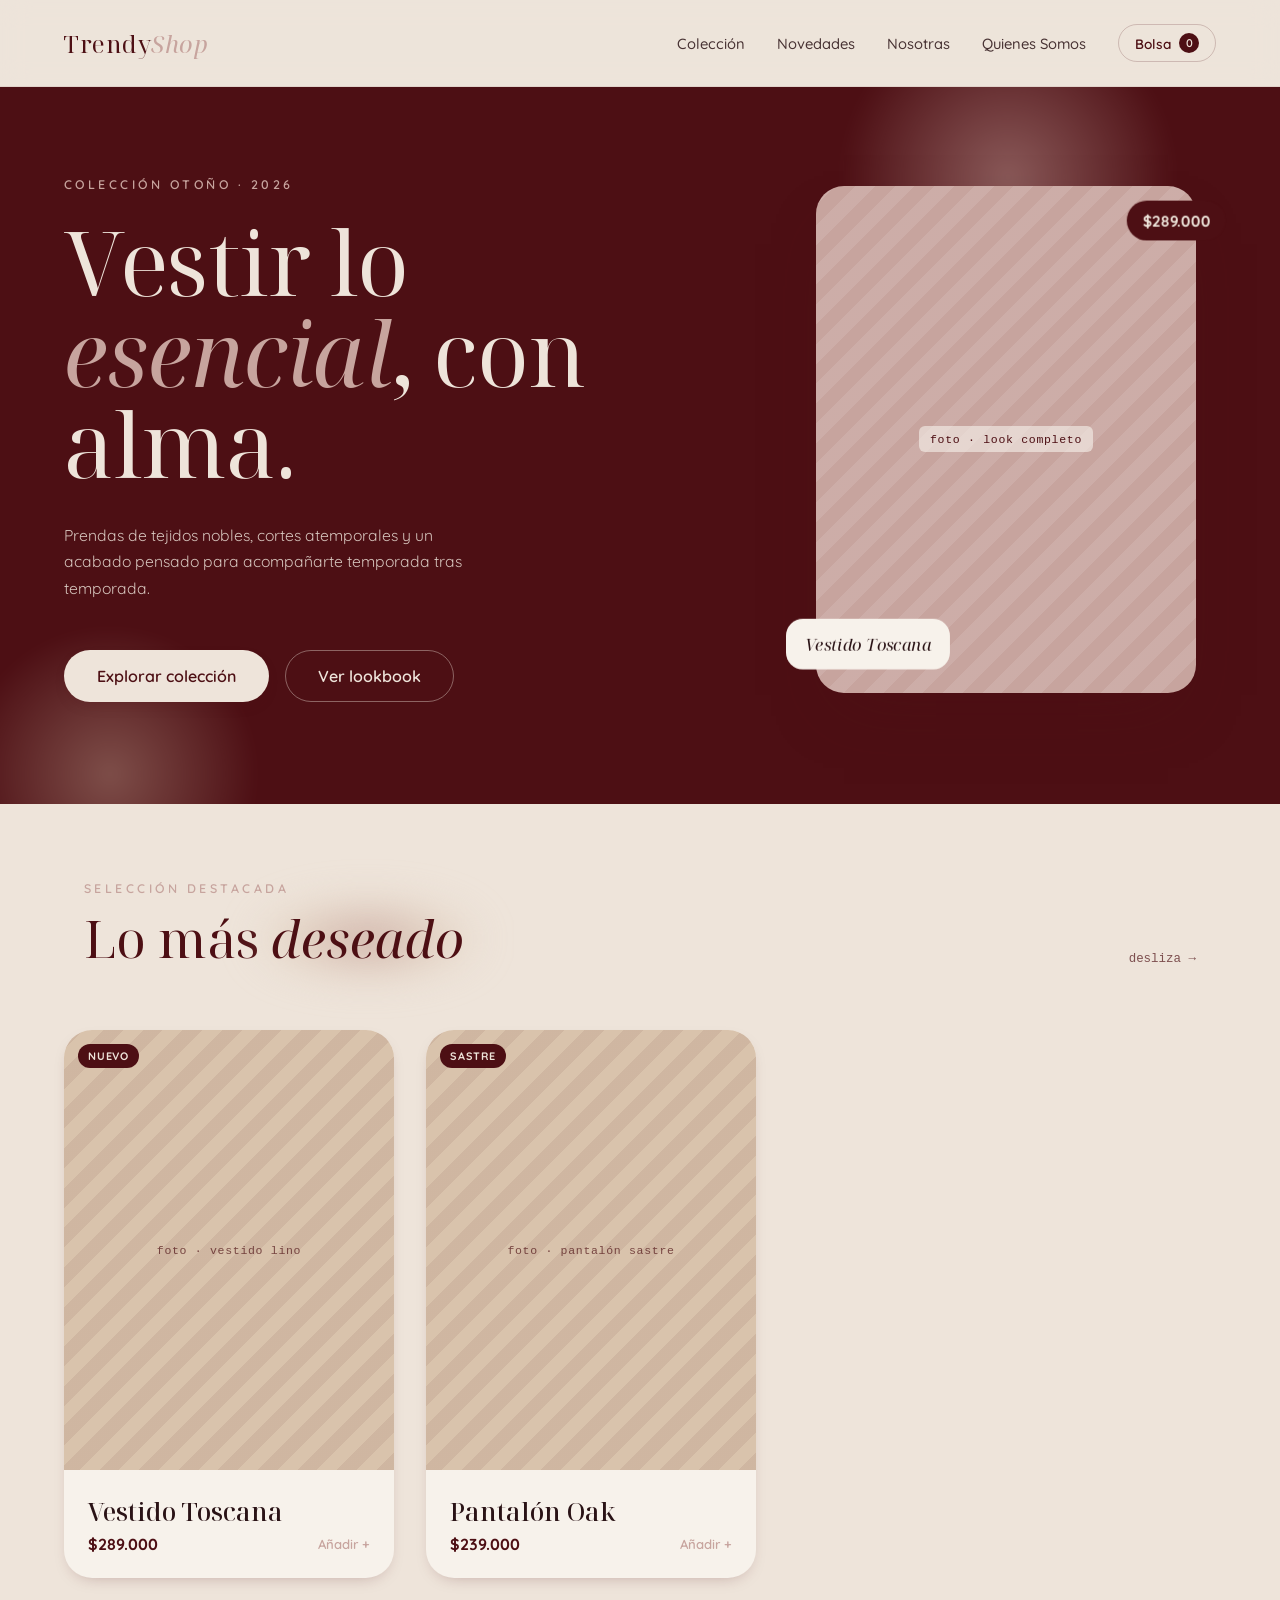
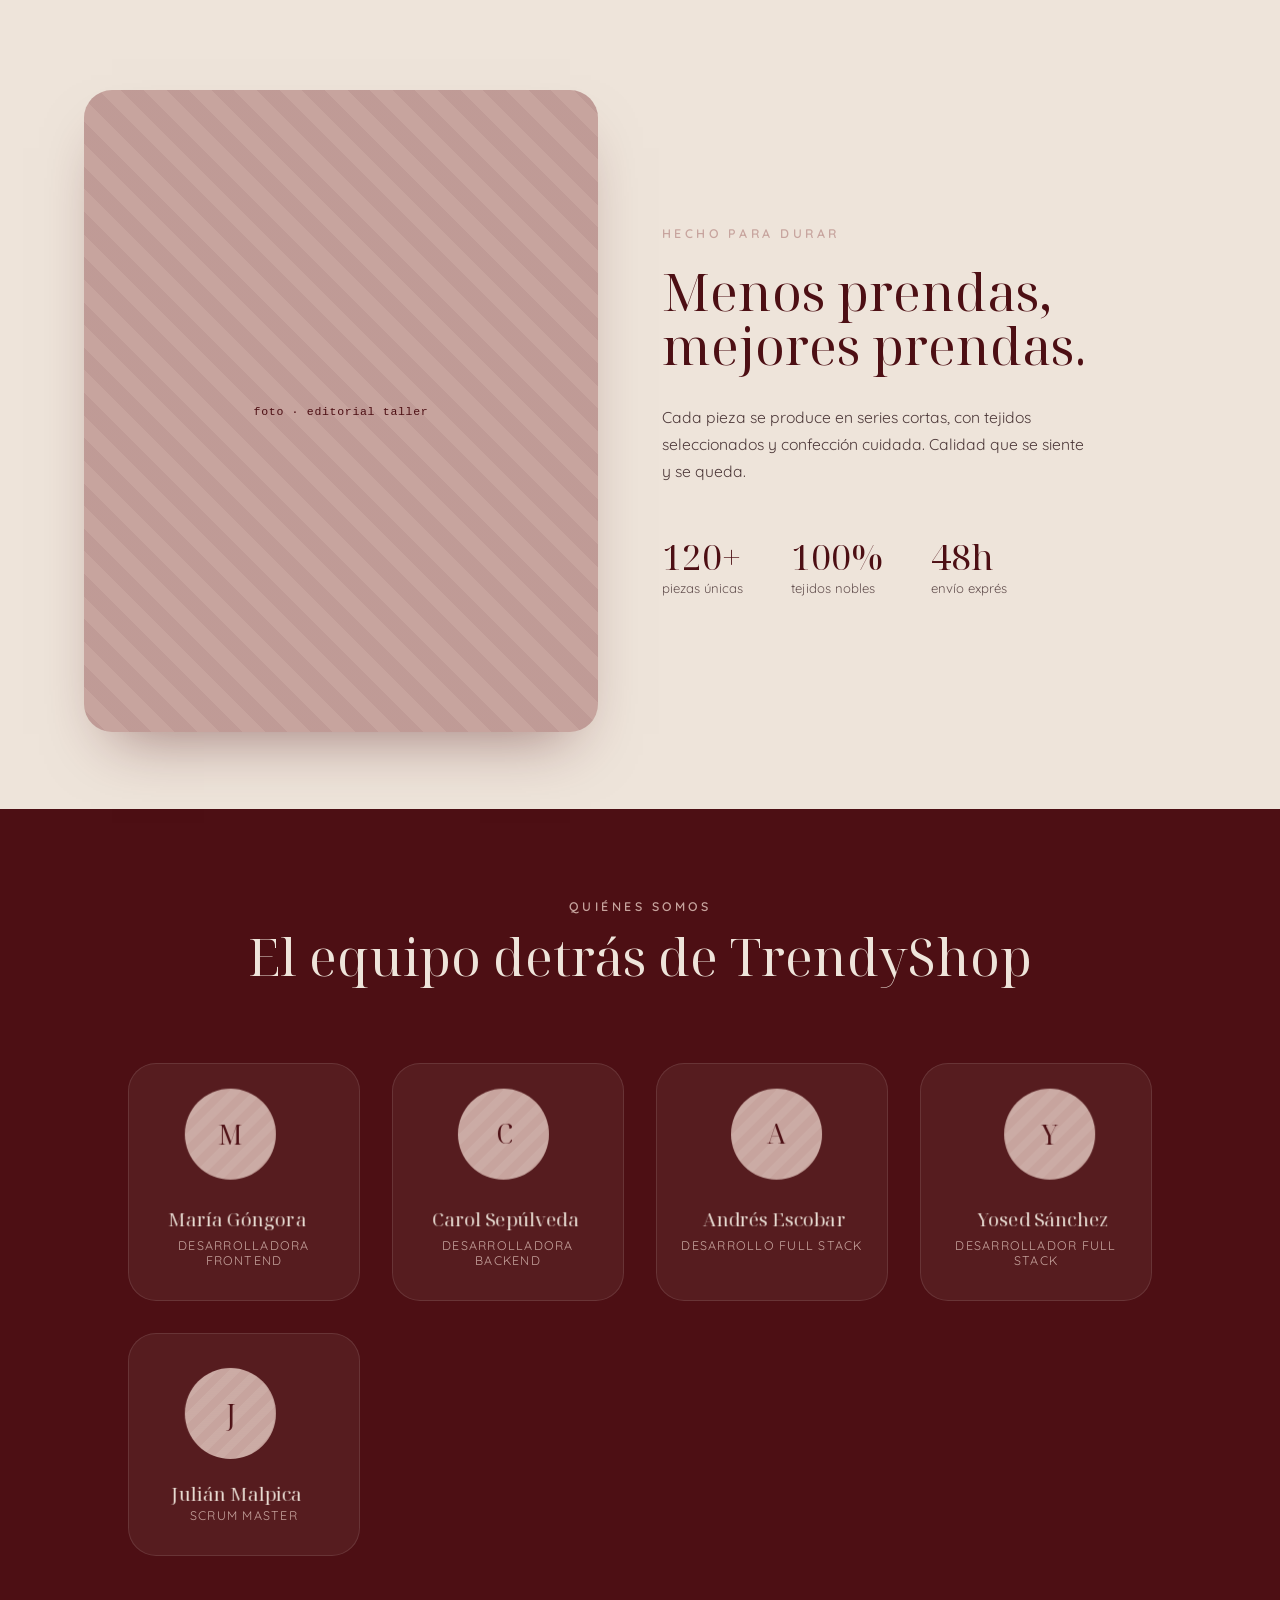
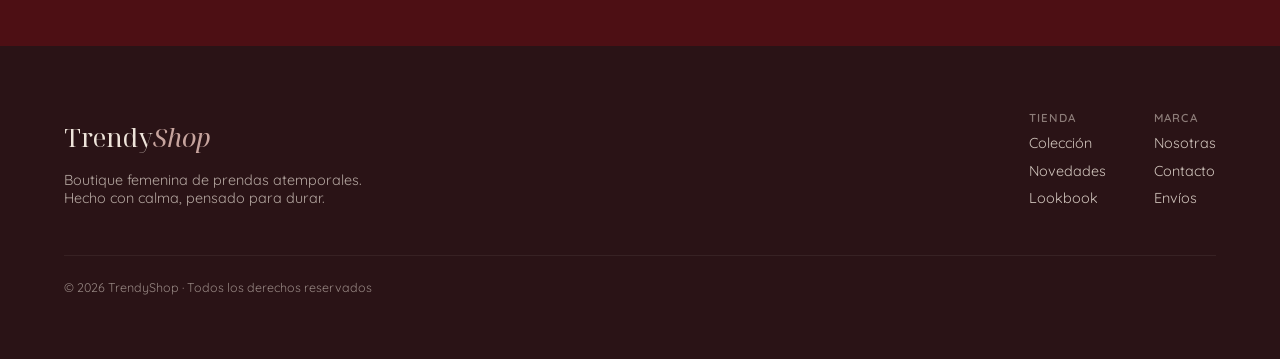
==== index.html @ 14486d8e "Agregamos Quienes somos y Home page, junto con Ux, main y about.js" ====
<!doctype html>
<html lang="es">
  <head>
    <meta charset="utf-8" />
    <meta name="viewport" content="width=device-width, initial-scale=1" />
    <title>TrendyShop · Boutique femenina</title>

    <!-- Tipografías de marca. POR QUÉ con preconnect: acelera la conexión al
       servidor de fuentes antes de descargar el CSS de @font-face. -->
    <link rel="preconnect" href="https://fonts.googleapis.com" />
    <link rel="preconnect" href="https://fonts.gstatic.com" crossorigin />
    <link
      href="https://fonts.googleapis.com/css2?family=Quicksand:wght@400;500;600;700&family=Noto+Serif+Display:ital,opsz,wght@0,10..72,400;0,10..72,500;1,10..72,500&display=swap"
      rel="stylesheet"
    />

    <!-- Estilos globales (tokens + componentes). -->
    <link rel="stylesheet" href="./css/style.css" />

    <!-- Si el usuario tiene JS desactivado, mostramos todo (sin animación). -->
    <noscript
      ><style>
        .reveal {
          opacity: 1;
          transform: none;
        }
      </style></noscript
    >
  </head>
  <body>
    <!-- ═══ NAV (compartida) ═══ -->
    <header class="nav">
      <div class="logo">Trendy<em>Shop</em></div>
      <nav class="nav__links">
        <a href="#coleccion">Colección</a>
        <a href="#coleccion">Novedades</a>
        <a href="#nosotras">Nosotras</a>
        <a href="./quienes-somos/index.html">Quienes Somos</a>
        <div class="bag">Bolsa <span class="bag__count">0</span></div>
      </nav>
    </header>

    <main>
      <section class="hero-a">
        <!-- Capa de profundidad: formas difuminadas que flotan despacio. -->
        <div class="blob blob--1"></div>
        <div class="blob blob--2"></div>

        <div class="hero-a__inner">
          <div class="hero-a__text">
            <div class="eyebrow">Colección Otoño · 2026</div>
            <h1 class="hero__title" style="margin-top: var(--s3)">
              Vestir lo<br /><em>esencial</em>, con alma.
            </h1>
            <p class="hero__lead">
              Prendas de tejidos nobles, cortes atemporales y un acabado pensado
              para acompañarte temporada tras temporada.
            </p>
            <div class="hero__cta">
              <a href="#coleccion" class="btn btn--light">Explorar colección</a>
              <a href="#coleccion" class="btn btn--ghost-light">Ver lookbook</a>
            </div>
          </div>

          <!-- Tarjeta flotante: data-tilt activa la inclinación 3D con el cursor. -->
          <div class="hero-a__media">
            <div class="float-card" data-tilt>
              <div class="float-card__img ph">
                <span class="ph__cap">foto · look completo</span>
              </div>
              <div class="float-badge">Vestido Toscana</div>
              <div class="float-price">$289.000</div>
            </div>
          </div>
        </div>
      </section>

      <section id="coleccion" class="section">
        <div class="head-row reveal">
          <div>
            <div class="eyebrow">Selección destacada</div>
            <!-- BRILLO tras "deseado": .glow dibuja un resplandor radial detrás. -->
            <h2 class="section__title" style="margin-top: var(--s2)">
              Lo más <span class="glow"><span>deseado</span></span>
            </h2>
          </div>
          <span class="hint">desliza →</span>
        </div>
        <!-- Las tarjetas se inyectan desde JS (datos centralizados → escalable). -->
        <div class="rail reveal" id="rail"></div>

        <!-- Editorial split -->
        <div class="editorial reveal">
          <div class="editorial__img ph ph--rozy">
            <span class="ph__cap">foto · editorial taller</span>
          </div>
          <div class="editorial__text">
            <div class="eyebrow">Hecho para durar</div>
            <h2 class="section__title">Menos prendas,<br />mejores prendas.</h2>
            <p>
              Cada pieza se produce en series cortas, con tejidos seleccionados
              y confección cuidada. Calidad que se siente y se queda.
            </p>
            <div class="stats">
              <div>
                <div class="stat__num">120+</div>
                <div class="stat__label">piezas únicas</div>
              </div>
              <div>
                <div class="stat__num">100%</div>
                <div class="stat__label">tejidos nobles</div>
              </div>
              <div>
                <div class="stat__num">48h</div>
                <div class="stat__label">envío exprés</div>
              </div>
            </div>
          </div>
        </div>
      </section>
    </main>

    <!-- ═══ NOSOTRAS · fundadoras ═══ -->
    <section id="nosotras" class="team">
      <div class="wrap">
        <div class="team__head">
          <div class="eyebrow">Quiénes somos</div>
          <h2 class="section__title" style="margin-top: var(--s2)">
            El equipo detrás de TrendyShop
          </h2>
        </div>
        <div class="team__grid reveal">
          <div class="member" data-tilt>
            <div class="member__avatar"><span>M</span></div>
            <div class="member__name">María Góngora</div>
            <div class="member__role">Desarrolladora Frontend</div>
          </div>
          <div class="member" data-tilt>
            <div class="member__avatar"><span>C</span></div>
            <div class="member__name">Carol Sepúlveda</div>
            <div class="member__role">Desarrolladora Backend</div>
          </div>
          <div class="member" data-tilt>
            <div class="member__avatar"><span>A</span></div>
            <div class="member__name">Andrés Escobar</div>
            <div class="member__role">Desarrollo Full Stack</div>
          </div>
          <div class="member" data-tilt>
            <div class="member__avatar"><span>Y</span></div>
            <div class="member__name">Yosed Sánchez</div>
            <div class="member__role">Desarrollador Full Stack</div>
          </div>
          <div class="member" data-tilt>
            <div class="member__avatar"><span>J</span></div>
            <div class="member__name">Julián Malpica</div>
            <div class="member__role">SCRUM Master</div>
          </div>
        </div>
      </div>
    </section>

    <!-- ═══ FOOTER (compartido) ═══ -->
    <footer class="footer">
      <div class="footer__top">
        <div>
          <div class="footer__brand">
            Trendy<em style="font-style: italic; color: var(--rozy)">Shop</em>
          </div>
          <p>
            Boutique femenina de prendas atemporales. Hecho con calma, pensado
            para durar.
          </p>
        </div>
        <div class="footer__cols">
          <div class="footer__col">
            <b>Tienda</b><a href="#coleccion">Colección</a
            ><a href="#coleccion">Novedades</a><a href="#coleccion">Lookbook</a>
          </div>
          <div class="footer__col">
            <b>Marca</b><a href="#nosotras">Nosotras</a><a href="#">Contacto</a
            ><a href="#">Envíos</a>
          </div>
        </div>
      </div>
      <div class="footer__legal">
        © 2026 TrendyShop · Todos los derechos reservados
      </div>
    </footer>

    <!-- ═══ MODAL de producto (oculto con [hidden]) ═══ -->
    <div class="modal" id="modal" hidden>
      <div class="modal__card">
        <button class="modal__close" id="modalClose" aria-label="Cerrar">
          ×
        </button>
        <div class="modal__img ph ph--oak">
          <span class="ph__cap" id="mCap"></span>
        </div>
        <div class="modal__body">
          <div class="modal__tag" id="mTag"></div>
          <h3 class="modal__name" id="mName"></h3>
          <div class="modal__price" id="mPrice"></div>
          <p class="modal__desc" id="mDesc"></p>
          <div class="modal__fabric" id="mFabric"></div>
          <div class="modal__sizes" id="mSizes"></div>
          <div class="modal__actions">
            <button class="btn btn--solid">Añadir a la bolsa</button>
            <button class="btn btn--ghost" id="goCatalogo">
              Ver en el catálogo →
            </button>
          </div>
        </div>
      </div>
    </div>

    <script type="module" src="js/main.js"></script>
  </body>
</html>
---- css/style.css ----
:root {
  --rojo: #4d0f14; /* vino · acento principal y fondos dramáticos        */
  --rozy: #c7a49e; /* rosa empolvado · acento suave                      */
  --pale-oak: #d9c3ac; /* arena · placeholders e ilustración                 */
  --linen: #eee4da; /* lino · fondo base                                  */
  --cream: #f7f2eb; /* crema · fondos amplios (más claro que linen)       */
  --ink: #2a1316; /* tinta cálida · texto sobre claro (no negro puro)   */
  --rojo-70: rgba(77, 15, 20, 0.7);
  --linen-12: rgba(238, 228, 218, 0.12);
  --serif: "Noto Serif Display", Georgia, serif;
  --sans: "Quicksand", system-ui, sans-serif;
  --t-hero: clamp(2.6rem, 7vw, 6rem);
  --t-h2: clamp(1.8rem, 4vw, 3.2rem);
  --t-h3: clamp(1.15rem, 2vw, 1.6rem);
  --t-body: clamp(0.98rem, 1.1vw, 1.1rem);
  --t-eyebrow: clamp(0.7rem, 1vw, 0.78rem);
  --s1: 0.5rem;
  --s2: 1rem;
  --s3: 1.5rem;
  --s4: 2rem;
  --s6: 3rem;
  --s8: 5rem;
  --s12: 8rem;
  --r: 16px;
  --r-lg: 28px;
  --r-pill: 999px;
  --shadow-sm: 0 6px 18px -10px rgba(77, 15, 20, 0.4);
  --shadow: 0 30px 60px -28px rgba(77, 15, 20, 0.5);
  --maxw: 1240px;
}
* {
  margin: 0;
  padding: 0;
  box-sizing: border-box;
}
html {
  scroll-behavior: smooth;
}
body {
  font-family: var(--sans);
  background: var(--linen);
  color: var(--ink);
  -webkit-font-smoothing: antialiased;
  overflow-x: hidden;
}
img {
  display: block;
  max-width: 100%;
}
a {
  color: inherit;
  text-decoration: none;
}
button {
  font: inherit;
  cursor: pointer;
}
.wrap {
  max-width: var(--maxw);
  margin-inline: auto;
  padding-inline: clamp(1rem, 5vw, 4rem);
}
.eyebrow {
  font-weight: 600;
  letter-spacing: 0.28em;
  text-transform: uppercase;
  font-size: var(--t-eyebrow);
  color: var(--rozy);
}
.btn {
  display: inline-flex;
  align-items: center;
  justify-content: center;
  padding: 0.95rem 2rem;
  border: 1px solid transparent;
  border-radius: var(--r-pill);
  font-weight: 600;
  transition:
    transform 0.2s ease,
    box-shadow 0.2s ease,
    background 0.2s ease;
}
.btn:hover {
  transform: translateY(-2px);
}
.btn--solid {
  background: var(--rojo);
  color: var(--linen);
  box-shadow: var(--shadow-sm);
}
.btn--light {
  background: var(--linen);
  color: var(--rojo);
  box-shadow: var(--shadow-sm);
}
.btn--ghost-light {
  border-color: rgba(238, 228, 218, 0.4);
  color: var(--linen);
}
.btn--ghost {
  border-color: rgba(77, 15, 20, 0.3);
  color: var(--rojo);
}
.reveal {
  opacity: 0;
  transform: translateY(28px);
  transition:
    opacity 0.7s ease,
    transform 0.7s ease;
}
.reveal.is-visible {
  opacity: 1;
  transform: none;
}
.ph {
  display: grid;
  place-items: center;
  position: relative;
  overflow: hidden;
}
.ph--oak {
  background:
    repeating-linear-gradient(
      135deg,
      rgba(77, 15, 20, 0.07) 0 14px,
      transparent 14px 28px
    ),
    var(--pale-oak);
}
.ph--rozy {
  background:
    repeating-linear-gradient(
      45deg,
      rgba(77, 15, 20, 0.06) 0 16px,
      transparent 16px 32px
    ),
    var(--rozy);
}
.ph__cap {
  font-family: ui-monospace, monospace;
  font-size: 0.72rem;
  letter-spacing: 0.06em;
  color: var(--rojo-70);
}
.nav {
  position: sticky;
  top: 0;
  z-index: 50;
  display: flex;
  align-items: center;
  justify-content: space-between;
  gap: var(--s4);
  padding: var(--s3) clamp(1rem, 5vw, 4rem);
  background: rgba(238, 228, 218, 0.72);
  backdrop-filter: blur(14px);
  -webkit-backdrop-filter: blur(14px);
  border-bottom: 1px solid rgba(77, 15, 20, 0.08);
}
.logo {
  font-family: var(--serif);
  font-size: 1.5rem;
  letter-spacing: 0.5px;
  color: var(--rojo);
}
.logo em {
  font-style: italic;
  color: var(--rozy);
}
.nav__links {
  display: flex;
  align-items: center;
  gap: clamp(1rem, 2.5vw, 2.4rem);
  flex-wrap: wrap;
}
.nav__links a {
  font-size: 0.92rem;
  font-weight: 500;
  opacity: 0.85;
}
.nav__links a:hover {
  opacity: 1;
}
.bag {
  display: flex;
  align-items: center;
  gap: var(--s1);
  padding: 0.5rem 1rem;
  border: 1px solid rgba(77, 15, 20, 0.2);
  border-radius: var(--r-pill);
  font-size: 0.85rem;
  font-weight: 600;
  color: var(--rojo);
}
.bag__count {
  display: grid;
  place-items: center;
  width: 20px;
  height: 20px;
  border-radius: 50%;
  background: var(--rojo);
  color: var(--linen);
  font-size: 0.7rem;
}
.hero-a {
  position: relative;
  overflow: hidden;
  background: var(--rojo);
  color: var(--linen);
  padding: clamp(3rem, 7vw, 6rem) clamp(1rem, 5vw, 4rem) clamp(4rem, 8vw, 7rem);
}
.hero-a__inner {
  position: relative;
  max-width: var(--maxw);
  margin-inline: auto;
  display: flex;
  flex-wrap: wrap;
  align-items: center;
  gap: clamp(2rem, 5vw, 5rem);
}
.hero-a__text {
  flex: 1 1 380px;
  min-width: 300px;
  animation: riseIn 0.7s ease both;
}
.hero__title {
  font-family: var(--serif);
  font-weight: 400;
  font-size: var(--t-hero);
  line-height: 1.02;
  letter-spacing: -0.5px;
  margin-bottom: var(--s4);
}
.hero__title em {
  font-style: italic;
  color: var(--rozy);
}
.hero__lead {
  font-size: var(--t-body);
  line-height: 1.7;
  max-width: 46ch;
  opacity: 0.85;
  margin: var(--s3) 0 var(--s6);
}
.hero__cta {
  display: flex;
  flex-wrap: wrap;
  gap: var(--s2);
}
.blob {
  position: absolute;
  border-radius: 50%;
  pointer-events: none;
}
.blob--1 {
  top: -80px;
  right: 8%;
  width: 340px;
  height: 340px;
  background: radial-gradient(circle, var(--rozy), transparent 70%);
  opacity: 0.5;
  filter: blur(8px);
  animation: flota 9s ease-in-out infinite;
}
.blob--2 {
  bottom: -120px;
  left: -40px;
  width: 300px;
  height: 300px;
  background: radial-gradient(circle, var(--pale-oak), transparent 70%);
  opacity: 0.35;
  filter: blur(6px);
  animation: flotaLento 11s ease-in-out infinite;
}
.hero-a__media {
  flex: 0 1 420px;
  min-width: 280px;
  display: flex;
  justify-content: center;
  perspective: 1100px;
}
.float-card {
  position: relative;
  width: min(380px, 90vw);
  transform-style: preserve-3d;
  transition: transform 0.2s ease-out;
  animation: flota 7s ease-in-out infinite;
  will-change: transform;
}
.float-card__img {
  aspect-ratio: 3/4;
  border-radius: var(--r-lg);
  box-shadow: var(--shadow);
  background:
    repeating-linear-gradient(
      135deg,
      rgba(255, 255, 255, 0.1) 0 14px,
      transparent 14px 28px
    ),
    var(--rozy);
}
.float-card__img .ph__cap {
  color: var(--rojo);
  background: rgba(247, 242, 235, 0.6);
  padding: 0.4rem 0.7rem;
  border-radius: 6px;
}
.float-badge {
  position: absolute;
  left: -18px;
  bottom: 36px;
  transform: translateZ(60px);
  background: var(--cream);
  color: var(--ink);
  padding: 0.8rem 1.1rem;
  border-radius: var(--r);
  box-shadow: var(--shadow);
  font-family: var(--serif);
  font-style: italic;
}
.float-price {
  position: absolute;
  right: -14px;
  top: 32px;
  transform: translateZ(80px);
  background: var(--rojo);
  color: var(--linen);
  padding: 0.6rem 0.9rem;
  border-radius: var(--r-pill);
  font-weight: 700;
  font-size: 0.9rem;
  box-shadow: var(--shadow);
}
.hero-b {
  position: relative;
  overflow: hidden;
  text-align: center;
  background: linear-gradient(180deg, var(--cream), var(--linen));
  padding: clamp(3.5rem, 8vw, 7rem) clamp(1rem, 5vw, 4rem)
    clamp(3rem, 6vw, 5rem);
}
.hero-b__inner {
  position: relative;
  max-width: 760px;
  margin-inline: auto;
  animation: riseIn 0.7s ease both;
}
.hero-b .hero__title {
  color: var(--rojo);
}
.hero-b .hero__lead {
  margin-inline: auto;
}
.blob--3 {
  top: 10%;
  left: 6%;
  width: 200px;
  height: 200px;
  background: radial-gradient(circle, var(--rozy), transparent 70%);
  opacity: 0.4;
  filter: blur(4px);
  animation: flota 10s ease-in-out infinite;
}
.blob--4 {
  bottom: 6%;
  right: 8%;
  width: 260px;
  height: 260px;
  background: radial-gradient(circle, var(--pale-oak), transparent 70%);
  opacity: 0.45;
  filter: blur(6px);
  animation: flotaLento 12s ease-in-out infinite;
}
.section {
  padding: clamp(3rem, 6vw, 5rem) 0;
}
.section--linen {
  background: var(--linen);
}
.head-row {
  display: flex;
  align-items: flex-end;
  justify-content: space-between;
  gap: var(--s3);
  flex-wrap: wrap;
  max-width: var(--maxw);
  margin: 0 auto var(--s6);
  padding-inline: clamp(1rem, 5vw, 4rem);
}
.section__title {
  font-family: var(--serif);
  font-weight: 400;
  font-size: var(--t-h2);
  line-height: 1.05;
  color: var(--rojo);
}
.section__title.is-center {
  text-align: center;
  margin-bottom: var(--s6);
}
.hint {
  font-family: ui-monospace, monospace;
  font-size: 0.78rem;
  color: var(--rojo-70);
}
.glow {
  position: relative;
  display: inline-block;
  font-style: italic;
}
.glow::before {
  content: "";
  position: absolute;
  inset: -45% -28%;
  z-index: 0;
  pointer-events: none;
  background: radial-gradient(
    closest-side,
    rgba(199, 164, 158, 0.95),
    rgba(217, 195, 172, 0.45) 55%,
    transparent 78%
  );
  filter: blur(20px);
  animation: brillo 4.5s ease-in-out infinite;
}
.glow > span {
  position: relative;
  z-index: 1;
}
.rail {
  display: flex;
  gap: var(--s4);
  overflow-x: auto;
  scroll-snap-type: x mandatory;
  padding: var(--s2) clamp(1rem, 5vw, 4rem) var(--s4);
  perspective: 1200px;
}
.rail--center {
  padding-inline: clamp(1rem, 8vw, 8rem);
}
.rail {
  scrollbar-width: thin;
  scrollbar-color: var(--rozy) transparent;
}
.rail::-webkit-scrollbar {
  height: 6px;
}
.rail::-webkit-scrollbar-track {
  background: transparent;
}
.rail::-webkit-scrollbar-thumb {
  background: var(--rozy);
  border-radius: 99px;
}
.card {
  flex: 0 0 auto;
  width: clamp(260px, 72vw, 330px);
  scroll-snap-align: start;
  background: var(--cream);
  border-radius: var(--r-lg);
  overflow: hidden;
  box-shadow: var(--shadow-sm);
  cursor: pointer;
  transform-style: preserve-3d;
  transition:
    transform 0.2s ease-out,
    box-shadow 0.2s ease-out;
}
.card:hover {
  box-shadow: var(--shadow);
}
.card__img {
  position: relative;
  aspect-ratio: 3/4;
}
.card__img .ph__cap {
  transform: translateZ(30px);
}
.card__tag {
  position: absolute;
  top: 14px;
  left: 14px;
  transform: translateZ(50px);
  background: var(--rojo);
  color: var(--linen);
  font-size: 0.68rem;
  font-weight: 700;
  letter-spacing: 0.06em;
  text-transform: uppercase;
  padding: 0.3rem 0.65rem;
  border-radius: var(--r-pill);
}
.card__body {
  padding: var(--s3);
}
.card__name {
  font-family: var(--serif);
  font-weight: 500;
  font-size: var(--t-h3);
  margin-bottom: 0.3rem;
}
.card__row {
  display: flex;
  align-items: center;
  justify-content: space-between;
}
.card__price {
  font-weight: 700;
  color: var(--rojo);
}
.card__add {
  font-size: 0.82rem;
  font-weight: 600;
  color: var(--rozy);
}
.card-b {
  flex: 0 0 auto;
  width: clamp(250px, 68vw, 310px);
  scroll-snap-align: center;
  position: relative;
  aspect-ratio: 3/4.2;
  border-radius: var(--r-lg);
  overflow: hidden;
  box-shadow: var(--shadow-sm);
  cursor: pointer;
  transform-style: preserve-3d;
  transition: transform 0.2s ease-out;
}
.card-b__scrim {
  position: absolute;
  inset: 0;
  background: linear-gradient(
    to top,
    rgba(42, 19, 22, 0.78) 0%,
    rgba(42, 19, 22, 0.1) 45%,
    transparent 70%
  );
}
.card-b__body {
  position: absolute;
  left: 0;
  right: 0;
  bottom: 0;
  padding: var(--s3);
  transform: translateZ(40px);
  color: var(--linen);
}
.card-b__name {
  font-family: var(--serif);
  font-weight: 500;
  font-size: var(--t-h3);
  margin-bottom: 0.3rem;
}
.card-b__row {
  display: flex;
  align-items: center;
  justify-content: space-between;
}
.card-b__tag {
  font-size: 0.78rem;
  font-weight: 600;
  color: var(--rozy);
  letter-spacing: 0.04em;
}
.editorial {
  max-width: var(--maxw);
  margin: var(--s8) auto 0;
  padding-inline: clamp(1rem, 5vw, 4rem);
  display: flex;
  flex-wrap: wrap;
  gap: clamp(2rem, 5vw, 4rem);
  align-items: center;
}
.editorial__img {
  flex: 1 1 320px;
  min-width: 280px;
  aspect-ratio: 4/5;
  border-radius: var(--r-lg);
  box-shadow: var(--shadow);
}
.editorial__img .ph__cap {
  color: var(--rojo);
}
.editorial__text {
  flex: 1 1 340px;
  min-width: 300px;
}
.editorial__text .section__title {
  margin: var(--s3) 0 var(--s4);
}
.editorial__text p {
  font-size: var(--t-body);
  line-height: 1.7;
  opacity: 0.82;
  max-width: 48ch;
  margin-bottom: var(--s6);
}
.stats {
  display: flex;
  gap: clamp(1.5rem, 4vw, 3rem);
  flex-wrap: wrap;
}
.stat__num {
  font-family: var(--serif);
  font-size: 2.2rem;
  color: var(--rojo);
}
.stat__label {
  font-size: 0.82rem;
  opacity: 0.7;
}
.lookbook {
  max-width: var(--maxw);
  margin: var(--s8) auto 0;
  padding-inline: clamp(1rem, 5vw, 4rem);
  display: grid;
  grid-template-columns: repeat(auto-fit, minmax(220px, 1fr));
  gap: var(--s3);
}
.lookbook > div {
  aspect-ratio: 3/4;
  border-radius: var(--r-lg);
}
.lookbook > div:nth-child(2) {
  margin-top: var(--s6);
}
.lookbook .ph__cap {
  color: var(--rojo);
}

/* FUNDADORES ------------------------------------------------------------- */
.team {
  background: var(--rojo);
  color: var(--linen);
  padding: clamp(3.5rem, 7vw, 6rem) clamp(1rem, 5vw, 4rem);
}
.team__head {
  text-align: center;
  margin-bottom: var(--s8);
}
.team__head .section__title {
  color: var(--linen);
}
.team__grid {
  display: grid;
  grid-template-columns: repeat(auto-fit, minmax(180px, 1fr));
  gap: var(--s4);
  perspective: 1200px;
}
.member {
  text-align: center;
  background: rgba(238, 228, 218, 0.06);
  border: 1px solid var(--linen-12);
  border-radius: var(--r-lg);
  padding: var(--s4) var(--s3);
  transform-style: preserve-3d;
  transition: transform 0.2s ease-out;
}
.member__avatar {
  width: 88px;
  height: 88px;
  border-radius: 50%;
  margin: 0 auto var(--s3);
  display: grid;
  place-items: center;
  transform: translateZ(40px);
  background:
    repeating-linear-gradient(
      135deg,
      var(--linen-12) 0 8px,
      transparent 8px 16px
    ),
    var(--rozy);
}
.member__avatar span {
  font-family: var(--serif);
  font-size: 1.6rem;
  color: var(--rojo);
}
.member__name {
  font-family: var(--serif);
  font-size: 1.15rem;
  transform: translateZ(20px);
}
.member__role {
  font-size: 0.78rem;
  letter-spacing: 0.1em;
  text-transform: uppercase;
  color: var(--rozy);
  margin-top: 0.3rem;
}

/* FOOTER ----------------------------------------------------------------- */
.footer {
  background: var(--ink);
  color: var(--linen);
  padding: clamp(2.5rem, 5vw, 4rem) clamp(1rem, 5vw, 4rem);
}
.footer__top {
  max-width: var(--maxw);
  margin-inline: auto;
  display: flex;
  flex-wrap: wrap;
  gap: var(--s6);
  align-items: flex-end;
  justify-content: space-between;
}
.footer__brand {
  font-family: var(--serif);
  font-size: 1.6rem;
  margin-bottom: var(--s2);
}
.footer p {
  font-size: 0.9rem;
  opacity: 0.7;
  max-width: 36ch;
}
.footer__cols {
  display: flex;
  gap: clamp(1.5rem, 4vw, 3rem);
  flex-wrap: wrap;
  font-size: 0.9rem;
}
.footer__col {
  display: flex;
  flex-direction: column;
  gap: 0.6rem;
}
.footer__col b {
  opacity: 0.5;
  text-transform: uppercase;
  letter-spacing: 0.1em;
  font-size: 0.72rem;
  font-weight: 600;
}
.footer__col a {
  opacity: 0.85;
}
.footer__legal {
  max-width: var(--maxw);
  margin: var(--s6) auto 0;
  padding-top: var(--s3);
  border-top: 1px solid var(--linen-12);
  font-size: 0.78rem;
  opacity: 0.55;
}

/* ──Modal y switcher ──────────────────────────────────────────────── */
.modal {
  position: fixed;
  inset: 0;
  z-index: 80;
  display: grid;
  place-items: center;
  padding: var(--s3);
  background: rgba(42, 19, 22, 0.55);
  backdrop-filter: blur(6px);
  -webkit-backdrop-filter: blur(6px);
  animation: surge 0.25s ease both;
}
.modal[hidden] {
  display: none;
}
.modal__card {
  position: relative;
  width: min(820px, 100%);
  max-height: 90vh;
  overflow: auto;
  display: flex;
  flex-wrap: wrap;
  background: var(--cream);
  border-radius: var(--r-lg);
  box-shadow: var(--shadow);
  animation: modalPop 0.35s cubic-bezier(0.2, 0.8, 0.25, 1) both;
}
.modal__close {
  position: absolute;
  top: 14px;
  right: 14px;
  z-index: 2;
  width: 38px;
  height: 38px;
  border: none;
  border-radius: 50%;
  background: rgba(247, 242, 235, 0.92);
  color: var(--rojo);
  font-size: 1.3rem;
  line-height: 1;
  box-shadow: var(--shadow-sm);
}
.modal__img {
  flex: 1 1 300px;
  min-width: 260px;
  aspect-ratio: 4/5;
}
.modal__body {
  flex: 1 1 320px;
  min-width: 280px;
  padding: clamp(1.5rem, 4vw, 2.5rem);
}
.modal__tag {
  font-weight: 600;
  letter-spacing: 0.2em;
  text-transform: uppercase;
  font-size: 0.7rem;
  color: var(--rozy);
  margin-bottom: var(--s2);
}
.modal__name {
  font-family: var(--serif);
  font-weight: 500;
  font-size: clamp(1.6rem, 3vw, 2.2rem);
  color: var(--rojo);
  line-height: 1.1;
  margin-bottom: var(--s2);
}
.modal__price {
  font-weight: 700;
  font-size: 1.3rem;
  color: var(--ink);
  margin-bottom: var(--s3);
}
.modal__desc {
  font-size: 0.98rem;
  line-height: 1.65;
  opacity: 0.82;
  margin-bottom: var(--s3);
}
.modal__fabric {
  font-size: 0.85rem;
  opacity: 0.7;
  margin-bottom: var(--s2);
}
.modal__sizes {
  display: flex;
  gap: 0.5rem;
  flex-wrap: wrap;
  margin-bottom: var(--s4);
}
.size {
  min-width: 42px;
  text-align: center;
  padding: 0.45rem 0.7rem;
  border: 1px solid rgba(77, 15, 20, 0.25);
  border-radius: 10px;
  font-size: 0.85rem;
  font-weight: 600;
  color: var(--rojo);
  background: transparent;
  transition:
    background 0.15s ease,
    color 0.15s ease;
}
.size:hover,
.size.is-active {
  background: var(--rojo);
  color: var(--linen);
}
.modal__actions {
  display: flex;
  flex-wrap: wrap;
  gap: var(--s2);
}
.modal__actions .btn {
  flex: 1 1 auto;
}
.switcher {
  position: fixed;
  bottom: var(--s3);
  left: 50%;
  transform: translateX(-50%);
  z-index: 60;
  display: flex;
  align-items: center;
  gap: var(--s2);
  background: rgba(42, 19, 22, 0.92);
  backdrop-filter: blur(10px);
  padding: 0.45rem 0.55rem;
  border-radius: var(--r-pill);
  box-shadow: var(--shadow);
}
.switcher__label {
  font-size: 0.68rem;
  letter-spacing: 0.12em;
  text-transform: uppercase;
  color: var(--rozy);
  padding-left: 0.6rem;
}
.switcher button {
  border: none;
  font-weight: 600;
  font-size: 0.82rem;
  padding: 0.5rem 1.1rem;
  border-radius: var(--r-pill);
  background: transparent;
  color: var(--linen);
  transition: all 0.2s;
}
.switcher button.is-active {
  background: var(--linen);
  color: var(--rojo);
}

/* ── Animaciones ───────────────────────────────────────────────────── */
@keyframes flota {
  0%,
  100% {
    transform: translateY(0);
  }
  50% {
    transform: translateY(-14px);
  }
}
@keyframes flotaLento {
  0%,
  100% {
    transform: translateY(0);
  }
  50% {
    transform: translateY(22px);
  }
}
@keyframes surge {
  from {
    opacity: 0;
    transform: translateY(24px);
  }
  to {
    opacity: 1;
    transform: none;
  }
}
@keyframes riseIn {
  from {
    transform: translateY(24px);
  }
  to {
    transform: none;
  }
}
@keyframes brillo {
  0%,
  100% {
    opacity: 0.55;
    transform: scale(0.92);
  }
  50% {
    opacity: 1;
    transform: scale(1.08);
  }
}
@keyframes modalPop {
  from {
    opacity: 0;
    transform: translateY(24px) scale(0.96);
  }
  to {
    opacity: 1;
    transform: none;
  }
}


@media (prefers-reduced-motion: reduce) {
  *,
  *::before {
    animation: none !important;
    transition: none !important;
  }
  .reveal {
    opacity: 1;
    transform: none;
  }
}

/* ── Ajustes responsive puntuales ──────────────────────────────────── */
@media (max-width: 560px) {
  .nav {
    gap: var(--s2);
  }
  .float-badge {
    left: 8px;
    bottom: 16px;
  }
  .float-price {
    right: 8px;
    top: 16px;
  }
  .switcher__label {
    display: none;
  }
}
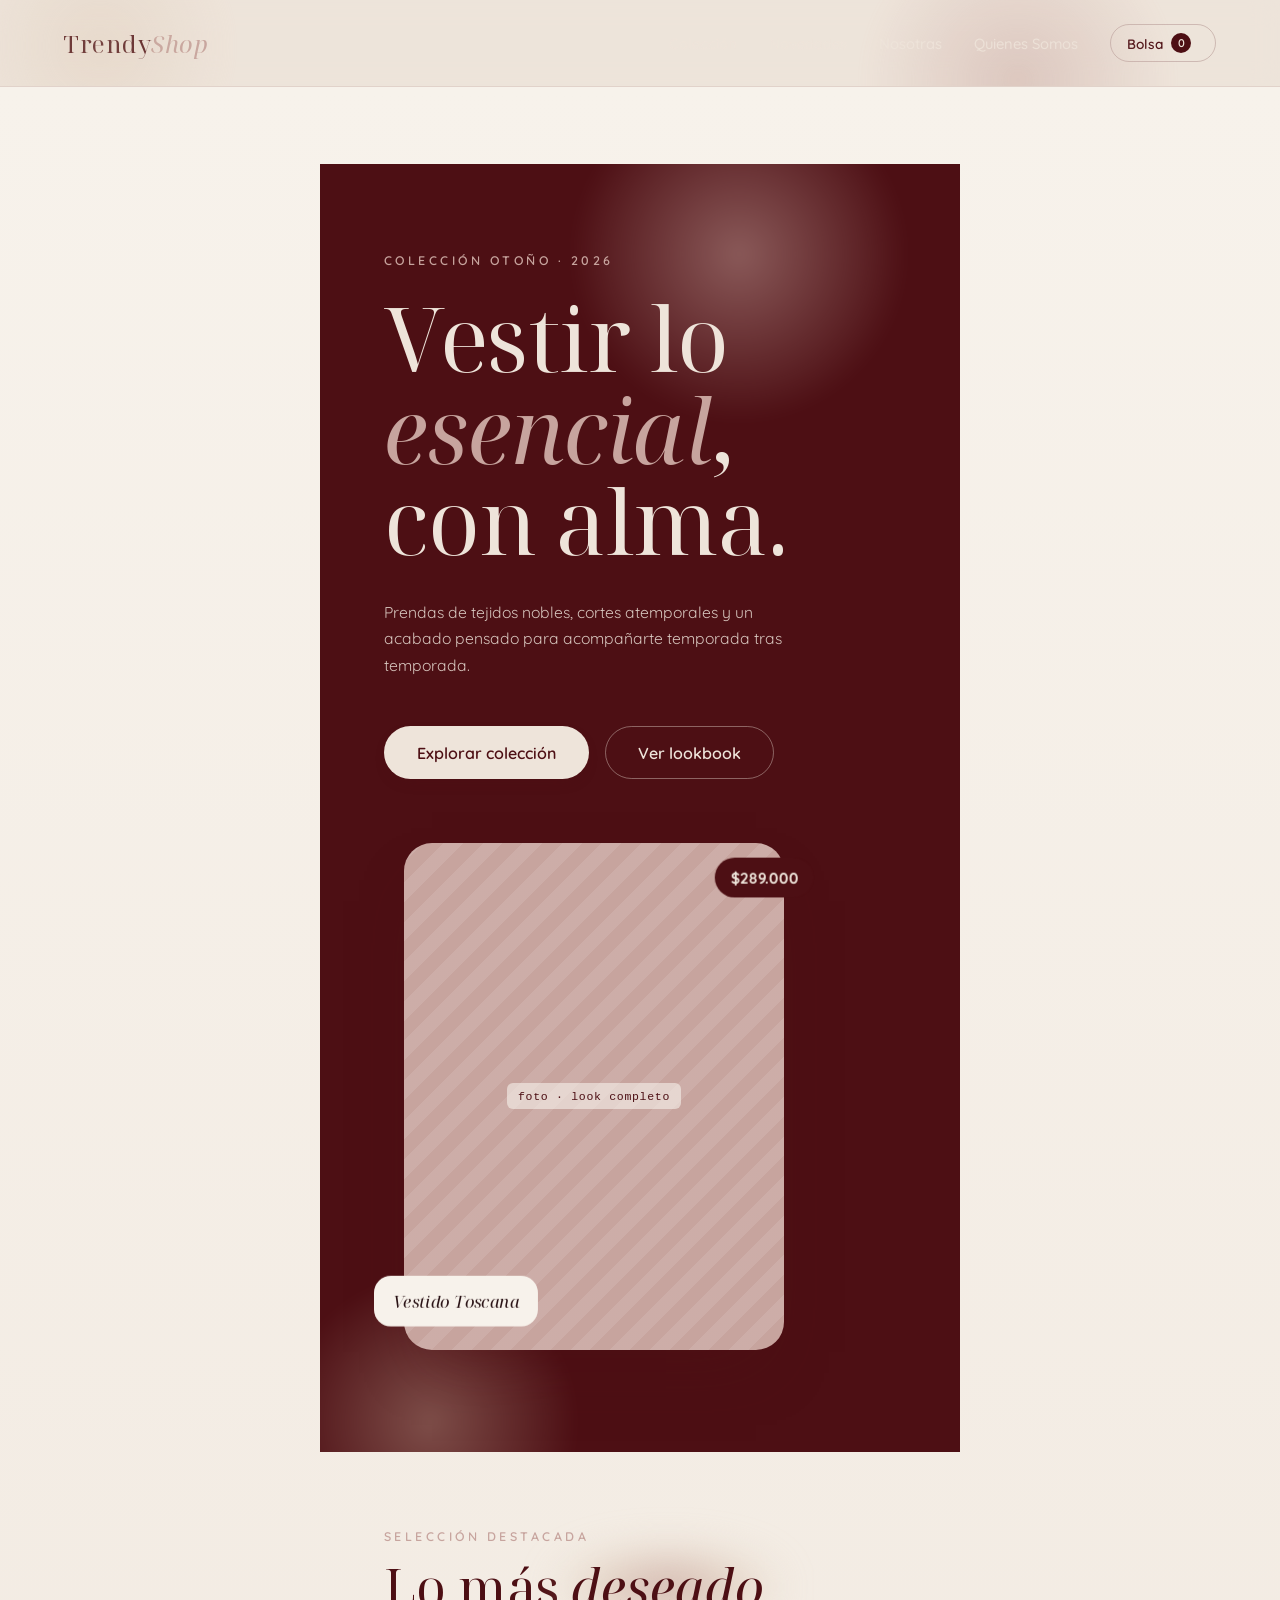
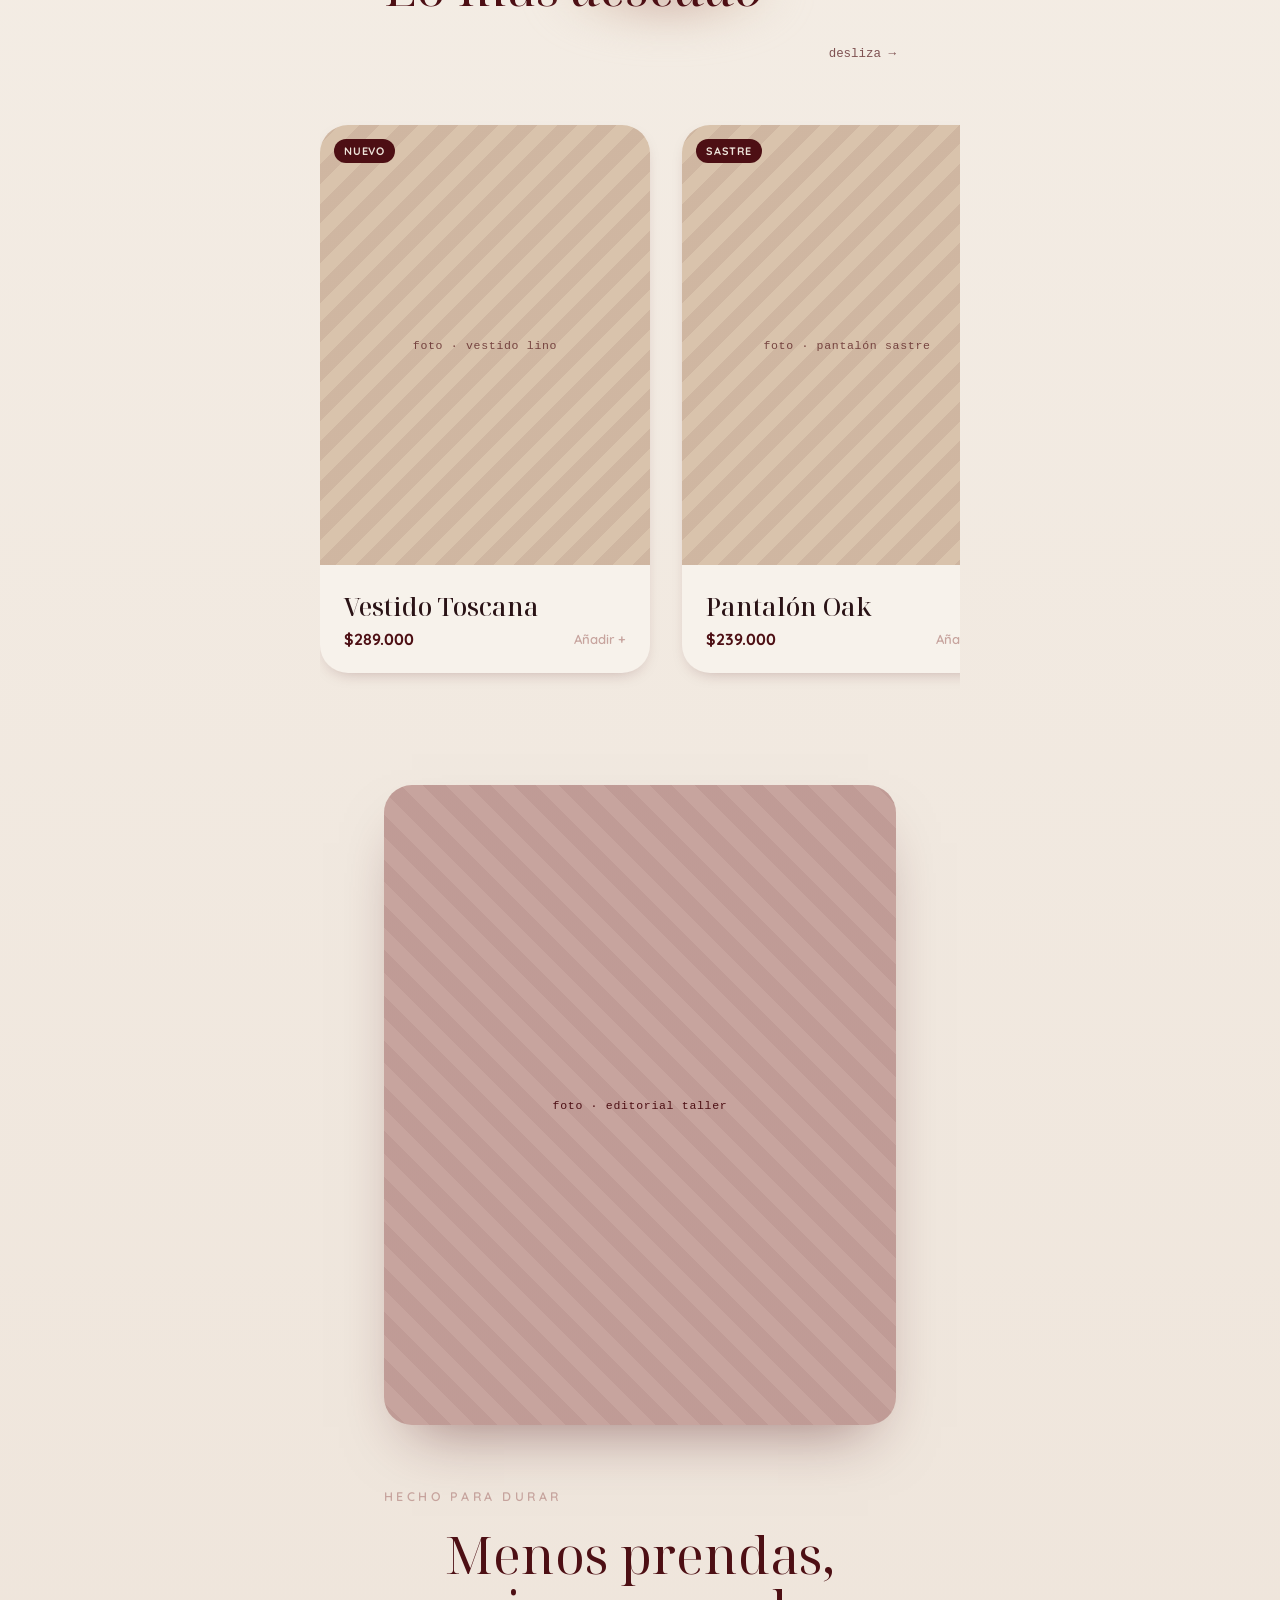
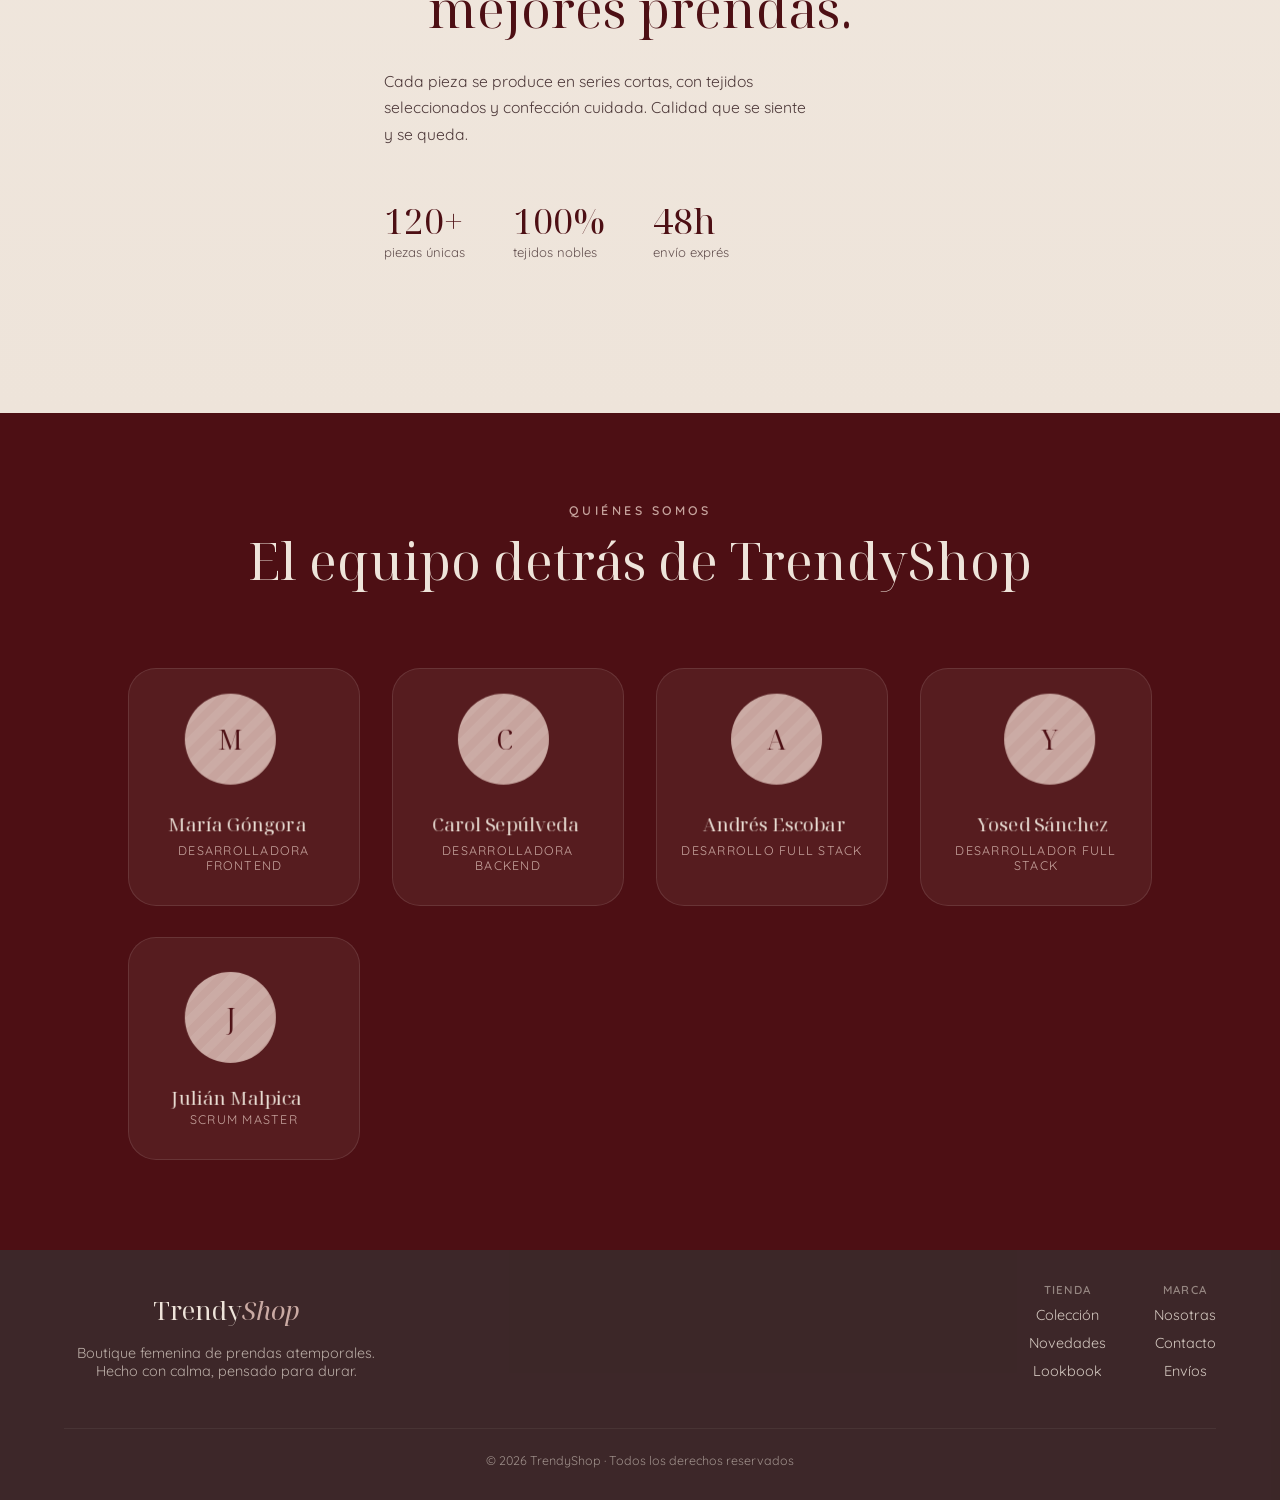
==== commit ef2c3f15: "Merge Julian con Camilo" ====
--- a/index.html
+++ b/index.html
@@ -36,7 +36,10 @@
         <a href="#coleccion">Novedades</a>
         <a href="#nosotras">Nosotras</a>
         <a href="./quienes-somos/index.html">Quienes Somos</a>
-        <div class="bag">Bolsa <span class="bag__count">0</span></div>
+        <div class="bag">
+          Bolsa <span class="bag__count">0</span
+          ><a href="./carrito/index.html"></a>
+        </div>
       </nav>
     </header>
 
--- a/css/style.css
+++ b/css/style.css
@@ -204,6 +204,9 @@
 .hero-a {
   position: relative;
   overflow: hidden;
+  width: 100%;
+  display: block;
+  box-sizing: border-box;
   background: var(--rojo);
   color: var(--linen);
   padding: clamp(3rem, 7vw, 6rem) clamp(1rem, 5vw, 4rem) clamp(4rem, 8vw, 7rem);
@@ -988,4 +991,1017 @@
   .switcher__label {
     display: none;
   }
+}
+
+/* ── Correcciones derivadas del index.html principal ─────────────────── */
+
+/* main no tiene padding propio — las secciones internas lo gestionan,
+   pero necesitamos evitar desbordamiento horizontal. */
+main {
+  overflow-x: hidden;
+}
+
+/* .section ya define padding vertical pero no contiene el ancho;
+   los hijos directos con max-width lo hacen. Añadimos overflow por seguridad. */
+.section {
+  overflow-x: hidden;
+}
+
+/* El nav__links incluye el .bag como hijo directo (no es un <a>),
+   alineamos correctamente el cursor. */
+.bag {
+  cursor: default;
+}
+
+/* El data-tilt del .float-card y .member necesita will-change para GPU */
+.member {
+  will-change: transform;
+}
+
+/* Responsive: en móvil el hero split apila verticalmente */
+@media (max-width: 700px) {
+  .hero-a__media {
+    width: 100%;
+    flex-basis: auto;
+  }
+
+  .float-card {
+    width: min(320px, 82vw);
+  }
+
+  .editorial {
+    flex-direction: column;
+  }
+
+  .team__grid {
+    grid-template-columns: repeat(auto-fit, minmax(150px, 1fr));
+  }
+}
+
+/* Responsive: nav links se apilan en pantallas muy pequeñas */
+@media (max-width: 480px) {
+  .nav__links {
+    gap: var(--s2);
+    font-size: 0.85rem;
+  }
+
+  .stats {
+    gap: var(--s4);
+  }
+}
+/* ═══════════════════════════════════════════════════════
+                        CONTACTANOS
+═══════════════════════════════════════════════════════ */
+ 
+/* ── Hero / Header ─────────────────────────────────── */
+header {
+  position: relative;
+  overflow: hidden;
+  background: var(--rojo);
+  color: var(--linen);
+  text-align: center;
+  padding: clamp(3rem, 7vw, 6rem) clamp(1rem, 5vw, 4rem);
+  animation: riseIn 0.7s ease both;
+}
+ 
+header::before {
+  content: "";
+  position: absolute;
+  top: -80px;
+  right: 8%;
+  width: 320px;
+  height: 320px;
+  border-radius: 50%;
+  background: radial-gradient(circle, var(--rozy), transparent 70%);
+  opacity: 0.45;
+  filter: blur(8px);
+  animation: flota 9s ease-in-out infinite;
+  pointer-events: none;
+}
+ 
+header::after {
+  content: "";
+  position: absolute;
+  bottom: -100px;
+  left: -40px;
+  width: 280px;
+  height: 280px;
+  border-radius: 50%;
+  background: radial-gradient(circle, var(--pale-oak), transparent 70%);
+  opacity: 0.3;
+  filter: blur(6px);
+  animation: flotaLento 11s ease-in-out infinite;
+  pointer-events: none;
+}
+ 
+header h1 {
+  position: relative;
+  font-family: var(--serif);
+  font-weight: 400;
+  font-size: var(--t-hero);
+  line-height: 1.02;
+  letter-spacing: -0.5px;
+  color: var(--linen);
+}
+ 
+header h1 em {
+  font-style: italic;
+  color: var(--rozy);
+}
+ 
+/* ── Main / sección de contacto ────────────────────── */
+main {
+  background: linear-gradient(180deg, var(--cream), var(--linen));
+  padding: clamp(3rem, 6vw, 5rem) clamp(1rem, 5vw, 4rem);
+}
+ 
+main section {
+  max-width: 640px;
+  margin-inline: auto;
+}
+ 
+main section h2 {
+  font-family: var(--serif);
+  font-weight: 400;
+  font-size: var(--t-h2);
+  color: var(--rojo);
+  line-height: 1.05;
+  margin-bottom: var(--s6);
+  text-align: center;
+}
+ 
+/* ── Formulario ─────────────────────────────────────── */
+#form-contacto {
+  display: flex;
+  flex-direction: column;
+  gap: var(--s3);
+  background: var(--cream);
+  border-radius: var(--r-lg);
+  padding: clamp(1.5rem, 4vw, 2.5rem);
+  box-shadow: var(--shadow);
+}
+ 
+#form-contacto label {
+  font-size: 0.78rem;
+  font-weight: 600;
+  letter-spacing: 0.18em;
+  text-transform: uppercase;
+  color: var(--rojo);
+  margin-bottom: -0.5rem; /* acorta el gap visual entre label e input */
+}
+ 
+#form-contacto input,
+#form-contacto textarea {
+  font-family: var(--sans);
+  font-size: var(--t-body);
+  color: var(--ink);
+  background: var(--linen);
+  border: 1px solid rgba(77, 15, 20, 0.2);
+  border-radius: var(--r);
+  padding: 0.85rem 1.1rem;
+  outline: none;
+  transition:
+    border-color 0.2s ease,
+    box-shadow 0.2s ease;
+  resize: vertical;
+}
+ 
+#form-contacto input::placeholder,
+#form-contacto textarea::placeholder {
+  color: var(--pale-oak);
+}
+ 
+#form-contacto input:focus,
+#form-contacto textarea:focus {
+  border-color: var(--rojo);
+  box-shadow: 0 0 0 3px rgba(77, 15, 20, 0.1);
+}
+ 
+/* ── Botón de envío ─────────────────────────────────── */
+#form-contacto button[type="submit"] {
+  align-self: flex-end;
+  display: inline-flex;
+  align-items: center;
+  justify-content: center;
+  padding: 0.95rem 2.4rem;
+  border: 1px solid transparent;
+  border-radius: var(--r-pill);
+  font-weight: 600;
+  font-size: var(--t-body);
+  background: var(--rojo);
+  color: var(--linen);
+  box-shadow: var(--shadow-sm);
+  transition:
+    transform 0.2s ease,
+    box-shadow 0.2s ease,
+    background 0.2s ease;
+}
+ 
+#form-contacto button[type="submit"]:hover {
+  transform: translateY(-2px);
+  box-shadow: var(--shadow);
+}
+ 
+/* ── Mensaje de estado ──────────────────────────────── */
+#form-status {
+  text-align: center;
+  font-size: 0.9rem;
+  line-height: 1.6;
+  color: var(--rojo);
+  opacity: 0.85;
+  min-height: 1.5rem;
+}
+ 
+/* ── Responsive ─────────────────────────────────────── */
+@media (max-width: 560px) {
+  #form-contacto button[type="submit"] {
+    align-self: stretch;
+  }
+}
+/* ═══════════════════════════════════════════════════════
+                    CARRITO DE COMPRAS
+═══════════════════════════════════════════════════════ */
+
+/* ── Header / Nav ───────────────────────────────────── */
+.header {
+  position: sticky;
+  top: 0;
+  z-index: 50;
+  background: rgba(238, 228, 218, 0.72);
+  backdrop-filter: blur(14px);
+  -webkit-backdrop-filter: blur(14px);
+  border-bottom: 1px solid rgba(77, 15, 20, 0.08);
+  padding: var(--s3) clamp(1rem, 5vw, 4rem);
+}
+
+.navar {
+  max-width: var(--maxw);
+  margin-inline: auto;
+}
+
+.nav-list {
+  display: flex;
+  align-items: center;
+  gap: clamp(1rem, 2.5vw, 2.4rem);
+  flex-wrap: wrap;
+  list-style: none;
+}
+
+.nav-list a {
+  font-size: 0.92rem;
+  font-weight: 500;
+  color: var(--ink);
+  opacity: 0.85;
+  transition: opacity 0.2s ease;
+}
+
+.nav-list a:hover {
+  opacity: 1;
+}
+
+/* Ícono de carrito (último ítem del nav) */
+.nav-list li:last-child a {
+  display: flex;
+  align-items: center;
+  gap: var(--s1);
+  padding: 0.5rem 1rem;
+  border: 1px solid rgba(77, 15, 20, 0.2);
+  border-radius: var(--r-pill);
+  font-size: 0.85rem;
+  font-weight: 600;
+  color: var(--rojo);
+  opacity: 1;
+}
+
+.navbar_contador {
+  display: grid;
+  place-items: center;
+  width: 20px;
+  height: 20px;
+  border-radius: 50%;
+  background: var(--rojo);
+  color: var(--linen);
+  font-size: 0.7rem;
+}
+
+/* ── Main / página del carrito ──────────────────────── */
+.carrito-page {
+  max-width: var(--maxw);
+  margin-inline: auto;
+  padding: clamp(3rem, 6vw, 5rem) clamp(1rem, 5vw, 4rem);
+  background: linear-gradient(180deg, var(--cream), var(--linen));
+  min-height: 60vh;
+}
+
+.carrito-page h1 {
+  font-family: var(--serif);
+  font-weight: 400;
+  font-size: var(--t-h2);
+  color: var(--rojo);
+  line-height: 1.05;
+  margin-bottom: var(--s6);
+}
+
+/* ── Carrito vacío ───────────────────────────────────── */
+.carrito-vacio {
+  text-align: center;
+  font-size: var(--t-body);
+  line-height: 1.7;
+  color: var(--ink);
+  opacity: 0.7;
+  padding: var(--s8) 0;
+}
+
+.carrito-vacio a {
+  color: var(--rojo);
+  font-weight: 600;
+  border-bottom: 1px solid rgba(77, 15, 20, 0.3);
+  transition: border-color 0.2s ease;
+}
+
+.carrito-vacio a:hover {
+  border-color: var(--rojo);
+}
+
+/* ── Lista de items ─────────────────────────────────── */
+.carrito-items {
+  display: flex;
+  flex-direction: column;
+  gap: var(--s3);
+  margin-bottom: var(--s6);
+}
+
+/* Cada producto en el carrito */
+.carrito-item {
+  display: flex;
+  align-items: center;
+  gap: var(--s3);
+  background: var(--cream);
+  border-radius: var(--r-lg);
+  padding: var(--s3);
+  box-shadow: var(--shadow-sm);
+  transition: box-shadow 0.2s ease;
+}
+
+.carrito-item:hover {
+  box-shadow: var(--shadow);
+}
+
+.carrito-item__img {
+  width: 88px;
+  height: 88px;
+  border-radius: var(--r);
+  object-fit: cover;
+  flex-shrink: 0;
+  background: var(--pale-oak);
+}
+
+.carrito-item__info {
+  flex: 1;
+}
+
+.carrito-item__nombre {
+  font-family: var(--serif);
+  font-weight: 500;
+  font-size: var(--t-h3);
+  color: var(--ink);
+  margin-bottom: 0.25rem;
+}
+
+.carrito-item__detalle {
+  font-size: 0.82rem;
+  color: var(--ink);
+  opacity: 0.65;
+  margin-bottom: 0.4rem;
+}
+
+.carrito-item__precio {
+  font-weight: 700;
+  color: var(--rojo);
+  font-size: 1rem;
+}
+
+.carrito-item__eliminar {
+  border: none;
+  background: transparent;
+  color: var(--rozy);
+  font-size: 1.2rem;
+  padding: 0.4rem;
+  border-radius: 50%;
+  transition:
+    color 0.2s ease,
+    background 0.2s ease;
+  flex-shrink: 0;
+}
+
+.carrito-item__eliminar:hover {
+  color: var(--rojo);
+  background: rgba(77, 15, 20, 0.08);
+}
+
+/* ── Resumen / total ─────────────────────────────────── */
+.carrito-resumen {
+  background: var(--cream);
+  border-radius: var(--r-lg);
+  padding: clamp(1.5rem, 4vw, 2rem);
+  box-shadow: var(--shadow);
+  max-width: 480px;
+  margin-left: auto;
+}
+
+.carrito-resumen_total-linea {
+  display: flex;
+  align-items: center;
+  justify-content: space-between;
+  padding-bottom: var(--s3);
+  border-bottom: 1px solid rgba(77, 15, 20, 0.1);
+  margin-bottom: var(--s4);
+}
+
+.carrito-resumen_label {
+  font-size: 0.78rem;
+  font-weight: 600;
+  letter-spacing: 0.18em;
+  text-transform: uppercase;
+  color: var(--ink);
+  opacity: 0.65;
+}
+
+.carrito-resumen_total {
+  font-family: var(--serif);
+  font-size: 1.8rem;
+  font-weight: 600;
+  color: var(--rojo);
+}
+
+/* ── Botones de acción ───────────────────────────────── */
+.carrito-resumen_acciones {
+  display: flex;
+  flex-wrap: wrap;
+  gap: var(--s2);
+}
+
+.btn-vaciar {
+  flex: 1 1 auto;
+  display: inline-flex;
+  align-items: center;
+  justify-content: center;
+  padding: 0.95rem 1.5rem;
+  border: 1px solid rgba(77, 15, 20, 0.3);
+  border-radius: var(--r-pill);
+  font-weight: 600;
+  font-size: var(--t-body);
+  background: transparent;
+  color: var(--rojo);
+  transition:
+    transform 0.2s ease,
+    background 0.2s ease,
+    color 0.2s ease;
+}
+
+.btn-vaciar:hover {
+  background: rgba(77, 15, 20, 0.06);
+  transform: translateY(-2px);
+}
+
+.btn-seguir-comprando {
+  flex: 1 1 auto;
+  display: inline-flex;
+  align-items: center;
+  justify-content: center;
+  padding: 0.95rem 1.5rem;
+  border: 1px solid transparent;
+  border-radius: var(--r-pill);
+  font-weight: 600;
+  font-size: var(--t-body);
+  background: var(--rojo);
+  color: var(--linen);
+  box-shadow: var(--shadow-sm);
+  transition:
+    transform 0.2s ease,
+    box-shadow 0.2s ease;
+}
+
+.btn-seguir-comprando:hover {
+  transform: translateY(-2px);
+  box-shadow: var(--shadow);
+}
+
+/* ── Toast notificaciones ────────────────────────────── */
+.toast-container {
+  position: fixed;
+  bottom: var(--s4);
+  right: var(--s4);
+  z-index: 90;
+  display: flex;
+  flex-direction: column;
+  gap: var(--s2);
+  pointer-events: none;
+}
+
+.toast {
+  background: var(--ink);
+  color: var(--linen);
+  padding: 0.85rem 1.3rem;
+  border-radius: var(--r);
+  font-size: 0.9rem;
+  font-weight: 500;
+  box-shadow: var(--shadow);
+  animation: surge 0.3s ease both;
+  pointer-events: auto;
+  max-width: 320px;
+}
+
+.toast--ok {
+  border-left: 3px solid var(--rozy);
+}
+
+.toast--error {
+  border-left: 3px solid #e05;
+}
+
+/* ── Footer ──────────────────────────────────────────── */
+.footer {
+  background: var(--ink);
+  color: var(--linen);
+  text-align: center;
+  padding: var(--s4) clamp(1rem, 5vw, 4rem);
+  font-size: 0.9rem;
+  opacity: 0.9;
+}
+
+/* ── Responsive ───────────────────────────────────────── */
+@media (max-width: 560px) {
+  .carrito-item {
+    flex-wrap: wrap;
+  }
+
+  .carrito-resumen {
+    max-width: 100%;
+  }
+
+  .carrito-resumen_acciones {
+    flex-direction: column;
+  }
+
+  .toast-container {
+    right: var(--s2);
+    left: var(--s2);
+    bottom: var(--s3);
+  }
+}
+/* ═══════════════════════════════════════════════════════
+                        CATÁLOGO
+═══════════════════════════════════════════════════════ */
+
+/* ── HEADER ─────────────────────────────────────────── */
+header {
+  position: sticky;
+  top: 0;
+  z-index: 50;
+  width: 100%;
+  display: flex;
+  align-items: center;
+  justify-content: space-between;
+  gap: var(--s4);
+  padding: var(--s3) clamp(1rem, 5vw, 4rem);
+  background: rgba(238, 228, 218, 0.82);
+  backdrop-filter: blur(14px);
+  -webkit-backdrop-filter: blur(14px);
+  border-bottom: 1px solid rgba(77, 15, 20, 0.08);
+}
+
+/* Marca */
+header > div:first-child h1 {
+  font-family: var(--serif);
+  font-size: 1.5rem;
+  font-weight: 400;
+  letter-spacing: 0.5px;
+  color: var(--rojo);
+  line-height: 1;
+}
+
+header > div:first-child p {
+  font-size: 0.72rem;
+  letter-spacing: 0.22em;
+  text-transform: uppercase;
+  color: var(--rozy);
+  margin-top: 0.15rem;
+}
+
+/* Nav */
+.menu ul {
+  display: flex;
+  align-items: center;
+  gap: clamp(1rem, 2.5vw, 2.4rem);
+  list-style: none;
+}
+
+.menu a {
+  font-size: 0.92rem;
+  font-weight: 500;
+  color: var(--ink);
+  opacity: 0.8;
+  transition: opacity 0.2s ease;
+}
+
+.menu a:hover {
+  opacity: 1;
+}
+
+/* Carrito */
+.cart a {
+  display: flex;
+  align-items: center;
+  gap: var(--s1);
+  padding: 0.5rem 1rem;
+  border: 1px solid rgba(77, 15, 20, 0.2);
+  border-radius: var(--r-pill);
+  font-size: 0.85rem;
+  font-weight: 600;
+  color: var(--rojo);
+  transition: background 0.2s ease;
+}
+
+.cart a:hover {
+  background: rgba(77, 15, 20, 0.05);
+}
+
+.cart img {
+  width: 20px;
+  height: 20px;
+  display: inline;
+}
+
+#contador-carrito {
+  display: grid;
+  place-items: center;
+  width: 20px;
+  height: 20px;
+  border-radius: 50%;
+  background: var(--rojo);
+  color: var(--linen);
+  font-size: 0.7rem;
+  font-weight: 700;
+}
+
+/* ── SECCIÓN COLECCIÓN (hero split) ─────────────────── */
+.coleccion {
+  position: relative;
+  width: 100%;
+  display: flex;
+  flex-wrap: wrap;
+  align-items: center;
+  gap: clamp(2rem, 5vw, 5rem);
+  background: var(--rojo);
+  color: var(--linen);
+  padding: clamp(3rem, 7vw, 6rem) clamp(1rem, 5vw, 4rem) clamp(4rem, 8vw, 7rem);
+  overflow: hidden;
+}
+
+/* Blob decorativo izquierda */
+.coleccion::before {
+  content: "";
+  position: absolute;
+  bottom: -100px;
+  left: -40px;
+  width: 300px;
+  height: 300px;
+  border-radius: 50%;
+  background: radial-gradient(circle, var(--pale-oak), transparent 70%);
+  opacity: 0.35;
+  filter: blur(6px);
+  animation: flotaLento 11s ease-in-out infinite;
+  pointer-events: none;
+}
+
+/* Blob decorativo derecha */
+.coleccion::after {
+  content: "";
+  position: absolute;
+  top: -80px;
+  right: 8%;
+  width: 340px;
+  height: 340px;
+  border-radius: 50%;
+  background: radial-gradient(circle, var(--rozy), transparent 70%);
+  opacity: 0.45;
+  filter: blur(8px);
+  animation: flota 9s ease-in-out infinite;
+  pointer-events: none;
+}
+
+.coleccion-content {
+  position: relative;
+  z-index: 1;
+  flex: 1 1 380px;
+  min-width: 300px;
+  animation: riseIn 0.7s ease both;
+}
+
+.coleccion-content > span {
+  display: block;
+  font-weight: 600;
+  letter-spacing: 0.28em;
+  text-transform: uppercase;
+  font-size: var(--t-eyebrow);
+  color: var(--rozy);
+  margin-bottom: var(--s3);
+}
+
+.coleccion-content h1 {
+  font-family: var(--serif);
+  font-weight: 400;
+  font-size: var(--t-hero);
+  line-height: 1.02;
+  letter-spacing: -0.5px;
+  margin-bottom: var(--s4);
+  color: var(--linen);
+}
+
+.coleccion-content p {
+  font-size: var(--t-body);
+  line-height: 1.7;
+  max-width: 46ch;
+  opacity: 0.85;
+  margin-bottom: var(--s6);
+}
+
+.coleccion-buttons {
+  display: flex;
+  flex-wrap: wrap;
+  gap: var(--s2);
+}
+
+.btn-primary {
+  display: inline-flex;
+  align-items: center;
+  justify-content: center;
+  padding: 0.95rem 2rem;
+  border: 1px solid transparent;
+  border-radius: var(--r-pill);
+  font-weight: 600;
+  font-size: var(--t-body);
+  background: var(--linen);
+  color: var(--rojo);
+  box-shadow: var(--shadow-sm);
+  transition:
+    transform 0.2s ease,
+    box-shadow 0.2s ease;
+}
+
+.btn-primary:hover {
+  transform: translateY(-2px);
+  box-shadow: var(--shadow);
+}
+
+.btn-secondary {
+  display: inline-flex;
+  align-items: center;
+  justify-content: center;
+  padding: 0.95rem 2rem;
+  border: 1px solid rgba(238, 228, 218, 0.4);
+  border-radius: var(--r-pill);
+  font-weight: 600;
+  font-size: var(--t-body);
+  background: transparent;
+  color: var(--linen);
+  transition:
+    transform 0.2s ease,
+    background 0.2s ease;
+}
+
+.btn-secondary:hover {
+  transform: translateY(-2px);
+  background: rgba(238, 228, 218, 0.1);
+}
+
+/* Imagen del hero */
+.coleccion-image {
+  position: relative;
+  z-index: 1;
+  flex: 0 1 420px;
+  min-width: 280px;
+  display: flex;
+  justify-content: center;
+}
+
+.coleccion-image img {
+  width: 100%;
+  max-width: 420px;
+  aspect-ratio: 3/4;
+  object-fit: cover;
+  border-radius: var(--r-lg);
+  box-shadow: var(--shadow);
+  animation: flota 7s ease-in-out infinite;
+}
+
+/* ── SECCIÓN CATÁLOGO ───────────────────────────────── */
+.catalogo {
+  width: 100%;
+  padding: clamp(3rem, 6vw, 5rem) clamp(1rem, 5vw, 4rem);
+  background: linear-gradient(180deg, var(--cream), var(--linen));
+}
+
+.catalogo-header {
+  max-width: var(--maxw);
+  margin-inline: auto;
+  margin-bottom: var(--s6);
+}
+
+.catalogo-header > span {
+  display: block;
+  font-weight: 600;
+  letter-spacing: 0.28em;
+  text-transform: uppercase;
+  font-size: var(--t-eyebrow);
+  color: var(--rozy);
+  margin-bottom: var(--s2);
+}
+
+.catalogo-header h2 {
+  font-family: var(--serif);
+  font-weight: 400;
+  font-size: var(--t-h2);
+  color: var(--rojo);
+  line-height: 1.05;
+  margin-bottom: var(--s4);
+}
+
+/* ── Filtros ─────────────────────────────────────────── */
+.filtros {
+  display: flex;
+  flex-wrap: wrap;
+  gap: var(--s2);
+}
+
+.filtros button {
+  padding: 0.55rem 1.3rem;
+  border: 1px solid rgba(77, 15, 20, 0.2);
+  border-radius: var(--r-pill);
+  font-size: 0.85rem;
+  font-weight: 600;
+  background: transparent;
+  color: var(--ink);
+  transition:
+    background 0.2s ease,
+    color 0.2s ease,
+    border-color 0.2s ease,
+    transform 0.15s ease;
+}
+
+.filtros button:hover {
+  border-color: var(--rojo);
+  color: var(--rojo);
+  transform: translateY(-1px);
+}
+
+.filtros button.activo {
+  background: var(--rojo);
+  color: var(--linen);
+  border-color: transparent;
+}
+
+/* ── Grid de productos ───────────────────────────────── */
+.productos {
+  max-width: var(--maxw);
+  margin-inline: auto;
+  display: grid;
+  grid-template-columns: repeat(auto-fill, minmax(260px, 1fr));
+  gap: var(--s4);
+}
+
+/* Tarjeta de producto (generada por JS) */
+.producto-card {
+  background: var(--cream);
+  border-radius: var(--r-lg);
+  overflow: hidden;
+  box-shadow: var(--shadow-sm);
+  cursor: pointer;
+  transition:
+    transform 0.2s ease-out,
+    box-shadow 0.2s ease-out;
+}
+
+.producto-card:hover {
+  transform: translateY(-4px);
+  box-shadow: var(--shadow);
+}
+
+.producto-card img {
+  width: 100%;
+  aspect-ratio: 3/4;
+  object-fit: cover;
+  display: block;
+}
+
+/* Placeholder cuando no hay imagen */
+.producto-card__img-placeholder {
+  width: 100%;
+  aspect-ratio: 3/4;
+  background:
+    repeating-linear-gradient(
+      135deg,
+      rgba(77, 15, 20, 0.07) 0 14px,
+      transparent 14px 28px
+    ),
+    var(--pale-oak);
+  display: grid;
+  place-items: center;
+  font-family: ui-monospace, monospace;
+  font-size: 0.72rem;
+  color: var(--rojo-70);
+}
+
+.producto-card__body {
+  padding: var(--s3);
+}
+
+.producto-card__tag {
+  display: inline-block;
+  font-size: 0.68rem;
+  font-weight: 700;
+  letter-spacing: 0.08em;
+  text-transform: uppercase;
+  color: var(--linen);
+  background: var(--rojo);
+  padding: 0.25rem 0.6rem;
+  border-radius: var(--r-pill);
+  margin-bottom: var(--s2);
+}
+
+.producto-card__nombre {
+  font-family: var(--serif);
+  font-weight: 500;
+  font-size: var(--t-h3);
+  color: var(--ink);
+  margin-bottom: 0.3rem;
+}
+
+.producto-card__row {
+  display: flex;
+  align-items: center;
+  justify-content: space-between;
+  margin-top: var(--s2);
+}
+
+.producto-card__precio {
+  font-weight: 700;
+  color: var(--rojo);
+  font-size: 1rem;
+}
+
+.producto-card__btn {
+  font-size: 0.82rem;
+  font-weight: 600;
+  color: var(--rozy);
+  background: transparent;
+  border: none;
+  transition: color 0.2s ease;
+}
+.producto-card__btn:hover {
+  color: var(--rojo);
+}
+.productos:empty::after {
+  content: "Cargando productos…";
+  grid-column: 1 / -1;
+  text-align: center;
+  padding: var(--s8) 0;
+  font-size: var(--t-body);
+  color: var(--ink);
+  opacity: 0.5;
+}
+/* ── Responsive ─────────────────────────────────────── */
+@media (max-width: 768px) {
+  .coleccion {
+    flex-direction: column;
+  }
+
+  .coleccion-image {
+    width: 100%;
+    flex-basis: auto;
+  }
+
+  .coleccion-image img {
+    max-width: 320px;
+    margin-inline: auto;
+    animation: none;
+  }
+}
+
+@media (max-width: 560px) {
+  header {
+    flex-wrap: wrap;
+    gap: var(--s2);
+  }
+
+  .menu ul {
+    gap: var(--s2);
+    font-size: 0.85rem;
+  }
+
+  .productos {
+    grid-template-columns: repeat(auto-fill, minmax(160px, 1fr));
+    gap: var(--s3);
+  }
 }
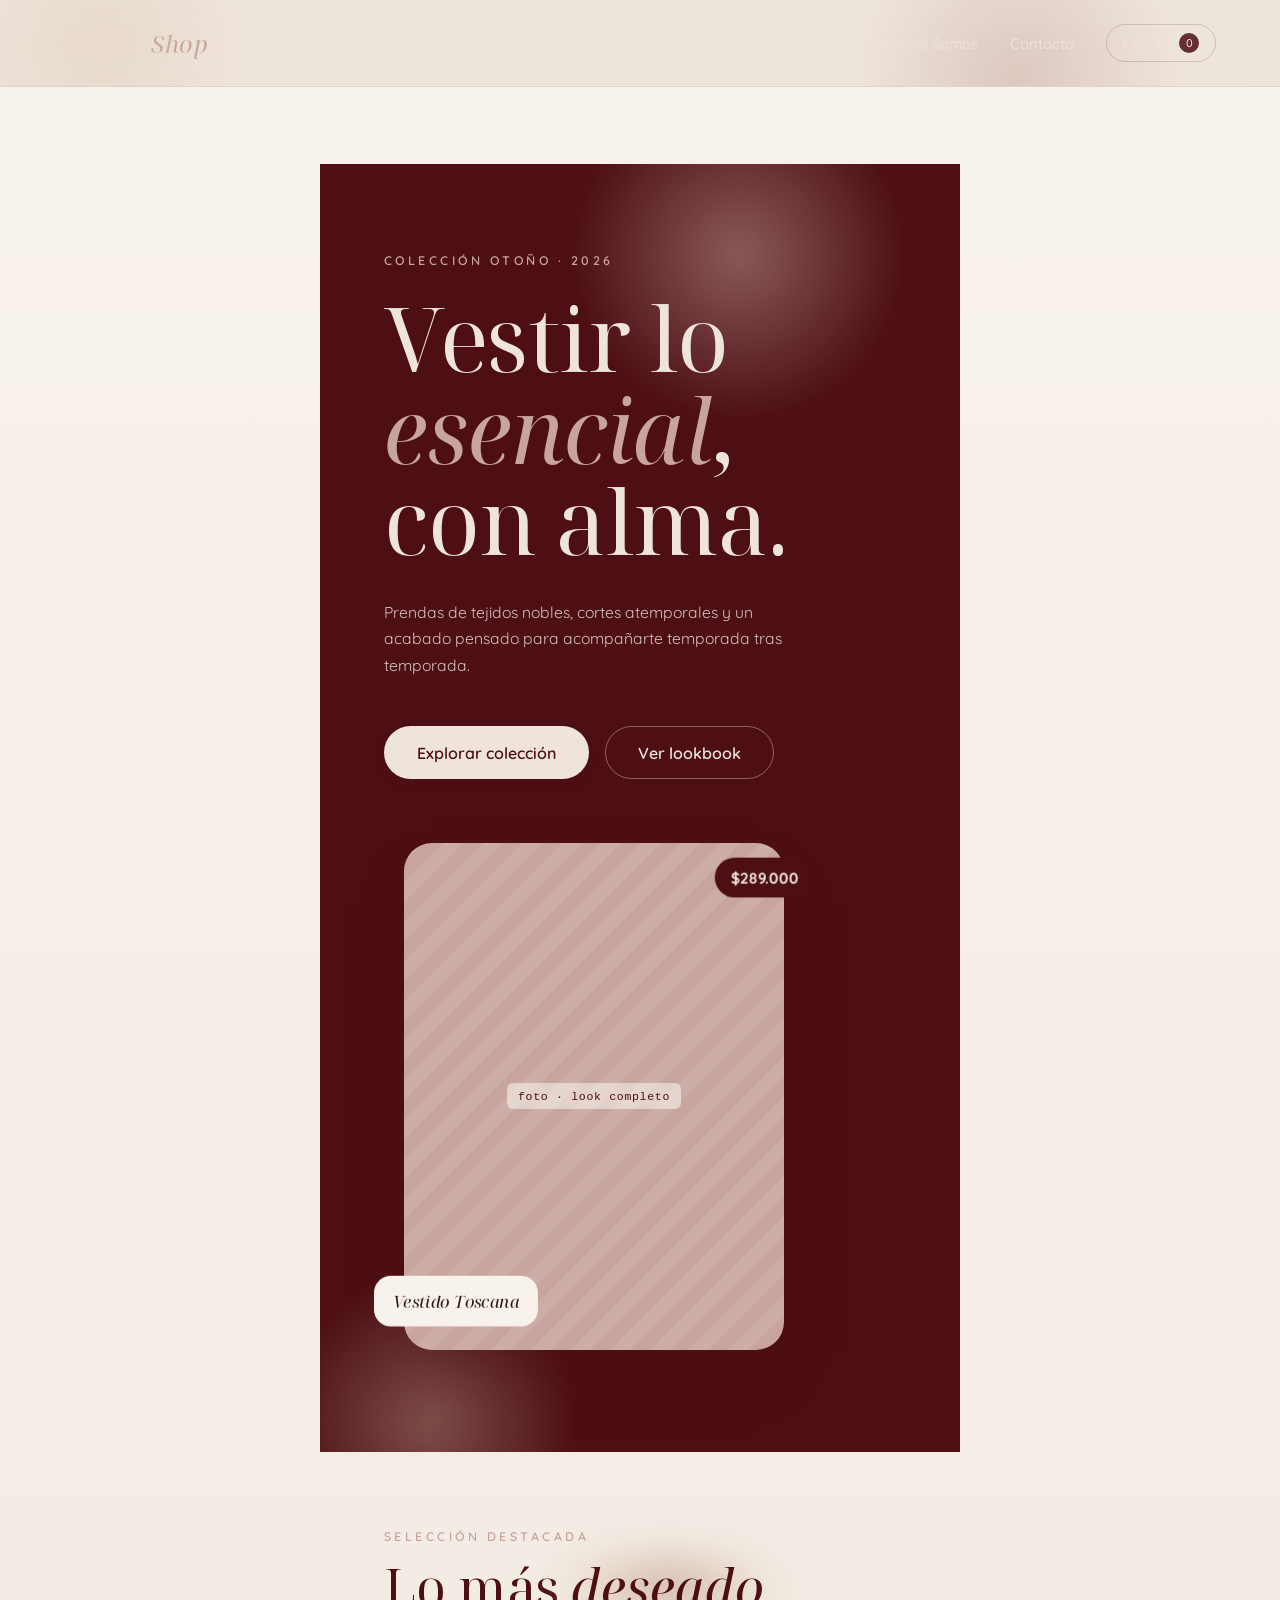
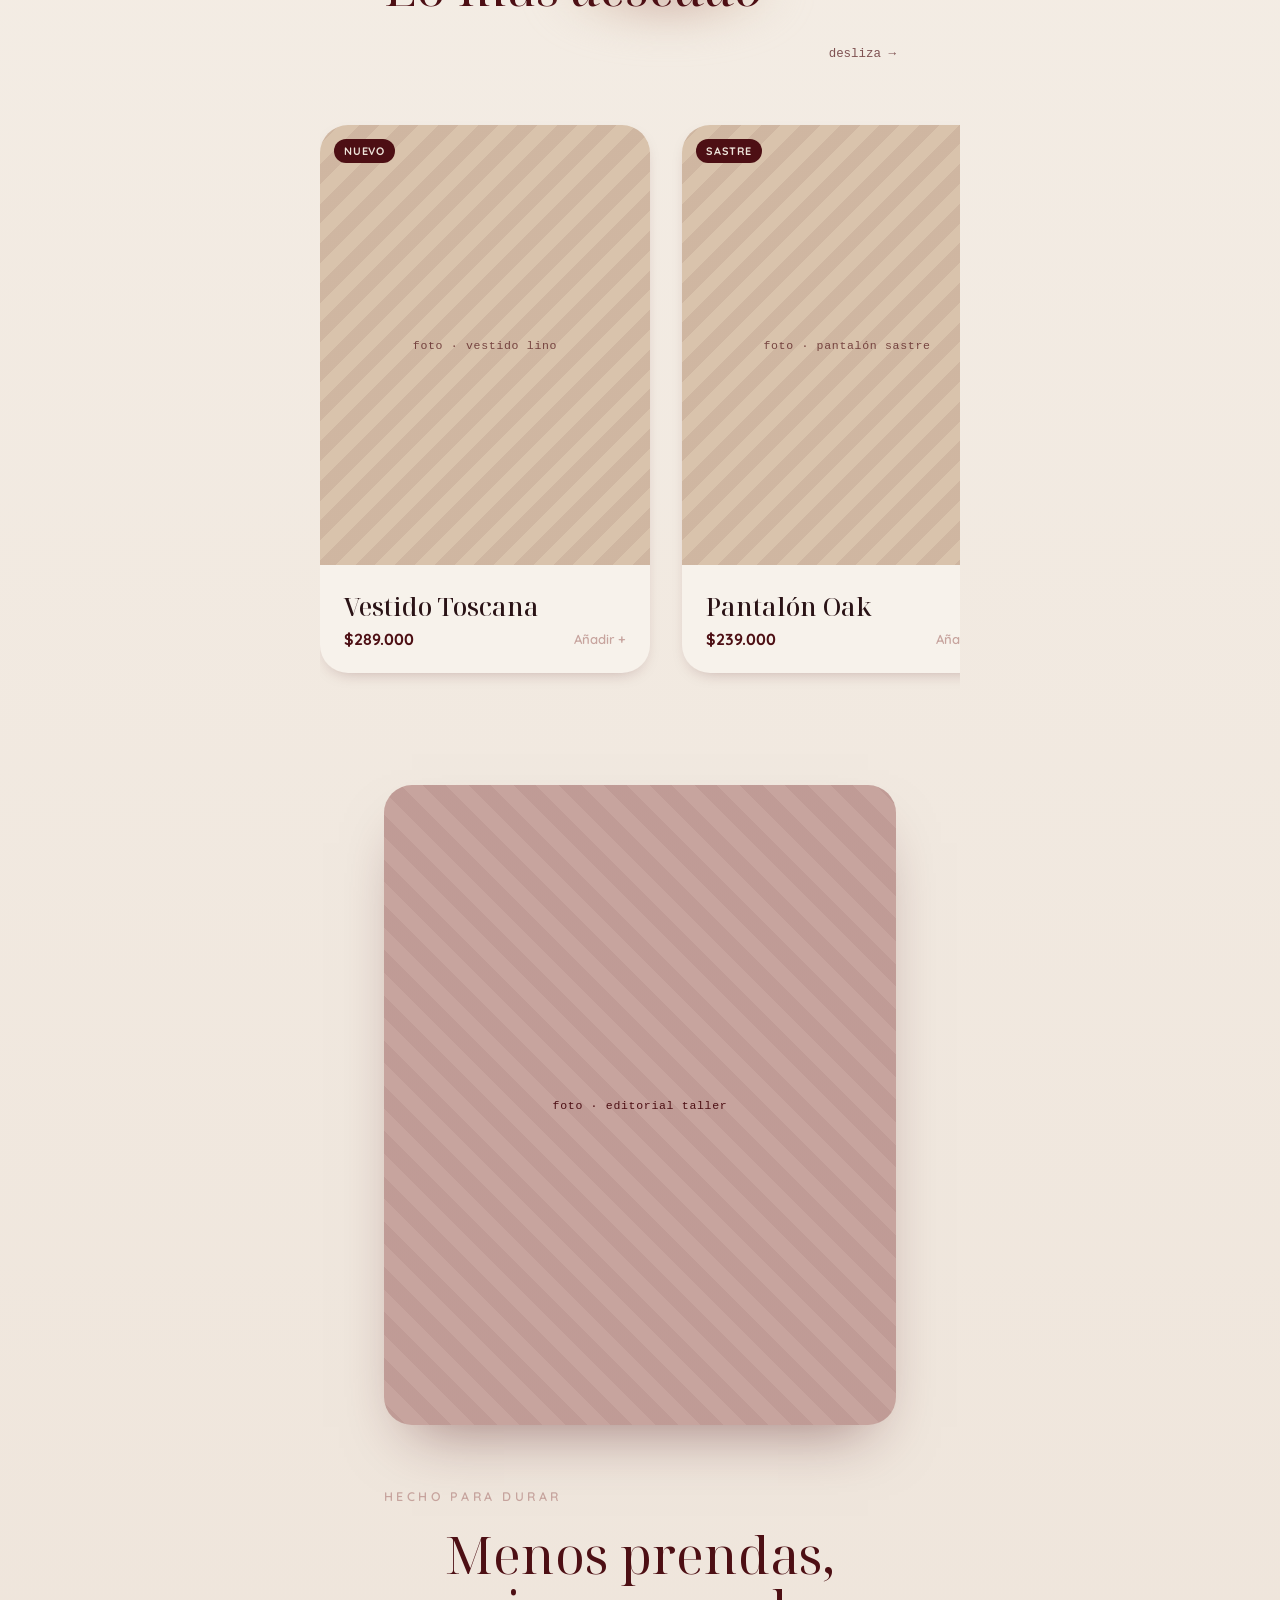
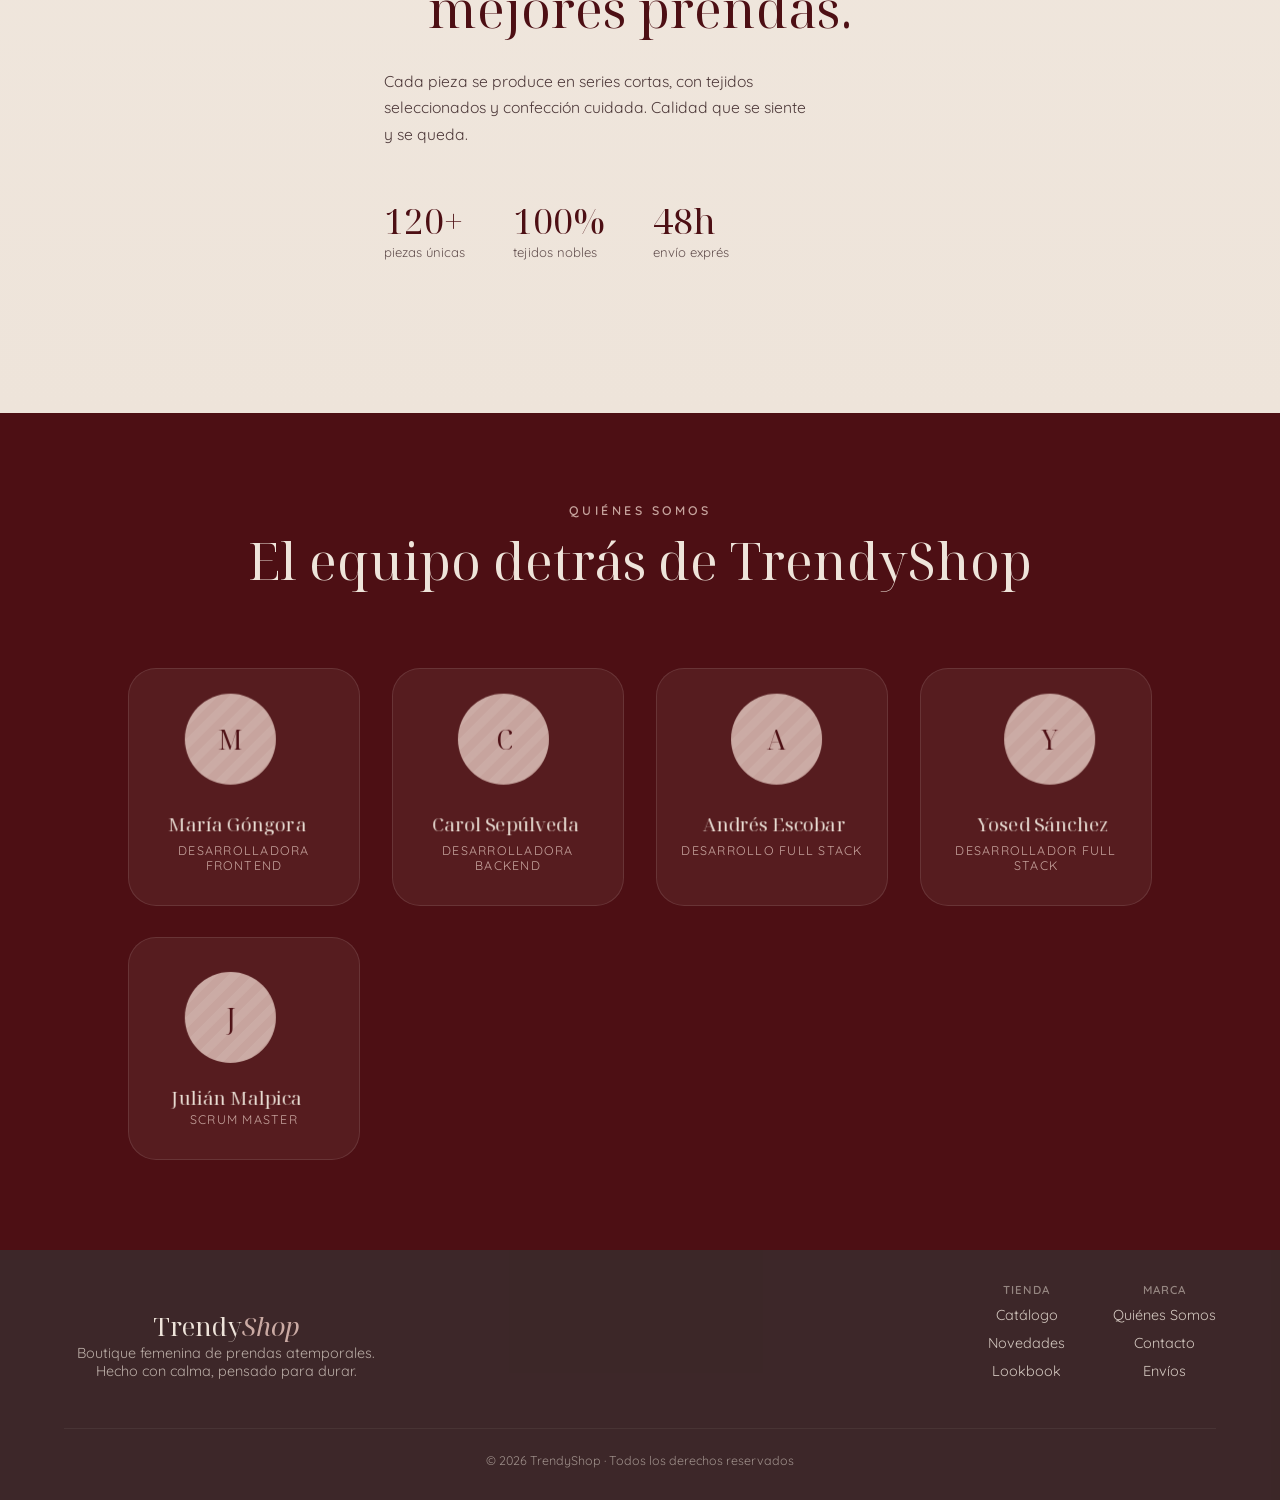
==== commit 9db1cfc1: "agregamos navbar y footer a cada una de las secciones de camilo andres y julian" ====
--- a/index.html
+++ b/index.html
@@ -30,16 +30,25 @@
   <body>
     <!-- ═══ NAV (compartida) ═══ -->
     <header class="nav">
-      <div class="logo">Trendy<em>Shop</em></div>
+      <a
+        href="index.html"
+        class="logo"
+        style="text-decoration: none; color: inherit"
+      >
+        Trendy<em>Shop</em>
+      </a>
       <nav class="nav__links">
-        <a href="#coleccion">Colección</a>
-        <a href="#coleccion">Novedades</a>
-        <a href="#nosotras">Nosotras</a>
-        <a href="./quienes-somos/index.html">Quienes Somos</a>
-        <div class="bag">
-          Bolsa <span class="bag__count">0</span
-          ><a href="./carrito/index.html"></a>
-        </div>
+        <a href="./catalogo/index.html">Catálogo</a>
+        <a href="./quienes-somos/index.html">Quiénes Somos</a>
+        <a href="./contactanos/index.html">Contacto</a>
+
+        <a
+          href="./carrito/index.html"
+          class="bag"
+          style="text-decoration: none; color: inherit"
+        >
+          Carrito <span class="bag__count">0</span>
+        </a>
       </nav>
     </header>
 
@@ -166,9 +175,13 @@
     <footer class="footer">
       <div class="footer__top">
         <div>
-          <div class="footer__brand">
+          <a
+            href="/index.html"
+            class="footer__brand"
+            style="text-decoration: none; color: inherit"
+          >
             Trendy<em style="font-style: italic; color: var(--rozy)">Shop</em>
-          </div>
+          </a>
           <p>
             Boutique femenina de prendas atemporales. Hecho con calma, pensado
             para durar.
@@ -176,12 +189,16 @@
         </div>
         <div class="footer__cols">
           <div class="footer__col">
-            <b>Tienda</b><a href="#coleccion">Colección</a
-            ><a href="#coleccion">Novedades</a><a href="#coleccion">Lookbook</a>
+            <b>Tienda</b>
+            <a href="/catalogo/index.html">Catálogo</a>
+            <a href="/catalogo/index.html">Novedades</a>
+            <a href="/catalogo/index.html">Lookbook</a>
           </div>
           <div class="footer__col">
-            <b>Marca</b><a href="#nosotras">Nosotras</a><a href="#">Contacto</a
-            ><a href="#">Envíos</a>
+            <b>Marca</b>
+            <a href="/quienes-somos/index.html">Quiénes Somos</a>
+            <a href="/contactanos/index.html">Contacto</a>
+            <a href="#">Envíos</a>
           </div>
         </div>
       </div>
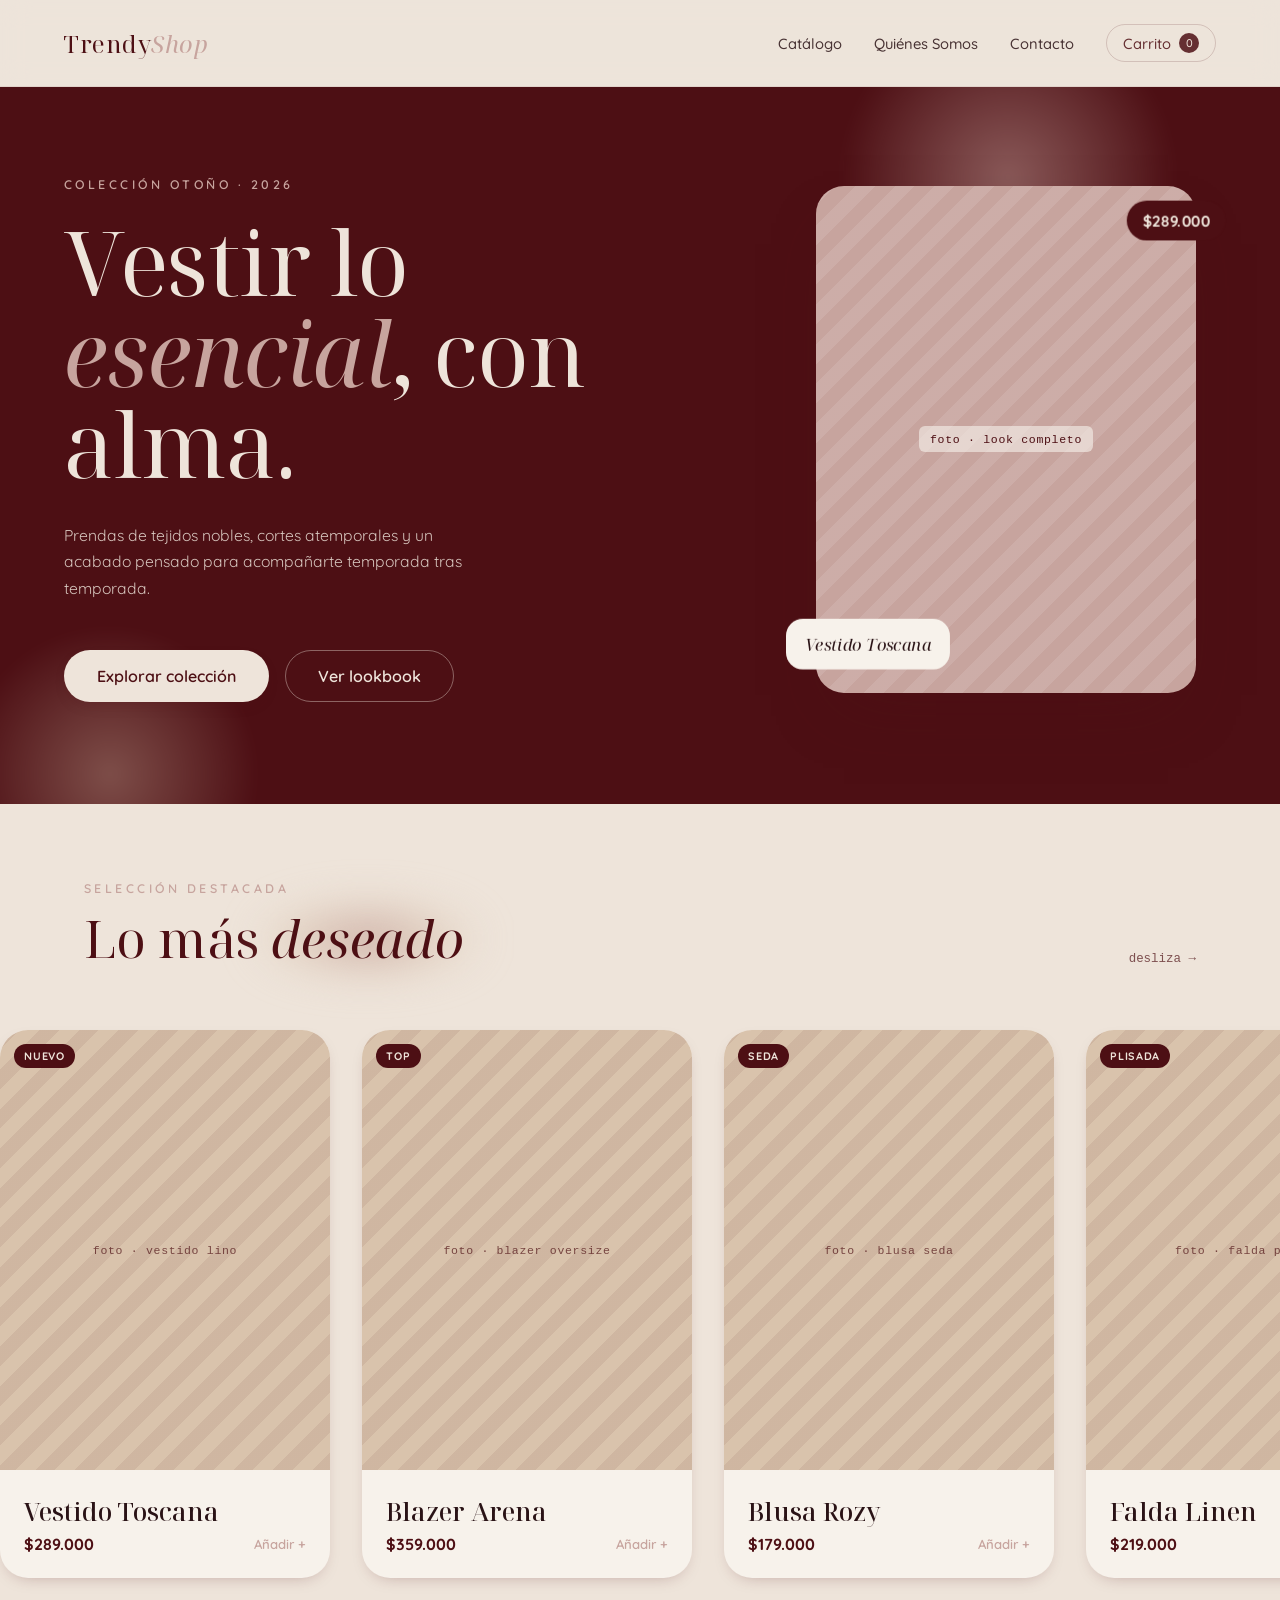
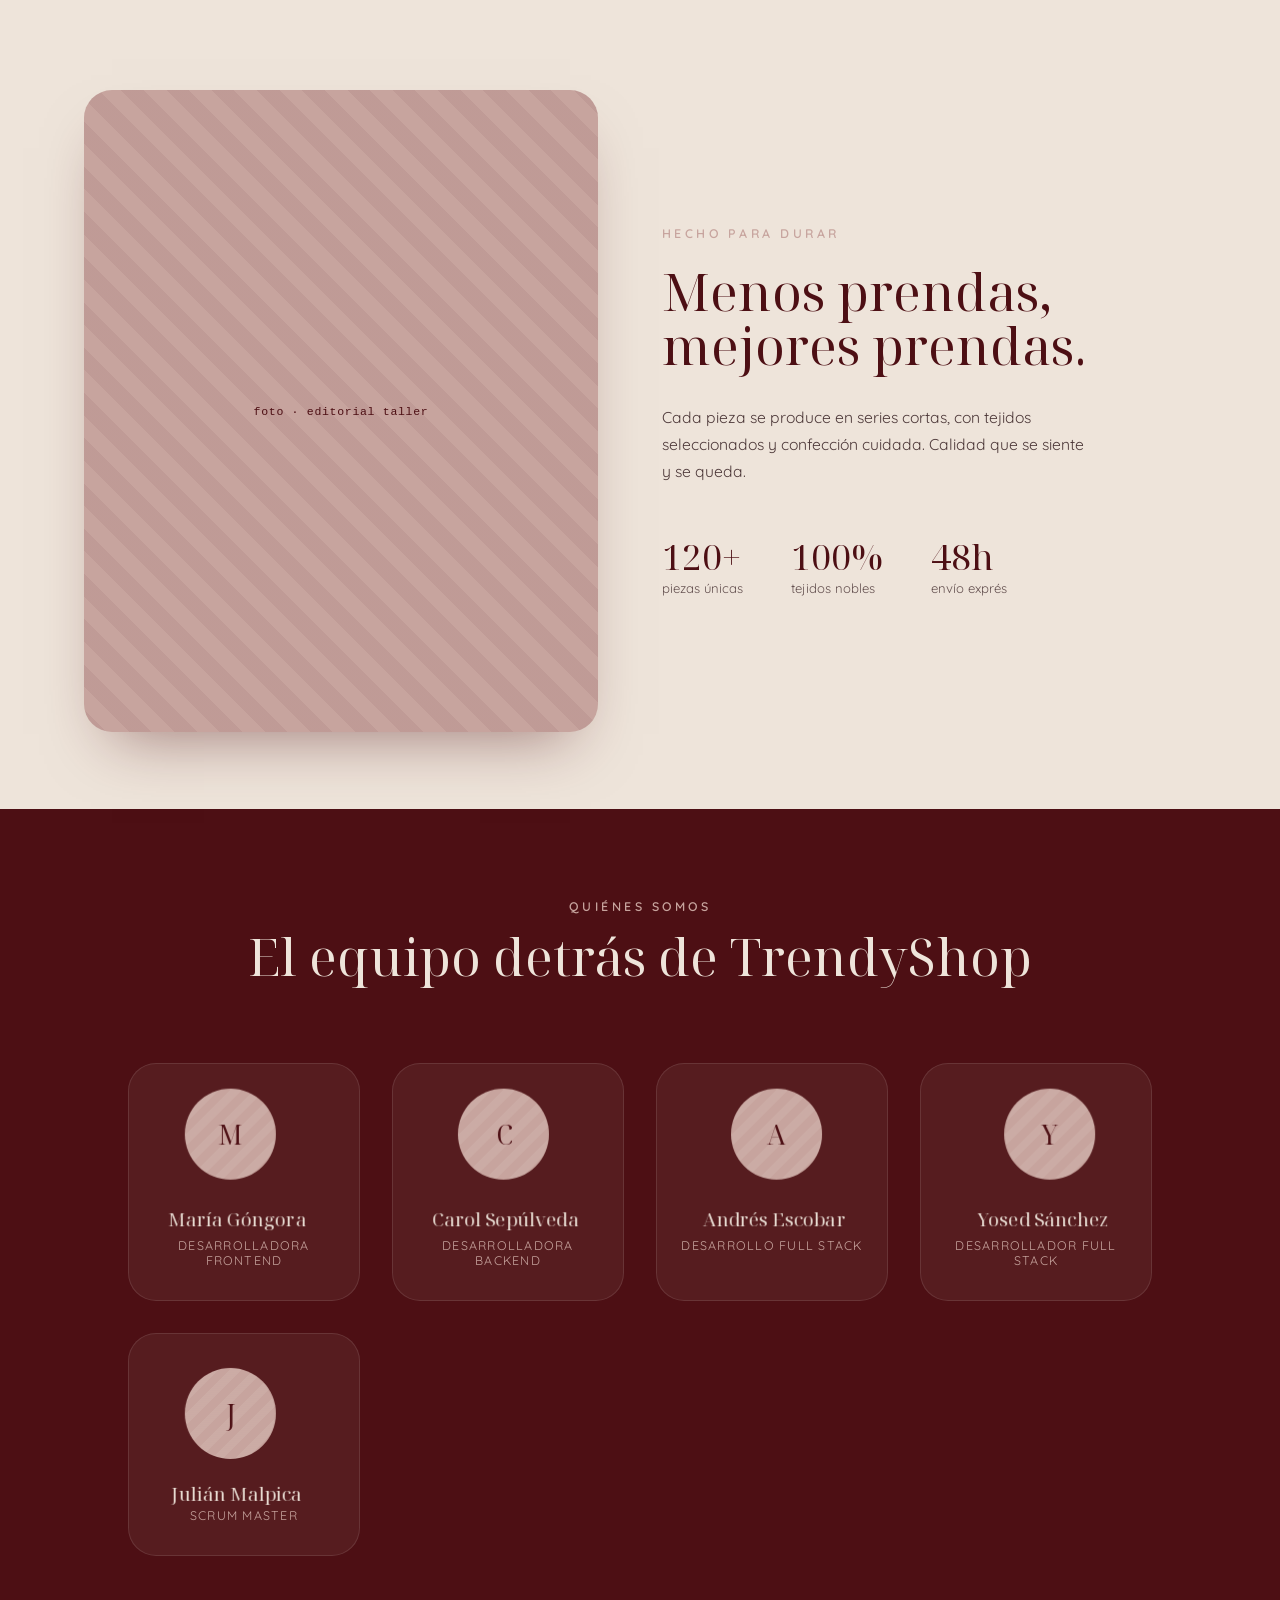
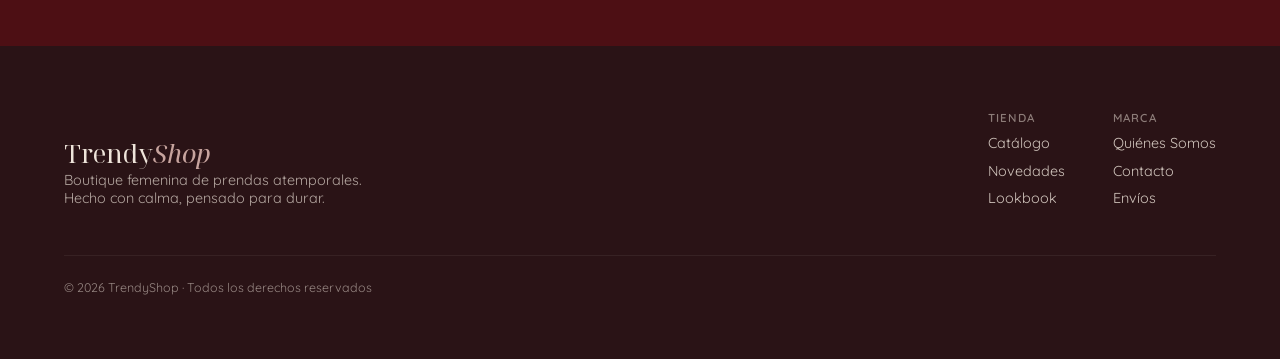
==== commit 23d5d40c: "Sprint 1 con rutas corregidas y restablecidas" ====
--- a/index.html
+++ b/index.html
@@ -33,7 +33,6 @@
       <a
         href="index.html"
         class="logo"
-        style="text-decoration: none; color: inherit"
       >
         Trendy<em>Shop</em>
       </a>
@@ -45,8 +44,7 @@
         <a
           href="./carrito/index.html"
           class="bag"
-          style="text-decoration: none; color: inherit"
-        >
+          >
           Carrito <span class="bag__count">0</span>
         </a>
       </nav>
@@ -175,11 +173,7 @@
     <footer class="footer">
       <div class="footer__top">
         <div>
-          <a
-            href="/index.html"
-            class="footer__brand"
-            style="text-decoration: none; color: inherit"
-          >
+          <a href="./index.html" class="footer__brand">
             Trendy<em style="font-style: italic; color: var(--rozy)">Shop</em>
           </a>
           <p>
@@ -190,14 +184,14 @@
         <div class="footer__cols">
           <div class="footer__col">
             <b>Tienda</b>
-            <a href="/catalogo/index.html">Catálogo</a>
-            <a href="/catalogo/index.html">Novedades</a>
-            <a href="/catalogo/index.html">Lookbook</a>
+            <a href="./catalogo/index.html">Catálogo</a>
+            <a href="./catalogo/index.html">Novedades</a>
+            <a href="./catalogo/index.html">Lookbook</a>
           </div>
           <div class="footer__col">
             <b>Marca</b>
-            <a href="/quienes-somos/index.html">Quiénes Somos</a>
-            <a href="/contactanos/index.html">Contacto</a>
+            <a href="./quienes-somos/index.html">Quiénes Somos</a>
+            <a href="./contactanos/index.html">Contacto</a>
             <a href="#">Envíos</a>
           </div>
         </div>
--- a/css/style.css
+++ b/css/style.css
@@ -1,4 +1,24 @@
+/* ════════════════════════════════════════════════════════════════════════
+   TrendyShop · Estilos globales
+   ────────────────────────────────────────────────────────────────────────
+   ESTRUCTURA del archivo (de lo general a lo concreto):
+     1. Tokens de diseño (:root)        → fuente única de verdad
+     2. Reset y base
+     3. Utilidades (botones, eyebrow, reveal)
+     4. Componentes (nav, hero, carrusel, editorial, fundadoras, footer)
+     5. Modal y switcher
+     6. Animaciones (@keyframes)
+     7. Ajustes responsive
+
+   PRINCIPIO: todo color/tamaño/espacio sale de un token. Cambiar la marca =
+   cambiar :root, no perseguir valores por todo el archivo. Eso lo hace
+   ESCALABLE. Los tamaños usan clamp() para ser RESPONSIVOS sin breakpoints.
+   ════════════════════════════════════════════════════════════════════════ */
+
 :root {
+  /* — Paleta de marca (entregada) + neutros derivados —
+     POR QUÉ derivar --cream e --ink: necesitamos un fondo más luminoso que el
+     linen y un "negro" cálido para texto, sin salir de la familia terrosa. */
   --rojo: #4d0f14; /* vino · acento principal y fondos dramáticos        */
   --rozy: #c7a49e; /* rosa empolvado · acento suave                      */
   --pale-oak: #d9c3ac; /* arena · placeholders e ilustración                 */
@@ -7,13 +27,23 @@
   --ink: #2a1316; /* tinta cálida · texto sobre claro (no negro puro)   */
   --rojo-70: rgba(77, 15, 20, 0.7);
   --linen-12: rgba(238, 228, 218, 0.12);
+
+  /* — Tipografía —
+     POR QUÉ pareja serif + sans: el contraste da el aire "boutique premium".
+     Serif editorial para titulares; sans amable para lectura larga. */
   --serif: "Noto Serif Display", Georgia, serif;
   --sans: "Quicksand", system-ui, sans-serif;
+
+  /* — Escala de tipo FLUIDA: clamp(mínimo, preferido-en-vw, máximo) —
+     POR QUÉ clamp y no media-queries: el tamaño interpola con el ancho de la
+     ventana → crecimiento continuo, sin saltos ni breakpoints que mantener. */
   --t-hero: clamp(2.6rem, 7vw, 6rem);
   --t-h2: clamp(1.8rem, 4vw, 3.2rem);
   --t-h3: clamp(1.15rem, 2vw, 1.6rem);
   --t-body: clamp(0.98rem, 1.1vw, 1.1rem);
   --t-eyebrow: clamp(0.7rem, 1vw, 0.78rem);
+
+  /* — Espaciado en escala (ritmo vertical coherente) — */
   --s1: 0.5rem;
   --s2: 1rem;
   --s3: 1.5rem;
@@ -21,13 +51,21 @@
   --s6: 3rem;
   --s8: 5rem;
   --s12: 8rem;
+
+  /* — Radios y sombras CÁLIDAS (tintadas de vino, no gris) —
+     POR QUÉ tintar la sombra: una sombra gris sobre paleta terrosa se ve
+     "sucia"; tintarla de vino la integra y eleva el acabado premium. */
   --r: 16px;
   --r-lg: 28px;
   --r-pill: 999px;
   --shadow-sm: 0 6px 18px -10px rgba(77, 15, 20, 0.4);
   --shadow: 0 30px 60px -28px rgba(77, 15, 20, 0.5);
+
+  /* Ancho de lectura máximo del contenido centrado. */
   --maxw: 1240px;
 }
+
+/* ── 2. Reset y base ──────────────────────────────────────────────────── */
 * {
   margin: 0;
   padding: 0;
@@ -35,13 +73,13 @@
 }
 html {
   scroll-behavior: smooth;
-}
+} /* desplazamiento suave a los anclas (#) */
 body {
   font-family: var(--sans);
   background: var(--linen);
   color: var(--ink);
   -webkit-font-smoothing: antialiased;
-  overflow-x: hidden;
+  overflow-x: hidden; /* las formas difuminadas no generan scroll lateral */
 }
 img {
   display: block;
@@ -55,11 +93,17 @@
   font: inherit;
   cursor: pointer;
 }
+
+/* Contenedor centrado reutilizable. */
 .wrap {
   max-width: var(--maxw);
   margin-inline: auto;
   padding-inline: clamp(1rem, 5vw, 4rem);
 }
+
+/* ── 3. Utilidades ────────────────────────────────────────────────────── */
+
+/* Antetítulo: pequeño, espaciado, en rosa. Marca el inicio de cada bloque. */
 .eyebrow {
   font-weight: 600;
   letter-spacing: 0.28em;
@@ -67,6 +111,8 @@
   font-size: var(--t-eyebrow);
   color: var(--rozy);
 }
+
+/* Botones: una sola base + modificadores. POR QUÉ: consistencia y reuso. */
 .btn {
   display: inline-flex;
   align-items: center;
@@ -82,7 +128,7 @@
 }
 .btn:hover {
   transform: translateY(-2px);
-}
+} /* micro-interacción al pasar el cursor */
 .btn--solid {
   background: var(--rojo);
   color: var(--linen);
@@ -101,6 +147,9 @@
   border-color: rgba(77, 15, 20, 0.3);
   color: var(--rojo);
 }
+
+/* Aparición al hacer scroll: estado inicial oculto; .is-visible (vía JS) lo
+   revela. Si JS no corre, un fallback en index.html lo muestra igualmente. */
 .reveal {
   opacity: 0;
   transform: translateY(28px);
@@ -112,6 +161,10 @@
   opacity: 1;
   transform: none;
 }
+
+/* Placeholder de imagen: rayas diagonales + leyenda monoespaciada.
+   POR QUÉ así y no un gris plano: comunica "aquí va una foto" de forma
+   intencionada y elegante mientras llega el material real. */
 .ph {
   display: grid;
   place-items: center;
@@ -142,6 +195,11 @@
   letter-spacing: 0.06em;
   color: var(--rojo-70);
 }
+
+/* ── 4. Componentes ───────────────────────────────────────────────────── */
+
+/* NAV: fija con vidrio esmerilado. POR QUÉ sticky + blur: marca y "Bolsa"
+   siempre accesibles sin tapar el contenido. */
 .nav {
   position: sticky;
   top: 0;
@@ -201,12 +259,11 @@
   color: var(--linen);
   font-size: 0.7rem;
 }
+
+/* HERO A (editorial, fondo vino) ----------------------------------------- */
 .hero-a {
   position: relative;
   overflow: hidden;
-  width: 100%;
-  display: block;
-  box-sizing: border-box;
   background: var(--rojo);
   color: var(--linen);
   padding: clamp(3rem, 7vw, 6rem) clamp(1rem, 5vw, 4rem) clamp(4rem, 8vw, 7rem);
@@ -220,6 +277,8 @@
   align-items: center;
   gap: clamp(2rem, 5vw, 5rem);
 }
+/* riseIn anima SOLO el desplazamiento (no la opacidad): si el motor de
+   animaciones se pausa, el contenido del hero sigue visible. */
 .hero-a__text {
   flex: 1 1 380px;
   min-width: 300px;
@@ -249,6 +308,8 @@
   flex-wrap: wrap;
   gap: var(--s2);
 }
+
+/* Formas difuminadas de fondo: capa "lejana" que da profundidad al 3D. */
 .blob {
   position: absolute;
   border-radius: 50%;
@@ -274,6 +335,9 @@
   filter: blur(6px);
   animation: flotaLento 11s ease-in-out infinite;
 }
+
+/* Tarjeta flotante 3D del hero. perspective en el padre + preserve-3d en la
+   tarjeta hacen que las capas internas (badges) "salgan" con translateZ. */
 .hero-a__media {
   flex: 0 1 420px;
   min-width: 280px;
@@ -333,46 +397,8 @@
   font-size: 0.9rem;
   box-shadow: var(--shadow);
 }
-.hero-b {
-  position: relative;
-  overflow: hidden;
-  text-align: center;
-  background: linear-gradient(180deg, var(--cream), var(--linen));
-  padding: clamp(3.5rem, 8vw, 7rem) clamp(1rem, 5vw, 4rem)
-    clamp(3rem, 6vw, 5rem);
-}
-.hero-b__inner {
-  position: relative;
-  max-width: 760px;
-  margin-inline: auto;
-  animation: riseIn 0.7s ease both;
-}
-.hero-b .hero__title {
-  color: var(--rojo);
-}
-.hero-b .hero__lead {
-  margin-inline: auto;
-}
-.blob--3 {
-  top: 10%;
-  left: 6%;
-  width: 200px;
-  height: 200px;
-  background: radial-gradient(circle, var(--rozy), transparent 70%);
-  opacity: 0.4;
-  filter: blur(4px);
-  animation: flota 10s ease-in-out infinite;
-}
-.blob--4 {
-  bottom: 6%;
-  right: 8%;
-  width: 260px;
-  height: 260px;
-  background: radial-gradient(circle, var(--pale-oak), transparent 70%);
-  opacity: 0.45;
-  filter: blur(6px);
-  animation: flotaLento 12s ease-in-out infinite;
-}
+
+/* SECCIÓN + encabezado de bloque -------------------------------------- */
 .section {
   padding: clamp(3rem, 6vw, 5rem) 0;
 }
@@ -405,6 +431,9 @@
   font-size: 0.78rem;
   color: var(--rojo-70);
 }
+
+/* BRILLO tras una palabra: capa radial difuminada animada, por detrás del
+   texto (z-index 0) y sin capturar clics (pointer-events:none). */
 .glow {
   position: relative;
   display: inline-block;
@@ -429,17 +458,18 @@
   position: relative;
   z-index: 1;
 }
+
+/* CARRUSEL: riel con scroll-snap. POR QUÉ scroll-snap: cada tarjeta "encaja"
+   al deslizar → selección cómoda en táctil y en desktop, sin JS de carrusel. */
 .rail {
   display: flex;
   gap: var(--s4);
   overflow-x: auto;
   scroll-snap-type: x mandatory;
   padding: var(--s2) clamp(1rem, 5vw, 4rem) var(--s4);
-  perspective: 1200px;
-}
-.rail--center {
-  padding-inline: clamp(1rem, 8vw, 8rem);
-}
+  perspective: 1200px; /* contexto 3D para el tilt de las tarjetas */
+}
+/* Scrollbar fino y de marca (la barra por defecto rompe el acabado). */
 .rail {
   scrollbar-width: thin;
   scrollbar-color: var(--rozy) transparent;
@@ -454,6 +484,8 @@
   background: var(--rozy);
   border-radius: 99px;
 }
+
+/* Tarjeta A: foto arriba + datos abajo, sobre crema. */
 .card {
   flex: 0 0 auto;
   width: clamp(260px, 72vw, 330px);
@@ -515,55 +547,8 @@
   font-weight: 600;
   color: var(--rozy);
 }
-.card-b {
-  flex: 0 0 auto;
-  width: clamp(250px, 68vw, 310px);
-  scroll-snap-align: center;
-  position: relative;
-  aspect-ratio: 3/4.2;
-  border-radius: var(--r-lg);
-  overflow: hidden;
-  box-shadow: var(--shadow-sm);
-  cursor: pointer;
-  transform-style: preserve-3d;
-  transition: transform 0.2s ease-out;
-}
-.card-b__scrim {
-  position: absolute;
-  inset: 0;
-  background: linear-gradient(
-    to top,
-    rgba(42, 19, 22, 0.78) 0%,
-    rgba(42, 19, 22, 0.1) 45%,
-    transparent 70%
-  );
-}
-.card-b__body {
-  position: absolute;
-  left: 0;
-  right: 0;
-  bottom: 0;
-  padding: var(--s3);
-  transform: translateZ(40px);
-  color: var(--linen);
-}
-.card-b__name {
-  font-family: var(--serif);
-  font-weight: 500;
-  font-size: var(--t-h3);
-  margin-bottom: 0.3rem;
-}
-.card-b__row {
-  display: flex;
-  align-items: center;
-  justify-content: space-between;
-}
-.card-b__tag {
-  font-size: 0.78rem;
-  font-weight: 600;
-  color: var(--rozy);
-  letter-spacing: 0.04em;
-}
+
+/* EDITORIAL split ---------------------------------------------------- */
 .editorial {
   max-width: var(--maxw);
   margin: var(--s8) auto 0;
@@ -611,26 +596,8 @@
   font-size: 0.82rem;
   opacity: 0.7;
 }
-.lookbook {
-  max-width: var(--maxw);
-  margin: var(--s8) auto 0;
-  padding-inline: clamp(1rem, 5vw, 4rem);
-  display: grid;
-  grid-template-columns: repeat(auto-fit, minmax(220px, 1fr));
-  gap: var(--s3);
-}
-.lookbook > div {
-  aspect-ratio: 3/4;
-  border-radius: var(--r-lg);
-}
-.lookbook > div:nth-child(2) {
-  margin-top: var(--s6);
-}
-.lookbook .ph__cap {
-  color: var(--rojo);
-}
-
-/* FUNDADORES ------------------------------------------------------------- */
+
+/* FUNDADORAS ------------------------------------------------------------- */
 .team {
   background: var(--rojo);
   color: var(--linen);
@@ -692,6 +659,173 @@
   margin-top: 0.3rem;
 }
 
+/* QUIÉNES SOMOS ---------------------------------------------------------- */
+
+/* Hero del about: misma estética vino del hero principal, centrado. */
+.about-hero {
+  position: relative;
+  overflow: hidden;
+  background: var(--rojo);
+  color: var(--linen);
+  text-align: center;
+  padding: clamp(4rem, 8vw, 7rem) 0;
+}
+.about-hero .hero__lead {
+  margin-inline: auto;
+}
+
+/* Bloques de historia: layout alternado imagen/texto. */
+.story {
+  display: flex;
+  flex-wrap: wrap;
+  gap: clamp(2rem, 5vw, 4rem);
+  align-items: center;
+  margin-bottom: var(--s8);
+}
+.story:last-child {
+  margin-bottom: 0;
+}
+.story--reverse {
+  flex-direction: row-reverse;
+}
+.story__img {
+  flex: 1 1 320px;
+  min-width: 280px;
+  aspect-ratio: 4/3;
+  border-radius: var(--r-lg);
+}
+.story__text {
+  flex: 1 1 340px;
+  min-width: 300px;
+}
+.story__text h3 {
+  font-family: var(--serif);
+  font-size: var(--t-h2);
+  color: var(--rojo);
+  margin-bottom: var(--s3);
+}
+.story__text p {
+  font-size: var(--t-body);
+  line-height: 1.7;
+  opacity: 0.82;
+}
+
+/* Badges de año en el timeline. */
+.story__badge {
+  display: inline-block;
+  font-size: 0.72rem;
+  font-weight: 700;
+  letter-spacing: 0.1em;
+  text-transform: uppercase;
+  padding: 0.35rem 0.85rem;
+  border-radius: var(--r-pill);
+  margin-bottom: var(--s3);
+}
+.story__badge--dark {
+  background: var(--rojo);
+  color: var(--linen);
+}
+.story__badge--warn {
+  background: var(--rozy);
+  color: var(--rojo);
+}
+.story__badge--ok {
+  background: rgba(46, 125, 50, 0.12);
+  color: #2e7d32;
+}
+
+/* Alertas dentro del timeline. */
+.story__alert {
+  padding: var(--s3);
+  border-radius: var(--r);
+  font-size: 0.92rem;
+  line-height: 1.6;
+  margin-top: var(--s3);
+}
+.story__alert--warn {
+  background: rgba(199, 164, 158, 0.18);
+  border-left: 3px solid var(--rozy);
+}
+.story__alert--ok {
+  background: rgba(46, 125, 50, 0.06);
+  border-left: 3px solid #2e7d32;
+}
+
+/* Lista de logros con check marks. */
+.story__list {
+  list-style: none;
+  padding: 0;
+  margin-top: var(--s3);
+}
+.story__list li {
+  padding: 0.4rem 0;
+  font-size: 0.95rem;
+}
+.story__list li::before {
+  content: "\2713";
+  color: var(--rozy);
+  font-weight: 700;
+  margin-right: 0.6rem;
+}
+
+/* Grid de tarjetas de valores. */
+.values-grid {
+  display: grid;
+  grid-template-columns: repeat(auto-fit, minmax(280px, 1fr));
+  gap: var(--s4);
+  perspective: 1200px;
+}
+.value-item {
+  background: var(--cream);
+  border-radius: var(--r-lg);
+  padding: var(--s4) var(--s3);
+  text-align: center;
+  border: 1px solid rgba(77, 15, 20, 0.06);
+  transform-style: preserve-3d;
+  transition:
+    transform 0.2s ease,
+    box-shadow 0.2s ease;
+}
+.value-item:hover {
+  transform: translateY(-4px);
+  box-shadow: var(--shadow);
+}
+.value-item h4 {
+  font-family: var(--serif);
+  font-size: 1.15rem;
+  color: var(--rojo);
+  margin-bottom: 0.5rem;
+}
+.value-item p {
+  font-size: 0.9rem;
+  line-height: 1.6;
+  opacity: 0.75;
+}
+.value-sym {
+  font-family: var(--serif);
+  font-size: 1.8rem;
+  color: var(--rozy);
+  margin-bottom: var(--s2);
+}
+
+/* Sección de estadísticas. */
+.about-stats {
+  display: flex;
+  flex-wrap: wrap;
+  justify-content: center;
+  gap: clamp(2rem, 5vw, 4rem);
+  text-align: center;
+}
+.about-stats > div {
+  flex: 0 1 180px;
+}
+
+/* CTA final del about. */
+.about-cta {
+  text-align: center;
+  padding: clamp(3rem, 6vw, 5rem) 0;
+}
+
 /* FOOTER ----------------------------------------------------------------- */
 .footer {
   background: var(--ink);
@@ -747,7 +881,11 @@
   opacity: 0.55;
 }
 
-/* ──Modal y switcher ──────────────────────────────────────────────── */
+/* ── 5. Modal ─────────────────────────────────────────────────────────── */
+
+/* MODAL de vista rápida. POR QUÉ modal y no otra página: en una landing
+   mantiene al usuario en contexto; "Ver en el catálogo" lo lleva a #coleccion.
+   Oculto por defecto con [hidden]; JS le quita el atributo para abrir. */
 .modal {
   position: fixed;
   inset: 0;
@@ -866,44 +1004,8 @@
 .modal__actions .btn {
   flex: 1 1 auto;
 }
-.switcher {
-  position: fixed;
-  bottom: var(--s3);
-  left: 50%;
-  transform: translateX(-50%);
-  z-index: 60;
-  display: flex;
-  align-items: center;
-  gap: var(--s2);
-  background: rgba(42, 19, 22, 0.92);
-  backdrop-filter: blur(10px);
-  padding: 0.45rem 0.55rem;
-  border-radius: var(--r-pill);
-  box-shadow: var(--shadow);
-}
-.switcher__label {
-  font-size: 0.68rem;
-  letter-spacing: 0.12em;
-  text-transform: uppercase;
-  color: var(--rozy);
-  padding-left: 0.6rem;
-}
-.switcher button {
-  border: none;
-  font-weight: 600;
-  font-size: 0.82rem;
-  padding: 0.5rem 1.1rem;
-  border-radius: var(--r-pill);
-  background: transparent;
-  color: var(--linen);
-  transition: all 0.2s;
-}
-.switcher button.is-active {
-  background: var(--linen);
-  color: var(--rojo);
-}
-
-/* ── Animaciones ───────────────────────────────────────────────────── */
+
+/* ── 6. Animaciones ───────────────────────────────────────────────────── */
 @keyframes flota {
   0%,
   100% {
@@ -962,7 +1064,7 @@
   }
 }
 
-
+/* Respeta a quien prefiere menos movimiento (accesibilidad). */
 @media (prefers-reduced-motion: reduce) {
   *,
   *::before {
@@ -975,7 +1077,9 @@
   }
 }
 
-/* ── Ajustes responsive puntuales ──────────────────────────────────── */
+/* ── 7. Ajustes responsive puntuales ──────────────────────────────────── */
+/* La mayoría del layout es fluido (clamp + flex-wrap + grid auto-fit). Solo
+   afinamos un par de cosas en pantallas pequeñas. */
 @media (max-width: 560px) {
   .nav {
     gap: var(--s2);
@@ -988,1020 +1092,4 @@
     right: 8px;
     top: 16px;
   }
-  .switcher__label {
-    display: none;
-  }
-}
-
-/* ── Correcciones derivadas del index.html principal ─────────────────── */
-
-/* main no tiene padding propio — las secciones internas lo gestionan,
-   pero necesitamos evitar desbordamiento horizontal. */
-main {
-  overflow-x: hidden;
-}
-
-/* .section ya define padding vertical pero no contiene el ancho;
-   los hijos directos con max-width lo hacen. Añadimos overflow por seguridad. */
-.section {
-  overflow-x: hidden;
-}
-
-/* El nav__links incluye el .bag como hijo directo (no es un <a>),
-   alineamos correctamente el cursor. */
-.bag {
-  cursor: default;
-}
-
-/* El data-tilt del .float-card y .member necesita will-change para GPU */
-.member {
-  will-change: transform;
-}
-
-/* Responsive: en móvil el hero split apila verticalmente */
-@media (max-width: 700px) {
-  .hero-a__media {
-    width: 100%;
-    flex-basis: auto;
-  }
-
-  .float-card {
-    width: min(320px, 82vw);
-  }
-
-  .editorial {
-    flex-direction: column;
-  }
-
-  .team__grid {
-    grid-template-columns: repeat(auto-fit, minmax(150px, 1fr));
-  }
-}
-
-/* Responsive: nav links se apilan en pantallas muy pequeñas */
-@media (max-width: 480px) {
-  .nav__links {
-    gap: var(--s2);
-    font-size: 0.85rem;
-  }
-
-  .stats {
-    gap: var(--s4);
-  }
-}
-/* ═══════════════════════════════════════════════════════
-                        CONTACTANOS
-═══════════════════════════════════════════════════════ */
- 
-/* ── Hero / Header ─────────────────────────────────── */
-header {
-  position: relative;
-  overflow: hidden;
-  background: var(--rojo);
-  color: var(--linen);
-  text-align: center;
-  padding: clamp(3rem, 7vw, 6rem) clamp(1rem, 5vw, 4rem);
-  animation: riseIn 0.7s ease both;
-}
- 
-header::before {
-  content: "";
-  position: absolute;
-  top: -80px;
-  right: 8%;
-  width: 320px;
-  height: 320px;
-  border-radius: 50%;
-  background: radial-gradient(circle, var(--rozy), transparent 70%);
-  opacity: 0.45;
-  filter: blur(8px);
-  animation: flota 9s ease-in-out infinite;
-  pointer-events: none;
-}
- 
-header::after {
-  content: "";
-  position: absolute;
-  bottom: -100px;
-  left: -40px;
-  width: 280px;
-  height: 280px;
-  border-radius: 50%;
-  background: radial-gradient(circle, var(--pale-oak), transparent 70%);
-  opacity: 0.3;
-  filter: blur(6px);
-  animation: flotaLento 11s ease-in-out infinite;
-  pointer-events: none;
-}
- 
-header h1 {
-  position: relative;
-  font-family: var(--serif);
-  font-weight: 400;
-  font-size: var(--t-hero);
-  line-height: 1.02;
-  letter-spacing: -0.5px;
-  color: var(--linen);
-}
- 
-header h1 em {
-  font-style: italic;
-  color: var(--rozy);
-}
- 
-/* ── Main / sección de contacto ────────────────────── */
-main {
-  background: linear-gradient(180deg, var(--cream), var(--linen));
-  padding: clamp(3rem, 6vw, 5rem) clamp(1rem, 5vw, 4rem);
-}
- 
-main section {
-  max-width: 640px;
-  margin-inline: auto;
-}
- 
-main section h2 {
-  font-family: var(--serif);
-  font-weight: 400;
-  font-size: var(--t-h2);
-  color: var(--rojo);
-  line-height: 1.05;
-  margin-bottom: var(--s6);
-  text-align: center;
-}
- 
-/* ── Formulario ─────────────────────────────────────── */
-#form-contacto {
-  display: flex;
-  flex-direction: column;
-  gap: var(--s3);
-  background: var(--cream);
-  border-radius: var(--r-lg);
-  padding: clamp(1.5rem, 4vw, 2.5rem);
-  box-shadow: var(--shadow);
-}
- 
-#form-contacto label {
-  font-size: 0.78rem;
-  font-weight: 600;
-  letter-spacing: 0.18em;
-  text-transform: uppercase;
-  color: var(--rojo);
-  margin-bottom: -0.5rem; /* acorta el gap visual entre label e input */
-}
- 
-#form-contacto input,
-#form-contacto textarea {
-  font-family: var(--sans);
-  font-size: var(--t-body);
-  color: var(--ink);
-  background: var(--linen);
-  border: 1px solid rgba(77, 15, 20, 0.2);
-  border-radius: var(--r);
-  padding: 0.85rem 1.1rem;
-  outline: none;
-  transition:
-    border-color 0.2s ease,
-    box-shadow 0.2s ease;
-  resize: vertical;
-}
- 
-#form-contacto input::placeholder,
-#form-contacto textarea::placeholder {
-  color: var(--pale-oak);
-}
- 
-#form-contacto input:focus,
-#form-contacto textarea:focus {
-  border-color: var(--rojo);
-  box-shadow: 0 0 0 3px rgba(77, 15, 20, 0.1);
-}
- 
-/* ── Botón de envío ─────────────────────────────────── */
-#form-contacto button[type="submit"] {
-  align-self: flex-end;
-  display: inline-flex;
-  align-items: center;
-  justify-content: center;
-  padding: 0.95rem 2.4rem;
-  border: 1px solid transparent;
-  border-radius: var(--r-pill);
-  font-weight: 600;
-  font-size: var(--t-body);
-  background: var(--rojo);
-  color: var(--linen);
-  box-shadow: var(--shadow-sm);
-  transition:
-    transform 0.2s ease,
-    box-shadow 0.2s ease,
-    background 0.2s ease;
-}
- 
-#form-contacto button[type="submit"]:hover {
-  transform: translateY(-2px);
-  box-shadow: var(--shadow);
-}
- 
-/* ── Mensaje de estado ──────────────────────────────── */
-#form-status {
-  text-align: center;
-  font-size: 0.9rem;
-  line-height: 1.6;
-  color: var(--rojo);
-  opacity: 0.85;
-  min-height: 1.5rem;
-}
- 
-/* ── Responsive ─────────────────────────────────────── */
-@media (max-width: 560px) {
-  #form-contacto button[type="submit"] {
-    align-self: stretch;
-  }
-}
-/* ═══════════════════════════════════════════════════════
-                    CARRITO DE COMPRAS
-═══════════════════════════════════════════════════════ */
-
-/* ── Header / Nav ───────────────────────────────────── */
-.header {
-  position: sticky;
-  top: 0;
-  z-index: 50;
-  background: rgba(238, 228, 218, 0.72);
-  backdrop-filter: blur(14px);
-  -webkit-backdrop-filter: blur(14px);
-  border-bottom: 1px solid rgba(77, 15, 20, 0.08);
-  padding: var(--s3) clamp(1rem, 5vw, 4rem);
-}
-
-.navar {
-  max-width: var(--maxw);
-  margin-inline: auto;
-}
-
-.nav-list {
-  display: flex;
-  align-items: center;
-  gap: clamp(1rem, 2.5vw, 2.4rem);
-  flex-wrap: wrap;
-  list-style: none;
-}
-
-.nav-list a {
-  font-size: 0.92rem;
-  font-weight: 500;
-  color: var(--ink);
-  opacity: 0.85;
-  transition: opacity 0.2s ease;
-}
-
-.nav-list a:hover {
-  opacity: 1;
-}
-
-/* Ícono de carrito (último ítem del nav) */
-.nav-list li:last-child a {
-  display: flex;
-  align-items: center;
-  gap: var(--s1);
-  padding: 0.5rem 1rem;
-  border: 1px solid rgba(77, 15, 20, 0.2);
-  border-radius: var(--r-pill);
-  font-size: 0.85rem;
-  font-weight: 600;
-  color: var(--rojo);
-  opacity: 1;
-}
-
-.navbar_contador {
-  display: grid;
-  place-items: center;
-  width: 20px;
-  height: 20px;
-  border-radius: 50%;
-  background: var(--rojo);
-  color: var(--linen);
-  font-size: 0.7rem;
-}
-
-/* ── Main / página del carrito ──────────────────────── */
-.carrito-page {
-  max-width: var(--maxw);
-  margin-inline: auto;
-  padding: clamp(3rem, 6vw, 5rem) clamp(1rem, 5vw, 4rem);
-  background: linear-gradient(180deg, var(--cream), var(--linen));
-  min-height: 60vh;
-}
-
-.carrito-page h1 {
-  font-family: var(--serif);
-  font-weight: 400;
-  font-size: var(--t-h2);
-  color: var(--rojo);
-  line-height: 1.05;
-  margin-bottom: var(--s6);
-}
-
-/* ── Carrito vacío ───────────────────────────────────── */
-.carrito-vacio {
-  text-align: center;
-  font-size: var(--t-body);
-  line-height: 1.7;
-  color: var(--ink);
-  opacity: 0.7;
-  padding: var(--s8) 0;
-}
-
-.carrito-vacio a {
-  color: var(--rojo);
-  font-weight: 600;
-  border-bottom: 1px solid rgba(77, 15, 20, 0.3);
-  transition: border-color 0.2s ease;
-}
-
-.carrito-vacio a:hover {
-  border-color: var(--rojo);
-}
-
-/* ── Lista de items ─────────────────────────────────── */
-.carrito-items {
-  display: flex;
-  flex-direction: column;
-  gap: var(--s3);
-  margin-bottom: var(--s6);
-}
-
-/* Cada producto en el carrito */
-.carrito-item {
-  display: flex;
-  align-items: center;
-  gap: var(--s3);
-  background: var(--cream);
-  border-radius: var(--r-lg);
-  padding: var(--s3);
-  box-shadow: var(--shadow-sm);
-  transition: box-shadow 0.2s ease;
-}
-
-.carrito-item:hover {
-  box-shadow: var(--shadow);
-}
-
-.carrito-item__img {
-  width: 88px;
-  height: 88px;
-  border-radius: var(--r);
-  object-fit: cover;
-  flex-shrink: 0;
-  background: var(--pale-oak);
-}
-
-.carrito-item__info {
-  flex: 1;
-}
-
-.carrito-item__nombre {
-  font-family: var(--serif);
-  font-weight: 500;
-  font-size: var(--t-h3);
-  color: var(--ink);
-  margin-bottom: 0.25rem;
-}
-
-.carrito-item__detalle {
-  font-size: 0.82rem;
-  color: var(--ink);
-  opacity: 0.65;
-  margin-bottom: 0.4rem;
-}
-
-.carrito-item__precio {
-  font-weight: 700;
-  color: var(--rojo);
-  font-size: 1rem;
-}
-
-.carrito-item__eliminar {
-  border: none;
-  background: transparent;
-  color: var(--rozy);
-  font-size: 1.2rem;
-  padding: 0.4rem;
-  border-radius: 50%;
-  transition:
-    color 0.2s ease,
-    background 0.2s ease;
-  flex-shrink: 0;
-}
-
-.carrito-item__eliminar:hover {
-  color: var(--rojo);
-  background: rgba(77, 15, 20, 0.08);
-}
-
-/* ── Resumen / total ─────────────────────────────────── */
-.carrito-resumen {
-  background: var(--cream);
-  border-radius: var(--r-lg);
-  padding: clamp(1.5rem, 4vw, 2rem);
-  box-shadow: var(--shadow);
-  max-width: 480px;
-  margin-left: auto;
-}
-
-.carrito-resumen_total-linea {
-  display: flex;
-  align-items: center;
-  justify-content: space-between;
-  padding-bottom: var(--s3);
-  border-bottom: 1px solid rgba(77, 15, 20, 0.1);
-  margin-bottom: var(--s4);
-}
-
-.carrito-resumen_label {
-  font-size: 0.78rem;
-  font-weight: 600;
-  letter-spacing: 0.18em;
-  text-transform: uppercase;
-  color: var(--ink);
-  opacity: 0.65;
-}
-
-.carrito-resumen_total {
-  font-family: var(--serif);
-  font-size: 1.8rem;
-  font-weight: 600;
-  color: var(--rojo);
-}
-
-/* ── Botones de acción ───────────────────────────────── */
-.carrito-resumen_acciones {
-  display: flex;
-  flex-wrap: wrap;
-  gap: var(--s2);
-}
-
-.btn-vaciar {
-  flex: 1 1 auto;
-  display: inline-flex;
-  align-items: center;
-  justify-content: center;
-  padding: 0.95rem 1.5rem;
-  border: 1px solid rgba(77, 15, 20, 0.3);
-  border-radius: var(--r-pill);
-  font-weight: 600;
-  font-size: var(--t-body);
-  background: transparent;
-  color: var(--rojo);
-  transition:
-    transform 0.2s ease,
-    background 0.2s ease,
-    color 0.2s ease;
-}
-
-.btn-vaciar:hover {
-  background: rgba(77, 15, 20, 0.06);
-  transform: translateY(-2px);
-}
-
-.btn-seguir-comprando {
-  flex: 1 1 auto;
-  display: inline-flex;
-  align-items: center;
-  justify-content: center;
-  padding: 0.95rem 1.5rem;
-  border: 1px solid transparent;
-  border-radius: var(--r-pill);
-  font-weight: 600;
-  font-size: var(--t-body);
-  background: var(--rojo);
-  color: var(--linen);
-  box-shadow: var(--shadow-sm);
-  transition:
-    transform 0.2s ease,
-    box-shadow 0.2s ease;
-}
-
-.btn-seguir-comprando:hover {
-  transform: translateY(-2px);
-  box-shadow: var(--shadow);
-}
-
-/* ── Toast notificaciones ────────────────────────────── */
-.toast-container {
-  position: fixed;
-  bottom: var(--s4);
-  right: var(--s4);
-  z-index: 90;
-  display: flex;
-  flex-direction: column;
-  gap: var(--s2);
-  pointer-events: none;
-}
-
-.toast {
-  background: var(--ink);
-  color: var(--linen);
-  padding: 0.85rem 1.3rem;
-  border-radius: var(--r);
-  font-size: 0.9rem;
-  font-weight: 500;
-  box-shadow: var(--shadow);
-  animation: surge 0.3s ease both;
-  pointer-events: auto;
-  max-width: 320px;
-}
-
-.toast--ok {
-  border-left: 3px solid var(--rozy);
-}
-
-.toast--error {
-  border-left: 3px solid #e05;
-}
-
-/* ── Footer ──────────────────────────────────────────── */
-.footer {
-  background: var(--ink);
-  color: var(--linen);
-  text-align: center;
-  padding: var(--s4) clamp(1rem, 5vw, 4rem);
-  font-size: 0.9rem;
-  opacity: 0.9;
-}
-
-/* ── Responsive ───────────────────────────────────────── */
-@media (max-width: 560px) {
-  .carrito-item {
-    flex-wrap: wrap;
-  }
-
-  .carrito-resumen {
-    max-width: 100%;
-  }
-
-  .carrito-resumen_acciones {
-    flex-direction: column;
-  }
-
-  .toast-container {
-    right: var(--s2);
-    left: var(--s2);
-    bottom: var(--s3);
-  }
-}
-/* ═══════════════════════════════════════════════════════
-                        CATÁLOGO
-═══════════════════════════════════════════════════════ */
-
-/* ── HEADER ─────────────────────────────────────────── */
-header {
-  position: sticky;
-  top: 0;
-  z-index: 50;
-  width: 100%;
-  display: flex;
-  align-items: center;
-  justify-content: space-between;
-  gap: var(--s4);
-  padding: var(--s3) clamp(1rem, 5vw, 4rem);
-  background: rgba(238, 228, 218, 0.82);
-  backdrop-filter: blur(14px);
-  -webkit-backdrop-filter: blur(14px);
-  border-bottom: 1px solid rgba(77, 15, 20, 0.08);
-}
-
-/* Marca */
-header > div:first-child h1 {
-  font-family: var(--serif);
-  font-size: 1.5rem;
-  font-weight: 400;
-  letter-spacing: 0.5px;
-  color: var(--rojo);
-  line-height: 1;
-}
-
-header > div:first-child p {
-  font-size: 0.72rem;
-  letter-spacing: 0.22em;
-  text-transform: uppercase;
-  color: var(--rozy);
-  margin-top: 0.15rem;
-}
-
-/* Nav */
-.menu ul {
-  display: flex;
-  align-items: center;
-  gap: clamp(1rem, 2.5vw, 2.4rem);
-  list-style: none;
-}
-
-.menu a {
-  font-size: 0.92rem;
-  font-weight: 500;
-  color: var(--ink);
-  opacity: 0.8;
-  transition: opacity 0.2s ease;
-}
-
-.menu a:hover {
-  opacity: 1;
-}
-
-/* Carrito */
-.cart a {
-  display: flex;
-  align-items: center;
-  gap: var(--s1);
-  padding: 0.5rem 1rem;
-  border: 1px solid rgba(77, 15, 20, 0.2);
-  border-radius: var(--r-pill);
-  font-size: 0.85rem;
-  font-weight: 600;
-  color: var(--rojo);
-  transition: background 0.2s ease;
-}
-
-.cart a:hover {
-  background: rgba(77, 15, 20, 0.05);
-}
-
-.cart img {
-  width: 20px;
-  height: 20px;
-  display: inline;
-}
-
-#contador-carrito {
-  display: grid;
-  place-items: center;
-  width: 20px;
-  height: 20px;
-  border-radius: 50%;
-  background: var(--rojo);
-  color: var(--linen);
-  font-size: 0.7rem;
-  font-weight: 700;
-}
-
-/* ── SECCIÓN COLECCIÓN (hero split) ─────────────────── */
-.coleccion {
-  position: relative;
-  width: 100%;
-  display: flex;
-  flex-wrap: wrap;
-  align-items: center;
-  gap: clamp(2rem, 5vw, 5rem);
-  background: var(--rojo);
-  color: var(--linen);
-  padding: clamp(3rem, 7vw, 6rem) clamp(1rem, 5vw, 4rem) clamp(4rem, 8vw, 7rem);
-  overflow: hidden;
-}
-
-/* Blob decorativo izquierda */
-.coleccion::before {
-  content: "";
-  position: absolute;
-  bottom: -100px;
-  left: -40px;
-  width: 300px;
-  height: 300px;
-  border-radius: 50%;
-  background: radial-gradient(circle, var(--pale-oak), transparent 70%);
-  opacity: 0.35;
-  filter: blur(6px);
-  animation: flotaLento 11s ease-in-out infinite;
-  pointer-events: none;
-}
-
-/* Blob decorativo derecha */
-.coleccion::after {
-  content: "";
-  position: absolute;
-  top: -80px;
-  right: 8%;
-  width: 340px;
-  height: 340px;
-  border-radius: 50%;
-  background: radial-gradient(circle, var(--rozy), transparent 70%);
-  opacity: 0.45;
-  filter: blur(8px);
-  animation: flota 9s ease-in-out infinite;
-  pointer-events: none;
-}
-
-.coleccion-content {
-  position: relative;
-  z-index: 1;
-  flex: 1 1 380px;
-  min-width: 300px;
-  animation: riseIn 0.7s ease both;
-}
-
-.coleccion-content > span {
-  display: block;
-  font-weight: 600;
-  letter-spacing: 0.28em;
-  text-transform: uppercase;
-  font-size: var(--t-eyebrow);
-  color: var(--rozy);
-  margin-bottom: var(--s3);
-}
-
-.coleccion-content h1 {
-  font-family: var(--serif);
-  font-weight: 400;
-  font-size: var(--t-hero);
-  line-height: 1.02;
-  letter-spacing: -0.5px;
-  margin-bottom: var(--s4);
-  color: var(--linen);
-}
-
-.coleccion-content p {
-  font-size: var(--t-body);
-  line-height: 1.7;
-  max-width: 46ch;
-  opacity: 0.85;
-  margin-bottom: var(--s6);
-}
-
-.coleccion-buttons {
-  display: flex;
-  flex-wrap: wrap;
-  gap: var(--s2);
-}
-
-.btn-primary {
-  display: inline-flex;
-  align-items: center;
-  justify-content: center;
-  padding: 0.95rem 2rem;
-  border: 1px solid transparent;
-  border-radius: var(--r-pill);
-  font-weight: 600;
-  font-size: var(--t-body);
-  background: var(--linen);
-  color: var(--rojo);
-  box-shadow: var(--shadow-sm);
-  transition:
-    transform 0.2s ease,
-    box-shadow 0.2s ease;
-}
-
-.btn-primary:hover {
-  transform: translateY(-2px);
-  box-shadow: var(--shadow);
-}
-
-.btn-secondary {
-  display: inline-flex;
-  align-items: center;
-  justify-content: center;
-  padding: 0.95rem 2rem;
-  border: 1px solid rgba(238, 228, 218, 0.4);
-  border-radius: var(--r-pill);
-  font-weight: 600;
-  font-size: var(--t-body);
-  background: transparent;
-  color: var(--linen);
-  transition:
-    transform 0.2s ease,
-    background 0.2s ease;
-}
-
-.btn-secondary:hover {
-  transform: translateY(-2px);
-  background: rgba(238, 228, 218, 0.1);
-}
-
-/* Imagen del hero */
-.coleccion-image {
-  position: relative;
-  z-index: 1;
-  flex: 0 1 420px;
-  min-width: 280px;
-  display: flex;
-  justify-content: center;
-}
-
-.coleccion-image img {
-  width: 100%;
-  max-width: 420px;
-  aspect-ratio: 3/4;
-  object-fit: cover;
-  border-radius: var(--r-lg);
-  box-shadow: var(--shadow);
-  animation: flota 7s ease-in-out infinite;
-}
-
-/* ── SECCIÓN CATÁLOGO ───────────────────────────────── */
-.catalogo {
-  width: 100%;
-  padding: clamp(3rem, 6vw, 5rem) clamp(1rem, 5vw, 4rem);
-  background: linear-gradient(180deg, var(--cream), var(--linen));
-}
-
-.catalogo-header {
-  max-width: var(--maxw);
-  margin-inline: auto;
-  margin-bottom: var(--s6);
-}
-
-.catalogo-header > span {
-  display: block;
-  font-weight: 600;
-  letter-spacing: 0.28em;
-  text-transform: uppercase;
-  font-size: var(--t-eyebrow);
-  color: var(--rozy);
-  margin-bottom: var(--s2);
-}
-
-.catalogo-header h2 {
-  font-family: var(--serif);
-  font-weight: 400;
-  font-size: var(--t-h2);
-  color: var(--rojo);
-  line-height: 1.05;
-  margin-bottom: var(--s4);
-}
-
-/* ── Filtros ─────────────────────────────────────────── */
-.filtros {
-  display: flex;
-  flex-wrap: wrap;
-  gap: var(--s2);
-}
-
-.filtros button {
-  padding: 0.55rem 1.3rem;
-  border: 1px solid rgba(77, 15, 20, 0.2);
-  border-radius: var(--r-pill);
-  font-size: 0.85rem;
-  font-weight: 600;
-  background: transparent;
-  color: var(--ink);
-  transition:
-    background 0.2s ease,
-    color 0.2s ease,
-    border-color 0.2s ease,
-    transform 0.15s ease;
-}
-
-.filtros button:hover {
-  border-color: var(--rojo);
-  color: var(--rojo);
-  transform: translateY(-1px);
-}
-
-.filtros button.activo {
-  background: var(--rojo);
-  color: var(--linen);
-  border-color: transparent;
-}
-
-/* ── Grid de productos ───────────────────────────────── */
-.productos {
-  max-width: var(--maxw);
-  margin-inline: auto;
-  display: grid;
-  grid-template-columns: repeat(auto-fill, minmax(260px, 1fr));
-  gap: var(--s4);
-}
-
-/* Tarjeta de producto (generada por JS) */
-.producto-card {
-  background: var(--cream);
-  border-radius: var(--r-lg);
-  overflow: hidden;
-  box-shadow: var(--shadow-sm);
-  cursor: pointer;
-  transition:
-    transform 0.2s ease-out,
-    box-shadow 0.2s ease-out;
-}
-
-.producto-card:hover {
-  transform: translateY(-4px);
-  box-shadow: var(--shadow);
-}
-
-.producto-card img {
-  width: 100%;
-  aspect-ratio: 3/4;
-  object-fit: cover;
-  display: block;
-}
-
-/* Placeholder cuando no hay imagen */
-.producto-card__img-placeholder {
-  width: 100%;
-  aspect-ratio: 3/4;
-  background:
-    repeating-linear-gradient(
-      135deg,
-      rgba(77, 15, 20, 0.07) 0 14px,
-      transparent 14px 28px
-    ),
-    var(--pale-oak);
-  display: grid;
-  place-items: center;
-  font-family: ui-monospace, monospace;
-  font-size: 0.72rem;
-  color: var(--rojo-70);
-}
-
-.producto-card__body {
-  padding: var(--s3);
-}
-
-.producto-card__tag {
-  display: inline-block;
-  font-size: 0.68rem;
-  font-weight: 700;
-  letter-spacing: 0.08em;
-  text-transform: uppercase;
-  color: var(--linen);
-  background: var(--rojo);
-  padding: 0.25rem 0.6rem;
-  border-radius: var(--r-pill);
-  margin-bottom: var(--s2);
-}
-
-.producto-card__nombre {
-  font-family: var(--serif);
-  font-weight: 500;
-  font-size: var(--t-h3);
-  color: var(--ink);
-  margin-bottom: 0.3rem;
-}
-
-.producto-card__row {
-  display: flex;
-  align-items: center;
-  justify-content: space-between;
-  margin-top: var(--s2);
-}
-
-.producto-card__precio {
-  font-weight: 700;
-  color: var(--rojo);
-  font-size: 1rem;
-}
-
-.producto-card__btn {
-  font-size: 0.82rem;
-  font-weight: 600;
-  color: var(--rozy);
-  background: transparent;
-  border: none;
-  transition: color 0.2s ease;
-}
-.producto-card__btn:hover {
-  color: var(--rojo);
-}
-.productos:empty::after {
-  content: "Cargando productos…";
-  grid-column: 1 / -1;
-  text-align: center;
-  padding: var(--s8) 0;
-  font-size: var(--t-body);
-  color: var(--ink);
-  opacity: 0.5;
-}
-/* ── Responsive ─────────────────────────────────────── */
-@media (max-width: 768px) {
-  .coleccion {
-    flex-direction: column;
-  }
-
-  .coleccion-image {
-    width: 100%;
-    flex-basis: auto;
-  }
-
-  .coleccion-image img {
-    max-width: 320px;
-    margin-inline: auto;
-    animation: none;
-  }
-}
-
-@media (max-width: 560px) {
-  header {
-    flex-wrap: wrap;
-    gap: var(--s2);
-  }
-
-  .menu ul {
-    gap: var(--s2);
-    font-size: 0.85rem;
-  }
-
-  .productos {
-    grid-template-columns: repeat(auto-fill, minmax(160px, 1fr));
-    gap: var(--s3);
-  }
-}+}
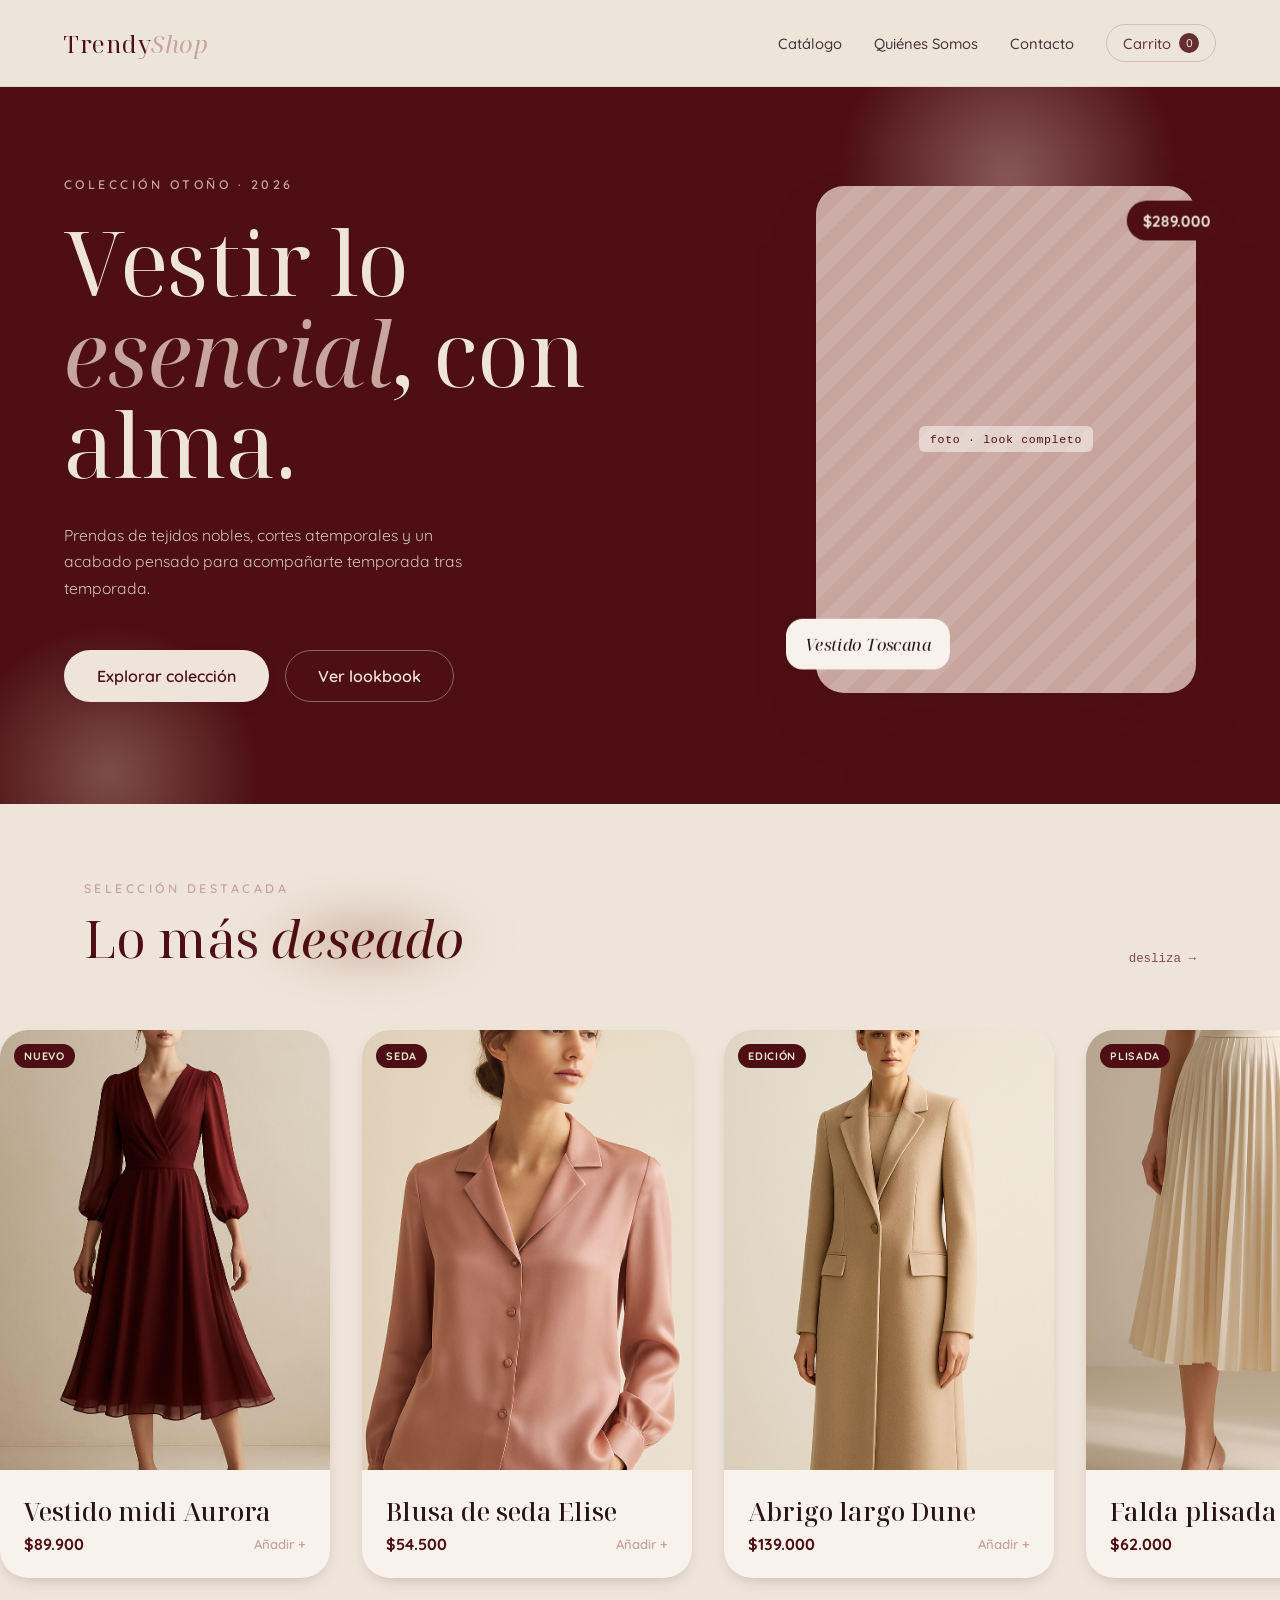
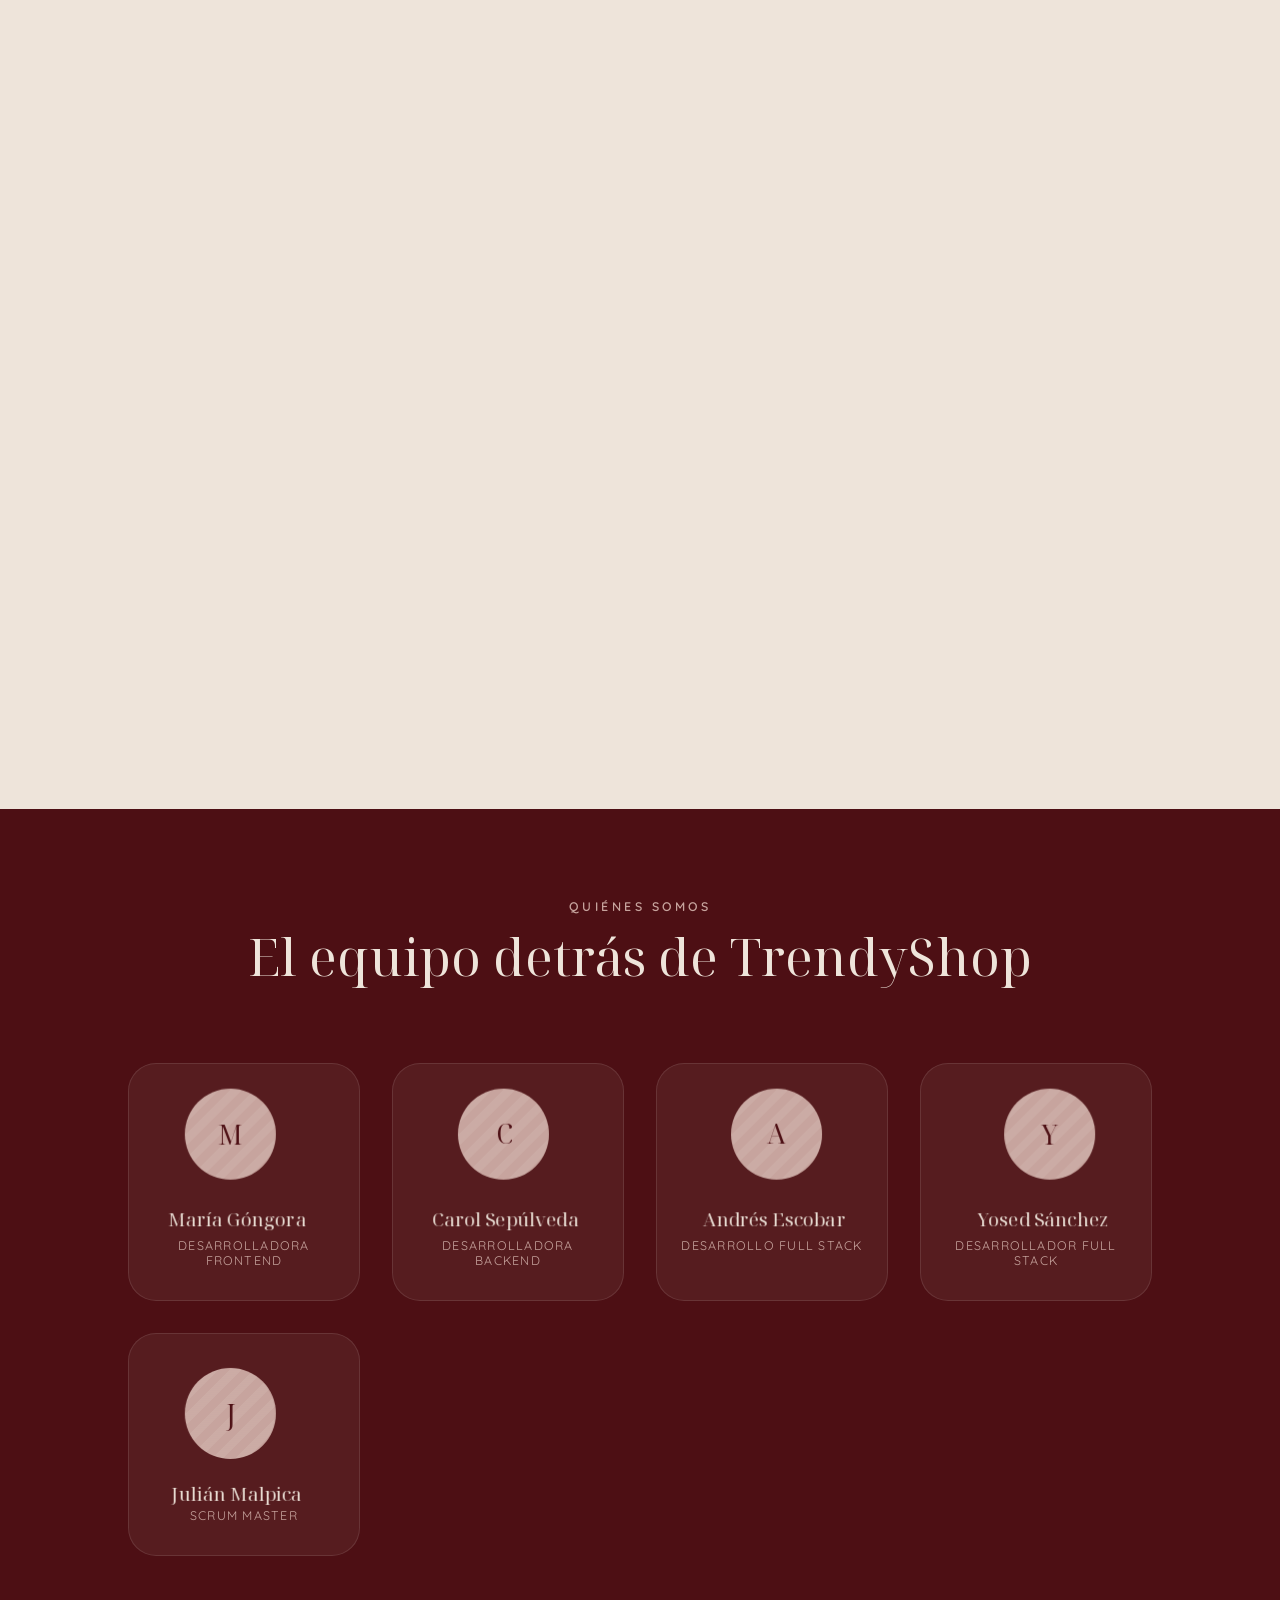
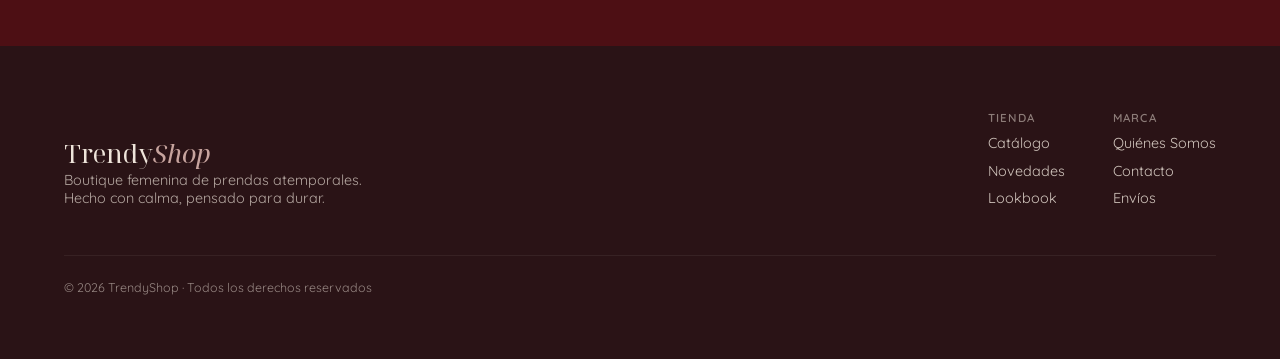
==== commit 499e6f6f: "integrgacion Completa de todas las vistas" ====
--- a/index.html
+++ b/index.html
@@ -201,14 +201,12 @@
       </div>
     </footer>
 
-    <!-- ═══ MODAL de producto (oculto con [hidden]) ═══ -->
+    <!-- ═══ MODAL de producto ═══ -->
     <div class="modal" id="modal" hidden>
       <div class="modal__card">
-        <button class="modal__close" id="modalClose" aria-label="Cerrar">
-          ×
-        </button>
-        <div class="modal__img ph ph--oak">
-          <span class="ph__cap" id="mCap"></span>
+        <button class="modal__close" id="modalClose" aria-label="Cerrar">×</button>
+        <div class="modal__img">
+          <img id="mImg" alt="" />
         </div>
         <div class="modal__body">
           <div class="modal__tag" id="mTag"></div>
@@ -218,10 +216,8 @@
           <div class="modal__fabric" id="mFabric"></div>
           <div class="modal__sizes" id="mSizes"></div>
           <div class="modal__actions">
-            <button class="btn btn--solid">Añadir a la bolsa</button>
-            <button class="btn btn--ghost" id="goCatalogo">
-              Ver en el catálogo →
-            </button>
+            <button class="btn btn--solid" id="btnAddToBag">Añadir a la bolsa</button>
+            <button class="btn btn--ghost" id="goCatalogo">Ver en el catálogo →</button>
           </div>
         </div>
       </div>
--- a/css/style.css
+++ b/css/style.css
@@ -506,9 +506,13 @@
 .card__img {
   position: relative;
   aspect-ratio: 3/4;
-}
-.card__img .ph__cap {
-  transform: translateZ(30px);
+  overflow: hidden;
+  background: var(--pale-oak);
+}
+.card__img img {
+  width: 100%;
+  height: 100%;
+  object-fit: cover;
 }
 .card__tag {
   position: absolute;
@@ -932,6 +936,13 @@
   flex: 1 1 300px;
   min-width: 260px;
   aspect-ratio: 4/5;
+  overflow: hidden;
+  background: var(--pale-oak);
+}
+.modal__img img {
+  width: 100%;
+  height: 100%;
+  object-fit: cover;
 }
 .modal__body {
   flex: 1 1 320px;
@@ -1005,6 +1016,377 @@
   flex: 1 1 auto;
 }
 
+/* ── CATÁLOGO ─────────────────────────────────────────────────────────── */
+
+.cat-hero {
+  background: var(--rojo);
+  color: var(--linen);
+  padding: clamp(3rem, 7vw, 5rem) 0;
+}
+.cat-hero .hero__lead {
+  max-width: 52ch;
+}
+
+/* Filtros de categoría: fila de botones pill. */
+.cat-filters {
+  display: flex;
+  flex-wrap: wrap;
+  gap: var(--s2);
+  margin-bottom: var(--s6);
+}
+.cat-filter {
+  padding: 0.55rem 1.4rem;
+  border: 1px solid rgba(77, 15, 20, 0.2);
+  border-radius: var(--r-pill);
+  background: transparent;
+  font-weight: 600;
+  font-size: 0.88rem;
+  color: var(--rojo);
+  transition:
+    background 0.2s ease,
+    color 0.2s ease;
+}
+.cat-filter:hover {
+  background: rgba(77, 15, 20, 0.06);
+}
+.cat-filter.is-active {
+  background: var(--rojo);
+  color: var(--linen);
+  border-color: var(--rojo);
+}
+
+/* Grid de productos del catálogo. */
+.cat-grid {
+  display: grid;
+  grid-template-columns: repeat(auto-fill, minmax(280px, 1fr));
+  gap: var(--s4);
+}
+
+/* Tarjeta de producto del catálogo. */
+.cat-card {
+  background: var(--cream);
+  border-radius: var(--r-lg);
+  overflow: hidden;
+  box-shadow: var(--shadow-sm);
+  transition:
+    transform 0.2s ease,
+    box-shadow 0.2s ease;
+}
+.cat-card:hover {
+  transform: translateY(-4px);
+  box-shadow: var(--shadow);
+}
+.cat-card__img {
+  position: relative;
+  aspect-ratio: 3/4;
+  overflow: hidden;
+  background: var(--pale-oak);
+}
+.cat-card__img img {
+  width: 100%;
+  height: 100%;
+  object-fit: cover;
+  transition: transform 0.3s ease;
+}
+.cat-card:hover .cat-card__img img {
+  transform: scale(1.04);
+}
+.cat-card__tag {
+  position: absolute;
+  top: 14px;
+  left: 14px;
+  background: var(--rojo);
+  color: var(--linen);
+  font-size: 0.68rem;
+  font-weight: 700;
+  letter-spacing: 0.06em;
+  text-transform: uppercase;
+  padding: 0.3rem 0.65rem;
+  border-radius: var(--r-pill);
+}
+.cat-card__body {
+  padding: var(--s3);
+}
+.cat-card__cat {
+  font-size: 0.7rem;
+  font-weight: 600;
+  letter-spacing: 0.12em;
+  color: var(--rozy);
+  display: block;
+  margin-bottom: 0.3rem;
+}
+.cat-card__name {
+  font-family: var(--serif);
+  font-weight: 500;
+  font-size: var(--t-h3);
+  color: var(--rojo);
+  margin-bottom: 0.4rem;
+}
+.cat-card__desc {
+  font-size: 0.88rem;
+  line-height: 1.5;
+  opacity: 0.7;
+  margin-bottom: var(--s3);
+}
+.cat-card__foot {
+  display: flex;
+  align-items: center;
+  justify-content: space-between;
+  gap: var(--s2);
+}
+.cat-card__price {
+  font-weight: 700;
+  font-size: 1.1rem;
+  color: var(--rojo);
+}
+.cat-card__btn {
+  padding: 0.6rem 1.4rem;
+  font-size: 0.82rem;
+}
+
+/* ── CARRITO ──────────────────────────────────────────────────────────── */
+
+.cart-empty {
+  text-align: center;
+  padding: var(--s8) 0;
+  opacity: 0.7;
+}
+.cart-empty p {
+  font-size: var(--t-h3);
+  margin-bottom: var(--s4);
+}
+
+.cart-item {
+  display: flex;
+  gap: var(--s3);
+  align-items: center;
+  padding: var(--s3) 0;
+  border-bottom: 1px solid rgba(77, 15, 20, 0.1);
+}
+.cart-item__img {
+  width: 90px;
+  height: 110px;
+  flex-shrink: 0;
+  border-radius: var(--r);
+  overflow: hidden;
+  background: var(--pale-oak);
+}
+.cart-item__img img {
+  width: 100%;
+  height: 100%;
+  object-fit: cover;
+}
+.cart-item__info {
+  flex: 1;
+  min-width: 0;
+}
+.cart-item__name {
+  font-family: var(--serif);
+  font-size: 1.05rem;
+  color: var(--rojo);
+  margin-bottom: 0.25rem;
+}
+.cart-item__meta {
+  font-size: 0.82rem;
+  opacity: 0.6;
+  display: block;
+  margin-bottom: 0.3rem;
+}
+.cart-item__price {
+  font-weight: 700;
+  color: var(--ink);
+}
+.cart-item__actions {
+  display: flex;
+  align-items: center;
+  gap: var(--s1);
+  flex-shrink: 0;
+}
+.cart-item__qty-btn {
+  width: 32px;
+  height: 32px;
+  border: 1px solid rgba(77, 15, 20, 0.2);
+  border-radius: 8px;
+  background: transparent;
+  color: var(--rojo);
+  font-size: 1rem;
+  font-weight: 700;
+  display: grid;
+  place-items: center;
+  transition: background 0.15s ease;
+}
+.cart-item__qty-btn:hover {
+  background: rgba(77, 15, 20, 0.06);
+}
+.cart-item__qty {
+  min-width: 28px;
+  text-align: center;
+  font-weight: 700;
+}
+.cart-item__remove {
+  width: 32px;
+  height: 32px;
+  border: none;
+  border-radius: 8px;
+  background: transparent;
+  color: var(--rozy);
+  font-size: 0.9rem;
+  margin-left: var(--s1);
+  transition: color 0.15s ease;
+}
+.cart-item__remove:hover {
+  color: var(--rojo);
+}
+
+.cart-summary {
+  margin-top: var(--s4);
+  padding-top: var(--s4);
+  border-top: 2px solid var(--rojo);
+}
+.cart-summary__row {
+  display: flex;
+  justify-content: space-between;
+  align-items: center;
+  margin-bottom: var(--s4);
+}
+.cart-summary__total {
+  font-family: var(--serif);
+  font-size: 1.8rem;
+  color: var(--rojo);
+  font-weight: 700;
+}
+.cart-summary__actions {
+  display: flex;
+  gap: var(--s2);
+  flex-wrap: wrap;
+}
+
+.cart-success {
+  text-align: center;
+  padding: var(--s8) 0;
+}
+.cart-success h2 {
+  font-family: var(--serif);
+  font-size: var(--t-h2);
+  color: var(--rojo);
+  margin-bottom: var(--s2);
+}
+.cart-success p {
+  opacity: 0.75;
+  margin-bottom: var(--s1);
+}
+
+/* ── CONTACTO ─────────────────────────────────────────────────────────── */
+
+.contact-hero {
+  background: var(--rojo);
+  color: var(--linen);
+  padding: clamp(3rem, 7vw, 5rem) 0;
+}
+.contact-hero .hero__lead {
+  max-width: 52ch;
+}
+
+.contact-layout {
+  display: flex;
+  flex-wrap: wrap;
+  gap: clamp(2rem, 5vw, 4rem);
+  align-items: flex-start;
+}
+.contact-form {
+  flex: 1 1 400px;
+  min-width: 300px;
+}
+.contact-info {
+  flex: 0 1 320px;
+  min-width: 260px;
+  background: var(--cream);
+  border-radius: var(--r-lg);
+  padding: var(--s4);
+}
+.contact-info h3 {
+  font-family: var(--serif);
+  font-size: var(--t-h3);
+  color: var(--rojo);
+  margin-bottom: var(--s4);
+}
+.contact-info__item {
+  margin-bottom: var(--s3);
+}
+.contact-info__item strong {
+  display: block;
+  font-size: 0.78rem;
+  letter-spacing: 0.08em;
+  text-transform: uppercase;
+  opacity: 0.5;
+  margin-bottom: 0.2rem;
+}
+.contact-info__item span {
+  font-size: 0.95rem;
+}
+
+.contact-field {
+  margin-bottom: var(--s3);
+}
+.contact-field label {
+  display: block;
+  font-weight: 600;
+  font-size: 0.88rem;
+  margin-bottom: 0.4rem;
+  color: var(--ink);
+}
+.contact-field input,
+.contact-field textarea {
+  width: 100%;
+  padding: 0.85rem 1rem;
+  border: 1px solid rgba(77, 15, 20, 0.2);
+  border-radius: var(--r);
+  background: var(--cream);
+  font-family: var(--sans);
+  font-size: 0.95rem;
+  color: var(--ink);
+  transition: border-color 0.2s ease;
+}
+.contact-field input:focus,
+.contact-field textarea:focus {
+  outline: none;
+  border-color: var(--rojo);
+}
+.contact-field textarea {
+  resize: vertical;
+}
+.contact-status {
+  margin-top: var(--s2);
+  font-size: 0.9rem;
+  font-weight: 600;
+}
+
+/* ── TOAST ─────────────────────────────────────────────────────────────── */
+
+.toast-msg {
+  position: fixed;
+  bottom: var(--s4);
+  left: 50%;
+  transform: translateX(-50%) translateY(20px);
+  z-index: 90;
+  background: var(--rojo);
+  color: var(--linen);
+  padding: 0.85rem 1.8rem;
+  border-radius: var(--r-pill);
+  font-weight: 600;
+  font-size: 0.9rem;
+  box-shadow: var(--shadow);
+  opacity: 0;
+  transition:
+    opacity 0.25s ease,
+    transform 0.25s ease;
+  pointer-events: none;
+}
+.toast-msg.is-visible {
+  opacity: 1;
+  transform: translateX(-50%) translateY(0);
+}
+
 /* ── 6. Animaciones ───────────────────────────────────────────────────── */
 @keyframes flota {
   0%,
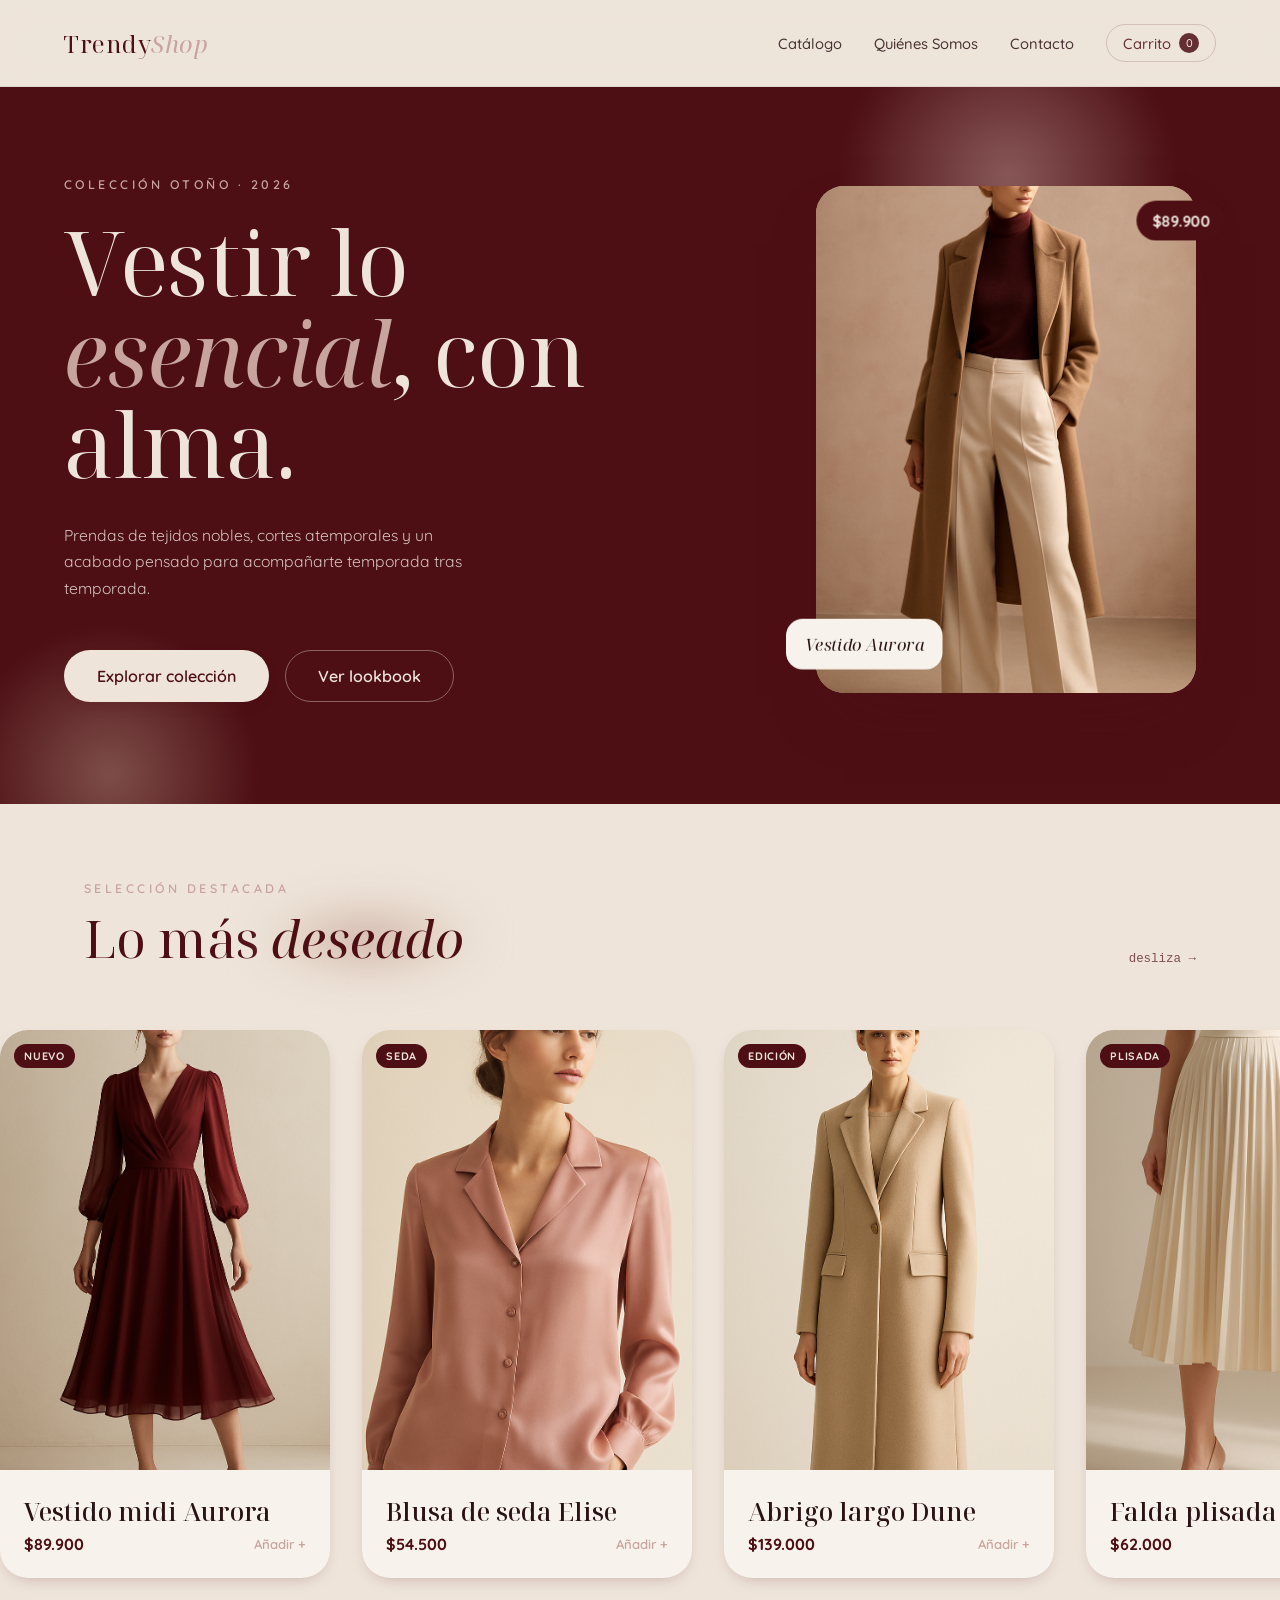
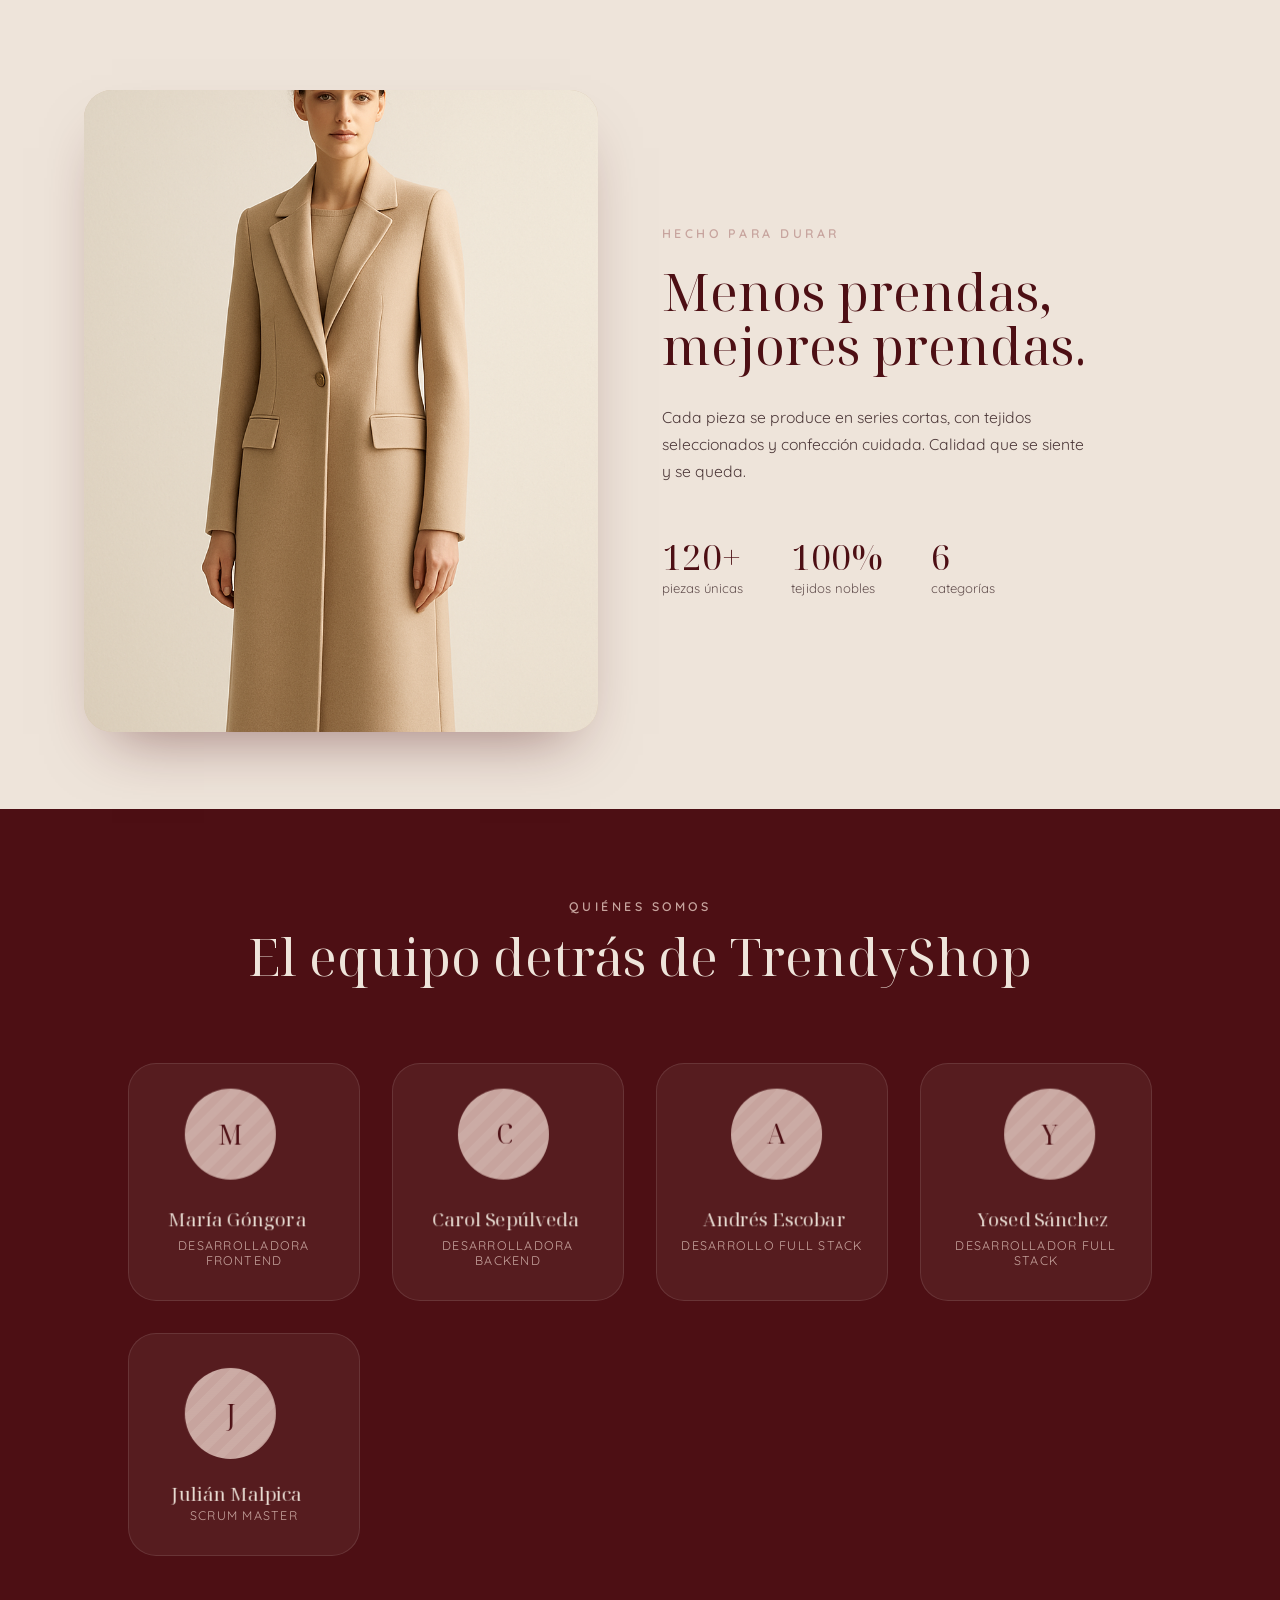
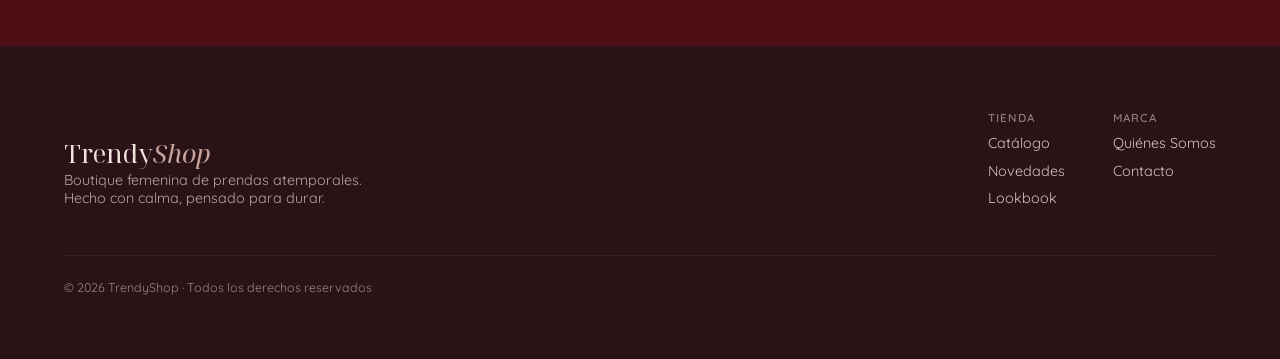
==== commit 3a2b1496: "ajustamos responsive con menu hamburgesa y carrito desplegable" ====
--- a/index.html
+++ b/index.html
@@ -30,23 +30,29 @@
   <body>
     <!-- ═══ NAV (compartida) ═══ -->
     <header class="nav">
-      <a
-        href="index.html"
-        class="logo"
-      >
-        Trendy<em>Shop</em>
-      </a>
-      <nav class="nav__links">
+      <a href="index.html" class="logo">Trendy<em>Shop</em></a>
+      <!-- Botón hamburguesa: solo visible en móvil, abre/cierra el menú -->
+      <button class="nav__toggle" id="navToggle" aria-label="Abrir menú">
+        <span></span><span></span><span></span>
+      </button>
+      <nav class="nav__links" id="navLinks">
         <a href="./catalogo/index.html">Catálogo</a>
         <a href="./quienes-somos/index.html">Quiénes Somos</a>
         <a href="./contactanos/index.html">Contacto</a>
 
-        <a
-          href="./carrito/index.html"
-          class="bag"
-          >
-          Carrito <span class="bag__count">0</span>
-        </a>
+        <!-- Mini-carrito: al pasar el cursor se despliega un panel horizontal
+             con los productos agregados y un botón para ir a la bolsa completa. -->
+        <div class="bag-wrap">
+          <a href="./carrito/index.html" class="bag">
+            Carrito <span class="bag__count">0</span>
+          </a>
+          <div class="mini-cart" id="mini-cart">
+            <div class="mini-cart__items" id="mini-cart-items">
+              <p class="mini-cart__empty">Tu bolsa está vacía</p>
+            </div>
+            <a href="./carrito/index.html" class="btn btn--solid mini-cart__go">Ver bolsa completa</a>
+          </div>
+        </div>
       </nav>
     </header>
 
@@ -75,11 +81,11 @@
           <!-- Tarjeta flotante: data-tilt activa la inclinación 3D con el cursor. -->
           <div class="hero-a__media">
             <div class="float-card" data-tilt>
-              <div class="float-card__img ph">
-                <span class="ph__cap">foto · look completo</span>
-              </div>
-              <div class="float-badge">Vestido Toscana</div>
-              <div class="float-price">$289.000</div>
+              <div class="float-card__img">
+                <img src="./img/modelo.jpg" alt="Colección Otoño 2026" />
+              </div>
+              <div class="float-badge">Vestido Aurora</div>
+              <div class="float-price">$89.900</div>
             </div>
           </div>
         </div>
@@ -101,8 +107,8 @@
 
         <!-- Editorial split -->
         <div class="editorial reveal">
-          <div class="editorial__img ph ph--rozy">
-            <span class="ph__cap">foto · editorial taller</span>
+          <div class="editorial__img">
+            <img src="./img/prenda3.png" alt="Abrigo largo Dune — pieza editorial" />
           </div>
           <div class="editorial__text">
             <div class="eyebrow">Hecho para durar</div>
@@ -121,8 +127,8 @@
                 <div class="stat__label">tejidos nobles</div>
               </div>
               <div>
-                <div class="stat__num">48h</div>
-                <div class="stat__label">envío exprés</div>
+                <div class="stat__num">6</div>
+                <div class="stat__label">categorías</div>
               </div>
             </div>
           </div>
@@ -192,7 +198,7 @@
             <b>Marca</b>
             <a href="./quienes-somos/index.html">Quiénes Somos</a>
             <a href="./contactanos/index.html">Contacto</a>
-            <a href="#">Envíos</a>
+
           </div>
         </div>
       </div>
--- a/css/style.css
+++ b/css/style.css
@@ -238,6 +238,38 @@
 .nav__links a:hover {
   opacity: 1;
 }
+
+/* Botón hamburguesa: 3 barras que se animan a X al abrir. Oculto en desktop. */
+.nav__toggle {
+  display: none;
+  flex-direction: column;
+  justify-content: center;
+  gap: 5px;
+  width: 36px;
+  height: 36px;
+  padding: 6px;
+  border: none;
+  border-radius: 8px;
+  background: transparent;
+  cursor: pointer;
+}
+.nav__toggle span {
+  display: block;
+  height: 2px;
+  width: 100%;
+  background: var(--rojo);
+  border-radius: 2px;
+  transition: transform 0.25s ease, opacity 0.25s ease;
+}
+.nav__toggle.is-open span:nth-child(1) {
+  transform: translateY(7px) rotate(45deg);
+}
+.nav__toggle.is-open span:nth-child(2) {
+  opacity: 0;
+}
+.nav__toggle.is-open span:nth-child(3) {
+  transform: translateY(-7px) rotate(-45deg);
+}
 .bag {
   display: flex;
   align-items: center;
@@ -260,6 +292,93 @@
   font-size: 0.7rem;
 }
 
+/* MINI-CARRITO: panel desplegable al pasar el cursor sobre el botón del carrito.
+   Se muestra horizontalmente con los productos añadidos y un botón para ir
+   a la bolsa completa. Aparece con transición suave. */
+.bag-wrap {
+  position: relative;
+}
+.mini-cart {
+  position: absolute;
+  top: calc(100% + 12px);
+  right: 0;
+  z-index: 60;
+  width: min(420px, 90vw);
+  background: var(--cream);
+  border-radius: var(--r-lg);
+  box-shadow: var(--shadow);
+  padding: var(--s3);
+  opacity: 0;
+  visibility: hidden;
+  transform: translateY(8px);
+  transition:
+    opacity 0.2s ease,
+    transform 0.2s ease,
+    visibility 0.2s;
+  pointer-events: none;
+}
+.bag-wrap:hover .mini-cart,
+.mini-cart:hover {
+  opacity: 1;
+  visibility: visible;
+  transform: translateY(0);
+  pointer-events: auto;
+}
+.mini-cart__items {
+  display: flex;
+  gap: var(--s2);
+  overflow-x: auto;
+  padding-bottom: var(--s2);
+  scrollbar-width: thin;
+  scrollbar-color: var(--rozy) transparent;
+}
+.mini-cart__items::-webkit-scrollbar {
+  height: 4px;
+}
+.mini-cart__items::-webkit-scrollbar-thumb {
+  background: var(--rozy);
+  border-radius: 99px;
+}
+.mini-cart__item {
+  flex: 0 0 auto;
+  width: 80px;
+  text-align: center;
+}
+.mini-cart__item img {
+  width: 80px;
+  height: 96px;
+  object-fit: cover;
+  border-radius: var(--r);
+  background: var(--pale-oak);
+}
+.mini-cart__item-name {
+  font-size: 0.68rem;
+  font-weight: 600;
+  margin-top: 0.3rem;
+  color: var(--ink);
+  white-space: nowrap;
+  overflow: hidden;
+  text-overflow: ellipsis;
+}
+.mini-cart__item-size {
+  font-size: 0.62rem;
+  color: var(--rozy);
+}
+.mini-cart__empty {
+  font-size: 0.85rem;
+  opacity: 0.6;
+  padding: var(--s2) 0;
+  text-align: center;
+  width: 100%;
+}
+.mini-cart__go {
+  display: block;
+  text-align: center;
+  margin-top: var(--s2);
+  padding: 0.6rem 1.2rem;
+  font-size: 0.82rem;
+}
+
 /* HERO A (editorial, fondo vino) ----------------------------------------- */
 .hero-a {
   position: relative;
@@ -357,13 +476,13 @@
   aspect-ratio: 3/4;
   border-radius: var(--r-lg);
   box-shadow: var(--shadow);
-  background:
-    repeating-linear-gradient(
-      135deg,
-      rgba(255, 255, 255, 0.1) 0 14px,
-      transparent 14px 28px
-    ),
-    var(--rozy);
+  overflow: hidden;
+  background: var(--rozy);
+}
+.float-card__img img {
+  width: 100%;
+  height: 100%;
+  object-fit: cover;
 }
 .float-card__img .ph__cap {
   color: var(--rojo);
@@ -568,9 +687,13 @@
   aspect-ratio: 4/5;
   border-radius: var(--r-lg);
   box-shadow: var(--shadow);
-}
-.editorial__img .ph__cap {
-  color: var(--rojo);
+  overflow: hidden;
+  background: var(--pale-oak);
+}
+.editorial__img img {
+  width: 100%;
+  height: 100%;
+  object-fit: cover;
 }
 .editorial__text {
   flex: 1 1 340px;
@@ -697,6 +820,13 @@
   min-width: 280px;
   aspect-ratio: 4/3;
   border-radius: var(--r-lg);
+  overflow: hidden;
+  background: var(--pale-oak);
+}
+.story__img img {
+  width: 100%;
+  height: 100%;
+  object-fit: cover;
 }
 .story__text {
   flex: 1 1 340px;
@@ -1459,13 +1589,64 @@
   }
 }
 
-/* ── 7. Ajustes responsive puntuales ──────────────────────────────────── */
-/* La mayoría del layout es fluido (clamp + flex-wrap + grid auto-fit). Solo
-   afinamos un par de cosas en pantallas pequeñas. */
-@media (max-width: 560px) {
+/* ── 7. Ajustes responsive ────────────────────────────────────────────── */
+
+/* Tablet y móvil: menú hamburguesa. El nav__links se convierte en un panel
+   vertical deslizante que se abre al tocar el botón de 3 barras. */
+@media (max-width: 768px) {
   .nav {
+    flex-wrap: wrap;
     gap: var(--s2);
   }
+
+  /* Muestra el botón hamburguesa */
+  .nav__toggle {
+    display: flex;
+    order: 2;
+  }
+
+  /* El logo queda primero, el botón segundo */
+  .logo {
+    order: 1;
+    flex: 1;
+  }
+
+  /* Links se ocultan y se muestran como panel vertical */
+  .nav__links {
+    order: 3;
+    width: 100%;
+    flex-direction: column;
+    align-items: stretch;
+    gap: 0;
+    max-height: 0;
+    overflow: hidden;
+    transition: max-height 0.3s ease;
+  }
+  .nav__links.is-open {
+    max-height: 400px;
+    padding-top: var(--s2);
+  }
+
+  /* Cada link ocupa toda la fila */
+  .nav__links > a,
+  .nav__links > .bag-wrap {
+    padding: 0.75rem 0;
+    border-top: 1px solid rgba(77, 15, 20, 0.08);
+    font-size: 1rem;
+  }
+
+  /* Mini-carrito se posiciona relativo en móvil */
+  .mini-cart {
+    position: fixed;
+    top: auto;
+    bottom: 0;
+    left: 0;
+    right: 0;
+    width: 100%;
+    border-radius: var(--r-lg) var(--r-lg) 0 0;
+  }
+
+  /* Tarjeta flotante del hero: más pequeña */
   .float-badge {
     left: 8px;
     bottom: 16px;
@@ -1474,4 +1655,25 @@
     right: 8px;
     top: 16px;
   }
-}
+
+  /* Cart items apilados verticalmente */
+  .cart-item__actions {
+    flex-wrap: wrap;
+    justify-content: flex-end;
+  }
+}
+
+/* Móvil pequeño: ajustes finos */
+@media (max-width: 400px) {
+  .cat-grid {
+    grid-template-columns: 1fr;
+  }
+  .cart-item {
+    flex-wrap: wrap;
+  }
+  .cart-item__actions {
+    width: 100%;
+    justify-content: space-between;
+    padding-top: var(--s2);
+  }
+}
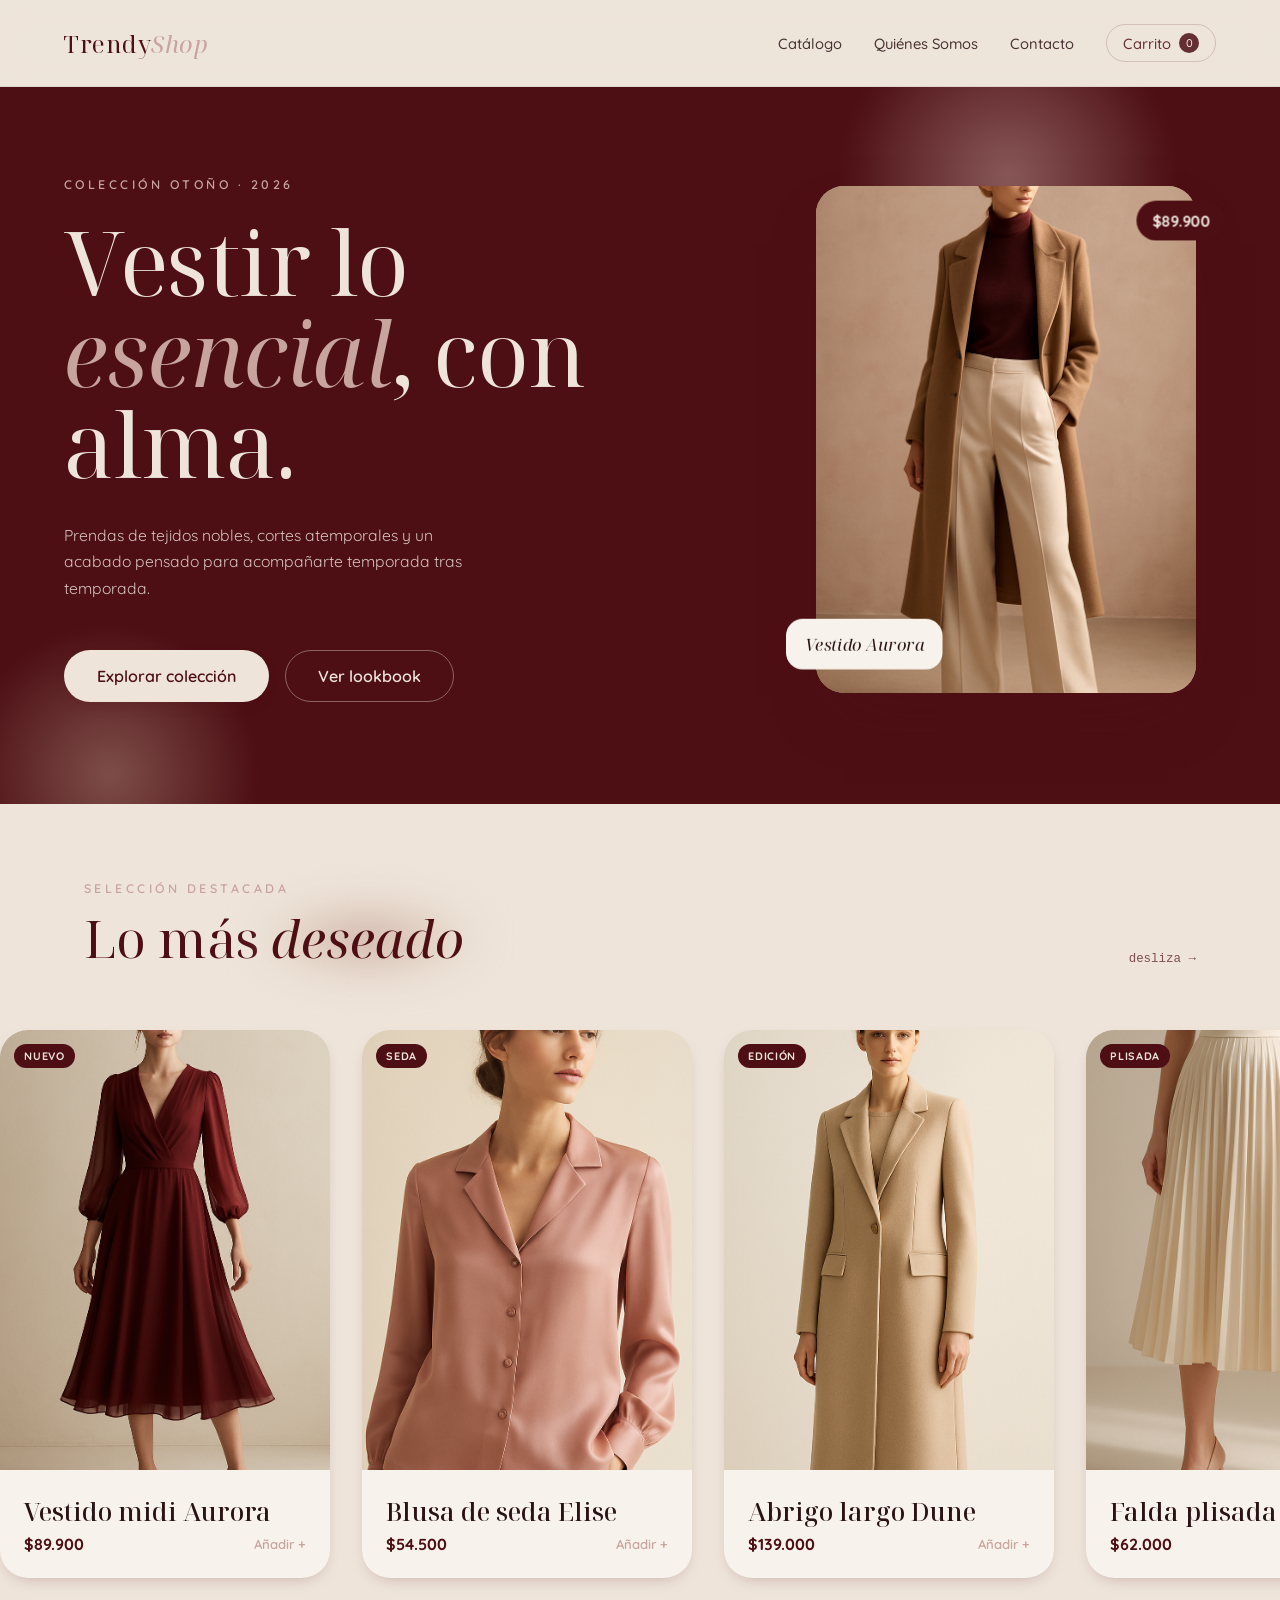
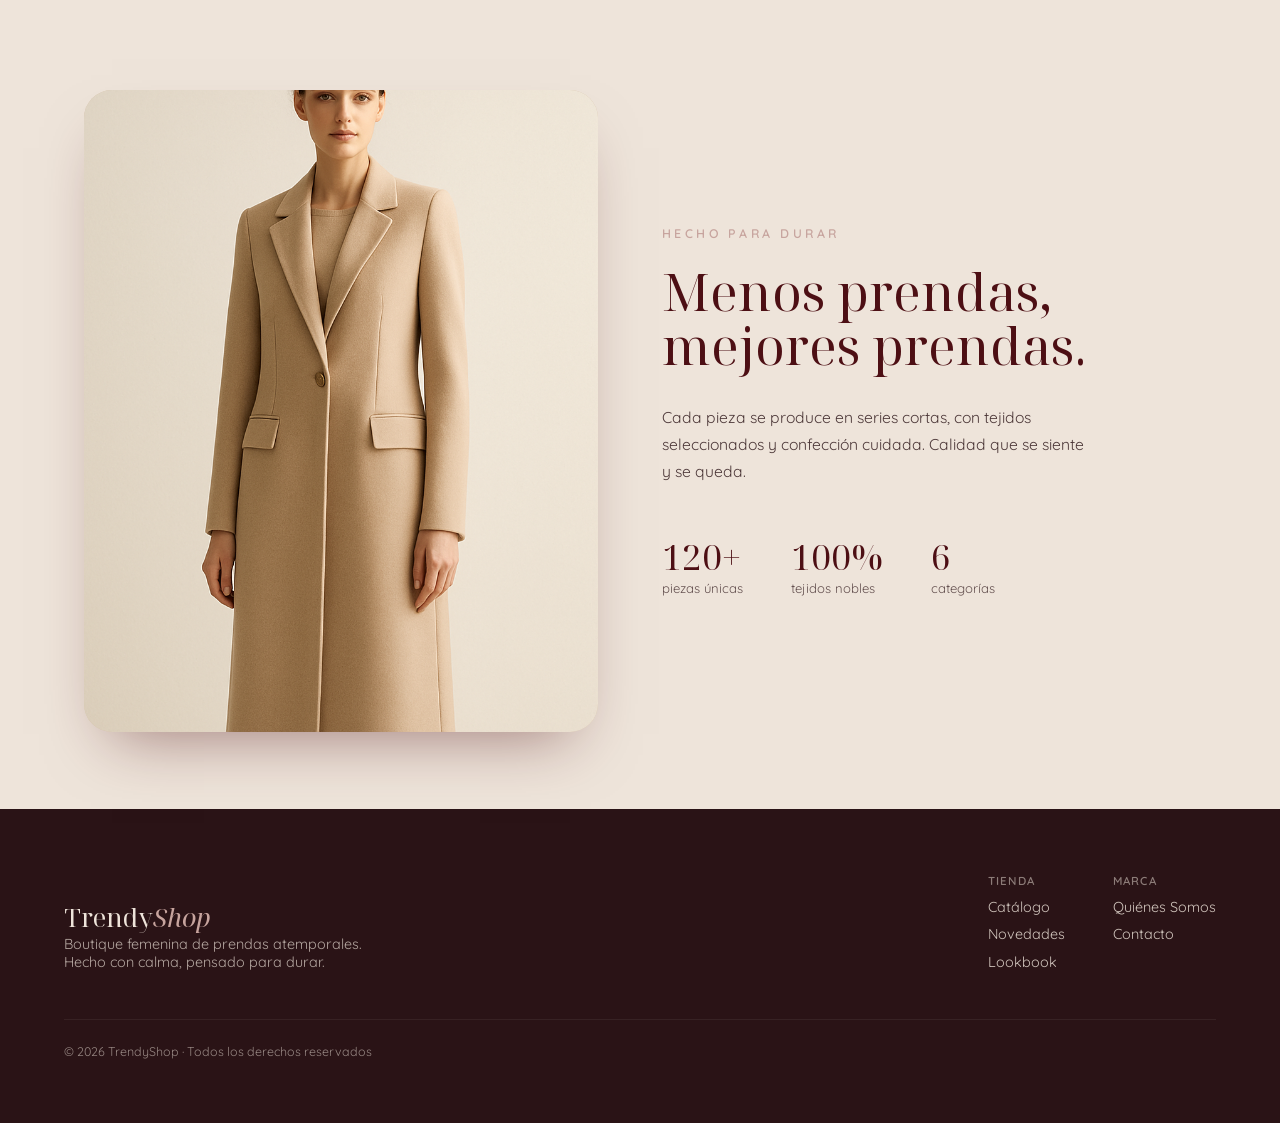
==== commit 14b76569: "Home actualizado Removed the 'Nosotras' section detailing team members from the index.html file." ====
--- a/index.html
+++ b/index.html
@@ -136,45 +136,6 @@
       </section>
     </main>
 
-    <!-- ═══ NOSOTRAS · fundadoras ═══ -->
-    <section id="nosotras" class="team">
-      <div class="wrap">
-        <div class="team__head">
-          <div class="eyebrow">Quiénes somos</div>
-          <h2 class="section__title" style="margin-top: var(--s2)">
-            El equipo detrás de TrendyShop
-          </h2>
-        </div>
-        <div class="team__grid reveal">
-          <div class="member" data-tilt>
-            <div class="member__avatar"><span>M</span></div>
-            <div class="member__name">María Góngora</div>
-            <div class="member__role">Desarrolladora Frontend</div>
-          </div>
-          <div class="member" data-tilt>
-            <div class="member__avatar"><span>C</span></div>
-            <div class="member__name">Carol Sepúlveda</div>
-            <div class="member__role">Desarrolladora Backend</div>
-          </div>
-          <div class="member" data-tilt>
-            <div class="member__avatar"><span>A</span></div>
-            <div class="member__name">Andrés Escobar</div>
-            <div class="member__role">Desarrollo Full Stack</div>
-          </div>
-          <div class="member" data-tilt>
-            <div class="member__avatar"><span>Y</span></div>
-            <div class="member__name">Yosed Sánchez</div>
-            <div class="member__role">Desarrollador Full Stack</div>
-          </div>
-          <div class="member" data-tilt>
-            <div class="member__avatar"><span>J</span></div>
-            <div class="member__name">Julián Malpica</div>
-            <div class="member__role">SCRUM Master</div>
-          </div>
-        </div>
-      </div>
-    </section>
-
     <!-- ═══ FOOTER (compartido) ═══ -->
     <footer class="footer">
       <div class="footer__top">
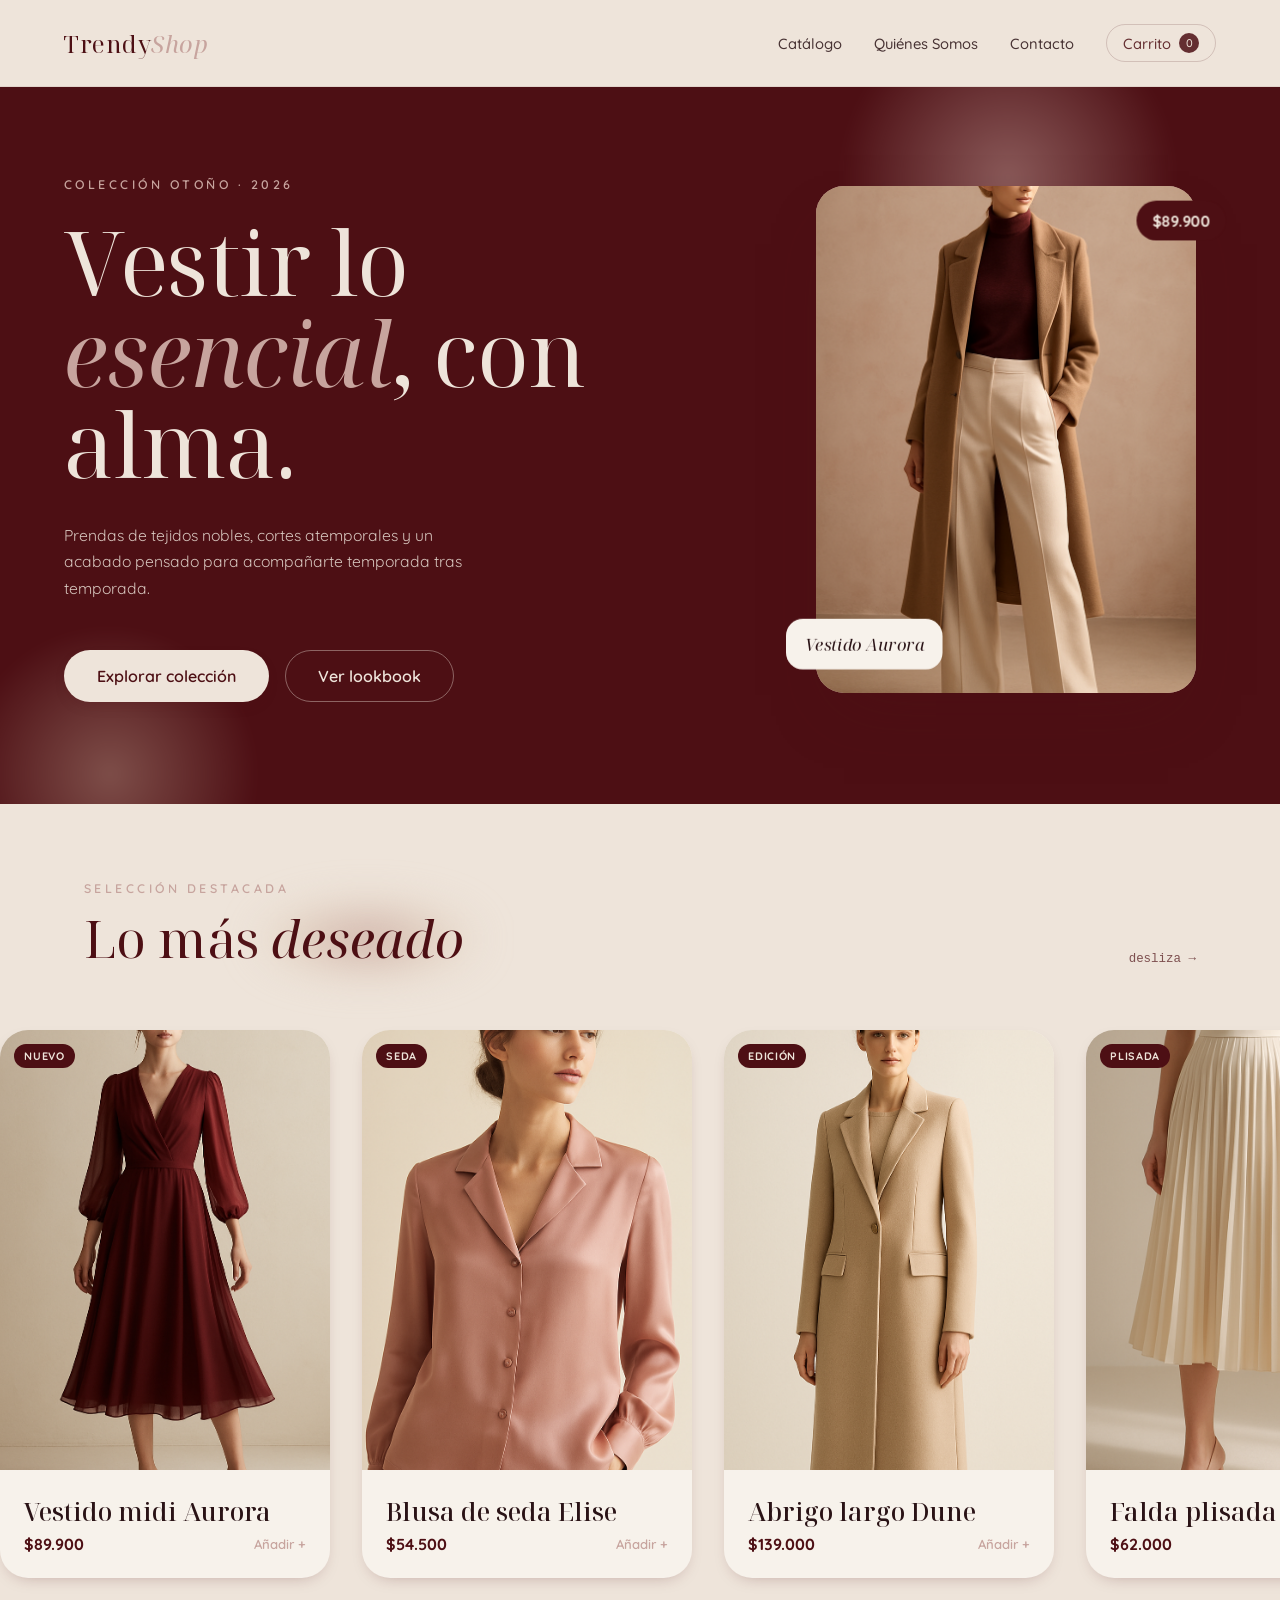
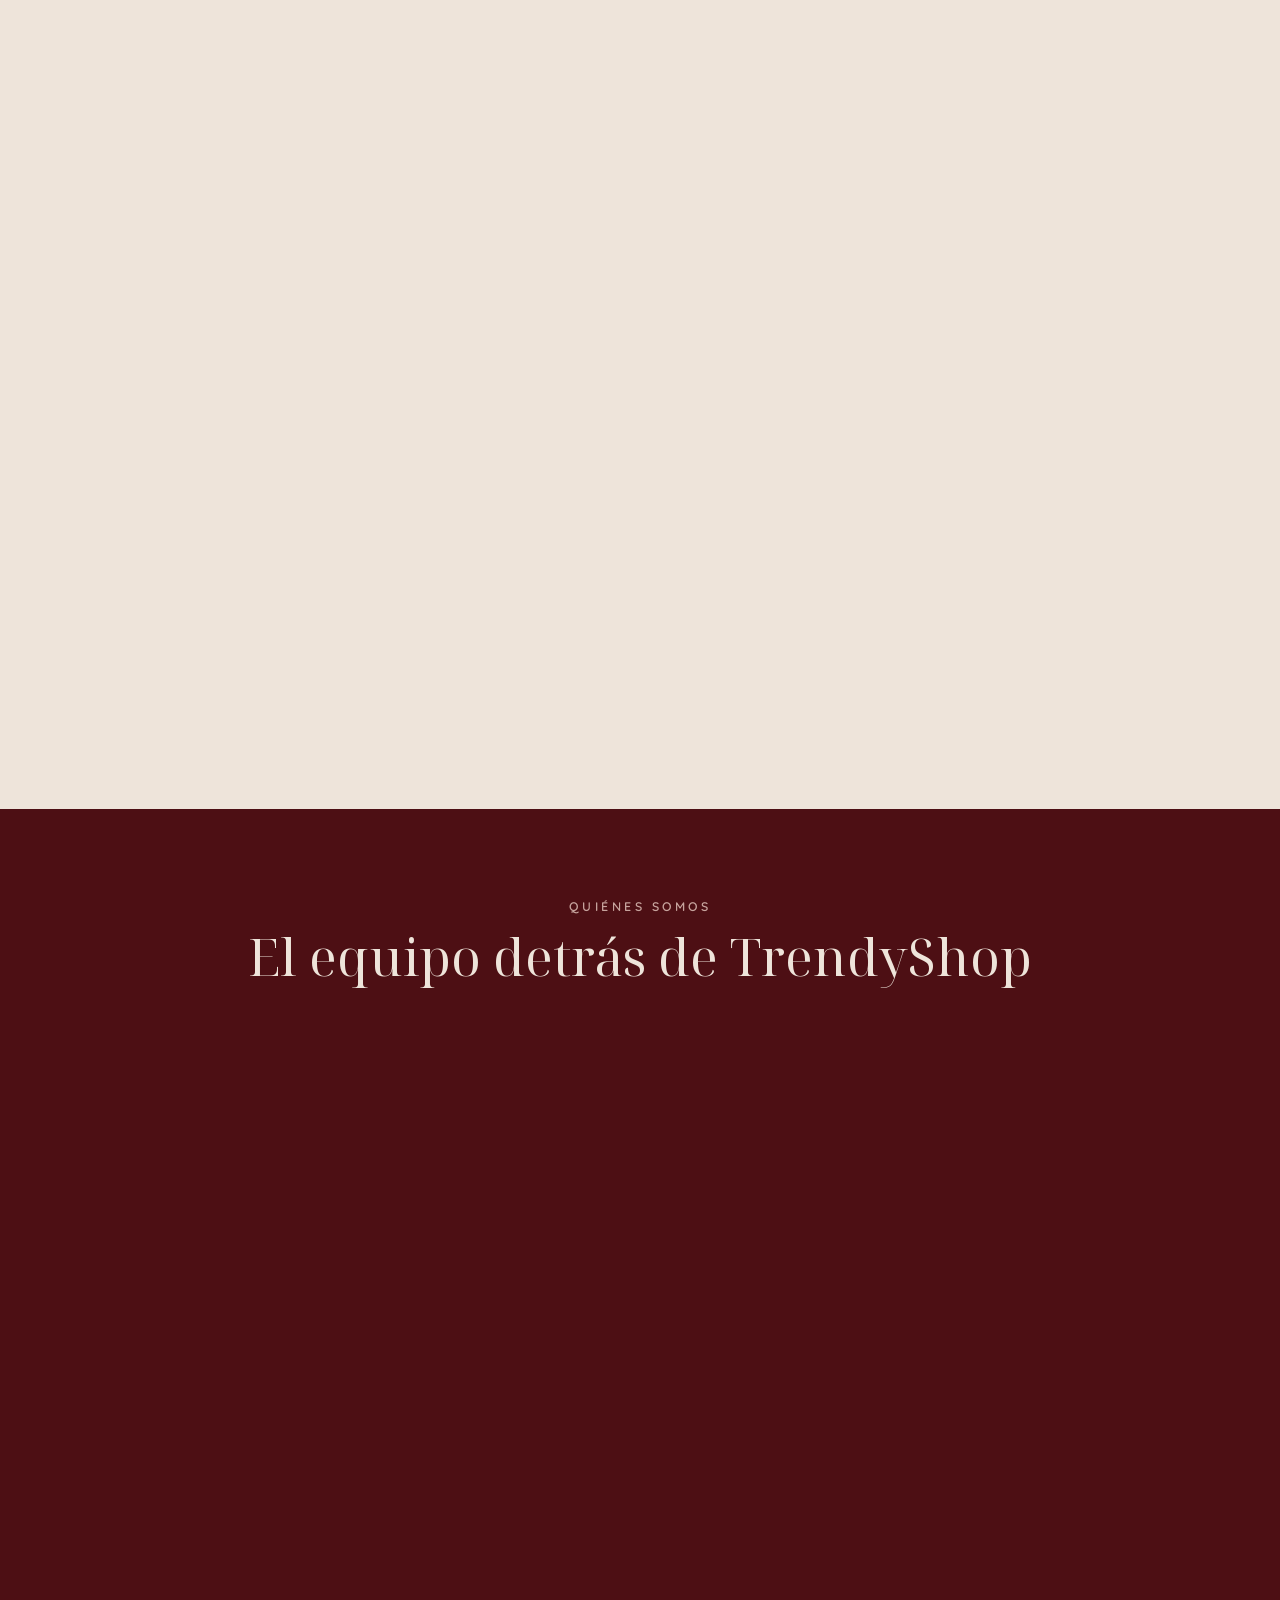
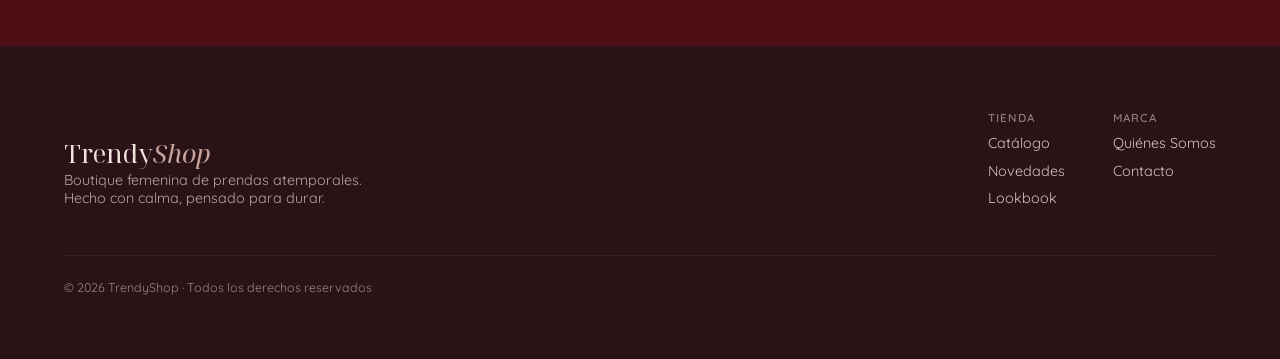
==== commit 1593b47f: "Ultimos detalles" ====
--- a/index.html
+++ b/index.html
@@ -5,8 +5,6 @@
     <meta name="viewport" content="width=device-width, initial-scale=1" />
     <title>TrendyShop · Boutique femenina</title>
 
-    <!-- Tipografías de marca. POR QUÉ con preconnect: acelera la conexión al
-       servidor de fuentes antes de descargar el CSS de @font-face. -->
     <link rel="preconnect" href="https://fonts.googleapis.com" />
     <link rel="preconnect" href="https://fonts.gstatic.com" crossorigin />
     <link
@@ -14,10 +12,8 @@
       rel="stylesheet"
     />
 
-    <!-- Estilos globales (tokens + componentes). -->
     <link rel="stylesheet" href="./css/style.css" />
 
-    <!-- Si el usuario tiene JS desactivado, mostramos todo (sin animación). -->
     <noscript
       ><style>
         .reveal {
@@ -28,10 +24,8 @@
     >
   </head>
   <body>
-    <!-- ═══ NAV (compartida) ═══ -->
     <header class="nav">
       <a href="index.html" class="logo">Trendy<em>Shop</em></a>
-      <!-- Botón hamburguesa: solo visible en móvil, abre/cierra el menú -->
       <button class="nav__toggle" id="navToggle" aria-label="Abrir menú">
         <span></span><span></span><span></span>
       </button>
@@ -40,8 +34,6 @@
         <a href="./quienes-somos/index.html">Quiénes Somos</a>
         <a href="./contactanos/index.html">Contacto</a>
 
-        <!-- Mini-carrito: al pasar el cursor se despliega un panel horizontal
-             con los productos agregados y un botón para ir a la bolsa completa. -->
         <div class="bag-wrap">
           <a href="./carrito/index.html" class="bag">
             Carrito <span class="bag__count">0</span>
@@ -58,7 +50,6 @@
 
     <main>
       <section class="hero-a">
-        <!-- Capa de profundidad: formas difuminadas que flotan despacio. -->
         <div class="blob blob--1"></div>
         <div class="blob blob--2"></div>
 
@@ -78,7 +69,6 @@
             </div>
           </div>
 
-          <!-- Tarjeta flotante: data-tilt activa la inclinación 3D con el cursor. -->
           <div class="hero-a__media">
             <div class="float-card" data-tilt>
               <div class="float-card__img">
@@ -95,17 +85,14 @@
         <div class="head-row reveal">
           <div>
             <div class="eyebrow">Selección destacada</div>
-            <!-- BRILLO tras "deseado": .glow dibuja un resplandor radial detrás. -->
             <h2 class="section__title" style="margin-top: var(--s2)">
               Lo más <span class="glow"><span>deseado</span></span>
             </h2>
           </div>
           <span class="hint">desliza →</span>
         </div>
-        <!-- Las tarjetas se inyectan desde JS (datos centralizados → escalable). -->
         <div class="rail reveal" id="rail"></div>
 
-        <!-- Editorial split -->
         <div class="editorial reveal">
           <div class="editorial__img">
             <img src="./img/prenda3.png" alt="Abrigo largo Dune — pieza editorial" />
@@ -136,7 +123,44 @@
       </section>
     </main>
 
-    <!-- ═══ FOOTER (compartido) ═══ -->
+    <section id="nosotras" class="team">
+      <div class="wrap">
+        <div class="team__head">
+          <div class="eyebrow">Quiénes somos</div>
+          <h2 class="section__title" style="margin-top: var(--s2)">
+            El equipo detrás de TrendyShop
+          </h2>
+        </div>
+        <div class="team__grid reveal">
+          <div class="member" data-tilt>
+            <div class="member__avatar"><span>M</span></div>
+            <div class="member__name">María Góngora</div>
+            <div class="member__role">Desarrolladora Frontend</div>
+          </div>
+          <div class="member" data-tilt>
+            <div class="member__avatar"><span>C</span></div>
+            <div class="member__name">Carol Sepúlveda</div>
+            <div class="member__role">Desarrolladora Backend</div>
+          </div>
+          <div class="member" data-tilt>
+            <div class="member__avatar"><span>A</span></div>
+            <div class="member__name">Andrés Escobar</div>
+            <div class="member__role">Desarrollo Full Stack</div>
+          </div>
+          <div class="member" data-tilt>
+            <div class="member__avatar"><span>Y</span></div>
+            <div class="member__name">Yosed Sánchez</div>
+            <div class="member__role">Desarrollador Full Stack</div>
+          </div>
+          <div class="member" data-tilt>
+            <div class="member__avatar"><span>J</span></div>
+            <div class="member__name">Julián Malpica</div>
+            <div class="member__role">SCRUM Master</div>
+          </div>
+        </div>
+      </div>
+    </section>
+
     <footer class="footer">
       <div class="footer__top">
         <div>
@@ -168,7 +192,6 @@
       </div>
     </footer>
 
-    <!-- ═══ MODAL de producto ═══ -->
     <div class="modal" id="modal" hidden>
       <div class="modal__card">
         <button class="modal__close" id="modalClose" aria-label="Cerrar">×</button>
--- a/css/style.css
+++ b/css/style.css
@@ -1,49 +1,22 @@
-/* ════════════════════════════════════════════════════════════════════════
-   TrendyShop · Estilos globales
-   ────────────────────────────────────────────────────────────────────────
-   ESTRUCTURA del archivo (de lo general a lo concreto):
-     1. Tokens de diseño (:root)        → fuente única de verdad
-     2. Reset y base
-     3. Utilidades (botones, eyebrow, reveal)
-     4. Componentes (nav, hero, carrusel, editorial, fundadoras, footer)
-     5. Modal y switcher
-     6. Animaciones (@keyframes)
-     7. Ajustes responsive
-
-   PRINCIPIO: todo color/tamaño/espacio sale de un token. Cambiar la marca =
-   cambiar :root, no perseguir valores por todo el archivo. Eso lo hace
-   ESCALABLE. Los tamaños usan clamp() para ser RESPONSIVOS sin breakpoints.
-   ════════════════════════════════════════════════════════════════════════ */
-
 :root {
-  /* — Paleta de marca (entregada) + neutros derivados —
-     POR QUÉ derivar --cream e --ink: necesitamos un fondo más luminoso que el
-     linen y un "negro" cálido para texto, sin salir de la familia terrosa. */
-  --rojo: #4d0f14; /* vino · acento principal y fondos dramáticos        */
-  --rozy: #c7a49e; /* rosa empolvado · acento suave                      */
-  --pale-oak: #d9c3ac; /* arena · placeholders e ilustración                 */
-  --linen: #eee4da; /* lino · fondo base                                  */
-  --cream: #f7f2eb; /* crema · fondos amplios (más claro que linen)       */
-  --ink: #2a1316; /* tinta cálida · texto sobre claro (no negro puro)   */
+  --rojo: #4d0f14;
+  --rozy: #c7a49e;
+  --pale-oak: #d9c3ac;
+  --linen: #eee4da;
+  --cream: #f7f2eb;
+  --ink: #2a1316;
   --rojo-70: rgba(77, 15, 20, 0.7);
   --linen-12: rgba(238, 228, 218, 0.12);
 
-  /* — Tipografía —
-     POR QUÉ pareja serif + sans: el contraste da el aire "boutique premium".
-     Serif editorial para titulares; sans amable para lectura larga. */
   --serif: "Noto Serif Display", Georgia, serif;
   --sans: "Quicksand", system-ui, sans-serif;
 
-  /* — Escala de tipo FLUIDA: clamp(mínimo, preferido-en-vw, máximo) —
-     POR QUÉ clamp y no media-queries: el tamaño interpola con el ancho de la
-     ventana → crecimiento continuo, sin saltos ni breakpoints que mantener. */
   --t-hero: clamp(2.6rem, 7vw, 6rem);
   --t-h2: clamp(1.8rem, 4vw, 3.2rem);
   --t-h3: clamp(1.15rem, 2vw, 1.6rem);
   --t-body: clamp(0.98rem, 1.1vw, 1.1rem);
   --t-eyebrow: clamp(0.7rem, 1vw, 0.78rem);
 
-  /* — Espaciado en escala (ritmo vertical coherente) — */
   --s1: 0.5rem;
   --s2: 1rem;
   --s3: 1.5rem;
@@ -52,20 +25,15 @@
   --s8: 5rem;
   --s12: 8rem;
 
-  /* — Radios y sombras CÁLIDAS (tintadas de vino, no gris) —
-     POR QUÉ tintar la sombra: una sombra gris sobre paleta terrosa se ve
-     "sucia"; tintarla de vino la integra y eleva el acabado premium. */
   --r: 16px;
   --r-lg: 28px;
   --r-pill: 999px;
   --shadow-sm: 0 6px 18px -10px rgba(77, 15, 20, 0.4);
   --shadow: 0 30px 60px -28px rgba(77, 15, 20, 0.5);
 
-  /* Ancho de lectura máximo del contenido centrado. */
   --maxw: 1240px;
 }
 
-/* ── 2. Reset y base ──────────────────────────────────────────────────── */
 * {
   margin: 0;
   padding: 0;
@@ -73,13 +41,13 @@
 }
 html {
   scroll-behavior: smooth;
-} /* desplazamiento suave a los anclas (#) */
+}
 body {
   font-family: var(--sans);
   background: var(--linen);
   color: var(--ink);
   -webkit-font-smoothing: antialiased;
-  overflow-x: hidden; /* las formas difuminadas no generan scroll lateral */
+  overflow-x: hidden;
 }
 img {
   display: block;
@@ -94,16 +62,12 @@
   cursor: pointer;
 }
 
-/* Contenedor centrado reutilizable. */
 .wrap {
   max-width: var(--maxw);
   margin-inline: auto;
   padding-inline: clamp(1rem, 5vw, 4rem);
 }
 
-/* ── 3. Utilidades ────────────────────────────────────────────────────── */
-
-/* Antetítulo: pequeño, espaciado, en rosa. Marca el inicio de cada bloque. */
 .eyebrow {
   font-weight: 600;
   letter-spacing: 0.28em;
@@ -112,7 +76,6 @@
   color: var(--rozy);
 }
 
-/* Botones: una sola base + modificadores. POR QUÉ: consistencia y reuso. */
 .btn {
   display: inline-flex;
   align-items: center;
@@ -128,7 +91,7 @@
 }
 .btn:hover {
   transform: translateY(-2px);
-} /* micro-interacción al pasar el cursor */
+}
 .btn--solid {
   background: var(--rojo);
   color: var(--linen);
@@ -148,8 +111,6 @@
   color: var(--rojo);
 }
 
-/* Aparición al hacer scroll: estado inicial oculto; .is-visible (vía JS) lo
-   revela. Si JS no corre, un fallback en index.html lo muestra igualmente. */
 .reveal {
   opacity: 0;
   transform: translateY(28px);
@@ -162,9 +123,6 @@
   transform: none;
 }
 
-/* Placeholder de imagen: rayas diagonales + leyenda monoespaciada.
-   POR QUÉ así y no un gris plano: comunica "aquí va una foto" de forma
-   intencionada y elegante mientras llega el material real. */
 .ph {
   display: grid;
   place-items: center;
@@ -196,10 +154,6 @@
   color: var(--rojo-70);
 }
 
-/* ── 4. Componentes ───────────────────────────────────────────────────── */
-
-/* NAV: fija con vidrio esmerilado. POR QUÉ sticky + blur: marca y "Bolsa"
-   siempre accesibles sin tapar el contenido. */
 .nav {
   position: sticky;
   top: 0;
@@ -209,9 +163,9 @@
   justify-content: space-between;
   gap: var(--s4);
   padding: var(--s3) clamp(1rem, 5vw, 4rem);
-  background: rgba(238, 228, 218, 0.72);
-  backdrop-filter: blur(14px);
-  -webkit-backdrop-filter: blur(14px);
+  background: var(--linen);
+  backdrop-filter: none;
+  -webkit-backdrop-filter: none;
   border-bottom: 1px solid rgba(77, 15, 20, 0.08);
 }
 .logo {
@@ -239,7 +193,6 @@
   opacity: 1;
 }
 
-/* Botón hamburguesa: 3 barras que se animan a X al abrir. Oculto en desktop. */
 .nav__toggle {
   display: none;
   flex-direction: column;
@@ -292,9 +245,6 @@
   font-size: 0.7rem;
 }
 
-/* MINI-CARRITO: panel desplegable al pasar el cursor sobre el botón del carrito.
-   Se muestra horizontalmente con los productos añadidos y un botón para ir
-   a la bolsa completa. Aparece con transición suave. */
 .bag-wrap {
   position: relative;
 }
@@ -379,7 +329,6 @@
   font-size: 0.82rem;
 }
 
-/* HERO A (editorial, fondo vino) ----------------------------------------- */
 .hero-a {
   position: relative;
   overflow: hidden;
@@ -396,8 +345,6 @@
   align-items: center;
   gap: clamp(2rem, 5vw, 5rem);
 }
-/* riseIn anima SOLO el desplazamiento (no la opacidad): si el motor de
-   animaciones se pausa, el contenido del hero sigue visible. */
 .hero-a__text {
   flex: 1 1 380px;
   min-width: 300px;
@@ -428,7 +375,6 @@
   gap: var(--s2);
 }
 
-/* Formas difuminadas de fondo: capa "lejana" que da profundidad al 3D. */
 .blob {
   position: absolute;
   border-radius: 50%;
@@ -455,8 +401,6 @@
   animation: flotaLento 11s ease-in-out infinite;
 }
 
-/* Tarjeta flotante 3D del hero. perspective en el padre + preserve-3d en la
-   tarjeta hacen que las capas internas (badges) "salgan" con translateZ. */
 .hero-a__media {
   flex: 0 1 420px;
   min-width: 280px;
@@ -517,7 +461,6 @@
   box-shadow: var(--shadow);
 }
 
-/* SECCIÓN + encabezado de bloque -------------------------------------- */
 .section {
   padding: clamp(3rem, 6vw, 5rem) 0;
 }
@@ -551,8 +494,6 @@
   color: var(--rojo-70);
 }
 
-/* BRILLO tras una palabra: capa radial difuminada animada, por detrás del
-   texto (z-index 0) y sin capturar clics (pointer-events:none). */
 .glow {
   position: relative;
   display: inline-block;
@@ -578,17 +519,14 @@
   z-index: 1;
 }
 
-/* CARRUSEL: riel con scroll-snap. POR QUÉ scroll-snap: cada tarjeta "encaja"
-   al deslizar → selección cómoda en táctil y en desktop, sin JS de carrusel. */
 .rail {
   display: flex;
   gap: var(--s4);
   overflow-x: auto;
   scroll-snap-type: x mandatory;
   padding: var(--s2) clamp(1rem, 5vw, 4rem) var(--s4);
-  perspective: 1200px; /* contexto 3D para el tilt de las tarjetas */
-}
-/* Scrollbar fino y de marca (la barra por defecto rompe el acabado). */
+  perspective: 1200px;
+}
 .rail {
   scrollbar-width: thin;
   scrollbar-color: var(--rozy) transparent;
@@ -604,7 +542,6 @@
   border-radius: 99px;
 }
 
-/* Tarjeta A: foto arriba + datos abajo, sobre crema. */
 .card {
   flex: 0 0 auto;
   width: clamp(260px, 72vw, 330px);
@@ -671,7 +608,6 @@
   color: var(--rozy);
 }
 
-/* EDITORIAL split ---------------------------------------------------- */
 .editorial {
   max-width: var(--maxw);
   margin: var(--s8) auto 0;
@@ -724,7 +660,6 @@
   opacity: 0.7;
 }
 
-/* FUNDADORAS ------------------------------------------------------------- */
 .team {
   background: var(--rojo);
   color: var(--linen);
@@ -786,9 +721,6 @@
   margin-top: 0.3rem;
 }
 
-/* QUIÉNES SOMOS ---------------------------------------------------------- */
-
-/* Hero del about: misma estética vino del hero principal, centrado. */
 .about-hero {
   position: relative;
   overflow: hidden;
@@ -801,7 +733,6 @@
   margin-inline: auto;
 }
 
-/* Bloques de historia: layout alternado imagen/texto. */
 .story {
   display: flex;
   flex-wrap: wrap;
@@ -844,7 +775,6 @@
   opacity: 0.82;
 }
 
-/* Badges de año en el timeline. */
 .story__badge {
   display: inline-block;
   font-size: 0.72rem;
@@ -868,7 +798,6 @@
   color: #2e7d32;
 }
 
-/* Alertas dentro del timeline. */
 .story__alert {
   padding: var(--s3);
   border-radius: var(--r);
@@ -885,7 +814,6 @@
   border-left: 3px solid #2e7d32;
 }
 
-/* Lista de logros con check marks. */
 .story__list {
   list-style: none;
   padding: 0;
@@ -902,7 +830,6 @@
   margin-right: 0.6rem;
 }
 
-/* Grid de tarjetas de valores. */
 .values-grid {
   display: grid;
   grid-template-columns: repeat(auto-fit, minmax(280px, 1fr));
@@ -942,7 +869,6 @@
   margin-bottom: var(--s2);
 }
 
-/* Sección de estadísticas. */
 .about-stats {
   display: flex;
   flex-wrap: wrap;
@@ -954,13 +880,11 @@
   flex: 0 1 180px;
 }
 
-/* CTA final del about. */
 .about-cta {
   text-align: center;
   padding: clamp(3rem, 6vw, 5rem) 0;
 }
 
-/* FOOTER ----------------------------------------------------------------- */
 .footer {
   background: var(--ink);
   color: var(--linen);
@@ -1015,11 +939,6 @@
   opacity: 0.55;
 }
 
-/* ── 5. Modal ─────────────────────────────────────────────────────────── */
-
-/* MODAL de vista rápida. POR QUÉ modal y no otra página: en una landing
-   mantiene al usuario en contexto; "Ver en el catálogo" lo lleva a #coleccion.
-   Oculto por defecto con [hidden]; JS le quita el atributo para abrir. */
 .modal {
   position: fixed;
   inset: 0;
@@ -1146,8 +1065,6 @@
   flex: 1 1 auto;
 }
 
-/* ── CATÁLOGO ─────────────────────────────────────────────────────────── */
-
 .cat-hero {
   background: var(--rojo);
   color: var(--linen);
@@ -1157,7 +1074,6 @@
   max-width: 52ch;
 }
 
-/* Filtros de categoría: fila de botones pill. */
 .cat-filters {
   display: flex;
   flex-wrap: wrap;
@@ -1185,14 +1101,12 @@
   border-color: var(--rojo);
 }
 
-/* Grid de productos del catálogo. */
 .cat-grid {
   display: grid;
   grid-template-columns: repeat(auto-fill, minmax(280px, 1fr));
   gap: var(--s4);
 }
 
-/* Tarjeta de producto del catálogo. */
 .cat-card {
   background: var(--cream);
   border-radius: var(--r-lg);
@@ -1273,8 +1187,6 @@
   padding: 0.6rem 1.4rem;
   font-size: 0.82rem;
 }
-
-/* ── CARRITO ──────────────────────────────────────────────────────────── */
 
 .cart-empty {
   text-align: center;
@@ -1405,8 +1317,6 @@
   opacity: 0.75;
   margin-bottom: var(--s1);
 }
-
-/* ── CONTACTO ─────────────────────────────────────────────────────────── */
 
 .contact-hero {
   background: var(--rojo);
@@ -1491,8 +1401,6 @@
   font-weight: 600;
 }
 
-/* ── TOAST ─────────────────────────────────────────────────────────────── */
-
 .toast-msg {
   position: fixed;
   bottom: var(--s4);
@@ -1517,7 +1425,6 @@
   transform: translateX(-50%) translateY(0);
 }
 
-/* ── 6. Animaciones ───────────────────────────────────────────────────── */
 @keyframes flota {
   0%,
   100% {
@@ -1576,7 +1483,6 @@
   }
 }
 
-/* Respeta a quien prefiere menos movimiento (accesibilidad). */
 @media (prefers-reduced-motion: reduce) {
   *,
   *::before {
@@ -1589,29 +1495,22 @@
   }
 }
 
-/* ── 7. Ajustes responsive ────────────────────────────────────────────── */
-
-/* Tablet y móvil: menú hamburguesa. El nav__links se convierte en un panel
-   vertical deslizante que se abre al tocar el botón de 3 barras. */
 @media (max-width: 768px) {
   .nav {
     flex-wrap: wrap;
     gap: var(--s2);
   }
 
-  /* Muestra el botón hamburguesa */
   .nav__toggle {
     display: flex;
     order: 2;
   }
 
-  /* El logo queda primero, el botón segundo */
   .logo {
     order: 1;
     flex: 1;
   }
 
-  /* Links se ocultan y se muestran como panel vertical */
   .nav__links {
     order: 3;
     width: 100%;
@@ -1627,7 +1526,6 @@
     padding-top: var(--s2);
   }
 
-  /* Cada link ocupa toda la fila */
   .nav__links > a,
   .nav__links > .bag-wrap {
     padding: 0.75rem 0;
@@ -1635,7 +1533,6 @@
     font-size: 1rem;
   }
 
-  /* Mini-carrito se posiciona relativo en móvil */
   .mini-cart {
     position: fixed;
     top: auto;
@@ -1646,7 +1543,6 @@
     border-radius: var(--r-lg) var(--r-lg) 0 0;
   }
 
-  /* Tarjeta flotante del hero: más pequeña */
   .float-badge {
     left: 8px;
     bottom: 16px;
@@ -1656,14 +1552,12 @@
     top: 16px;
   }
 
-  /* Cart items apilados verticalmente */
   .cart-item__actions {
     flex-wrap: wrap;
     justify-content: flex-end;
   }
 }
 
-/* Móvil pequeño: ajustes finos */
 @media (max-width: 400px) {
   .cat-grid {
     grid-template-columns: 1fr;
